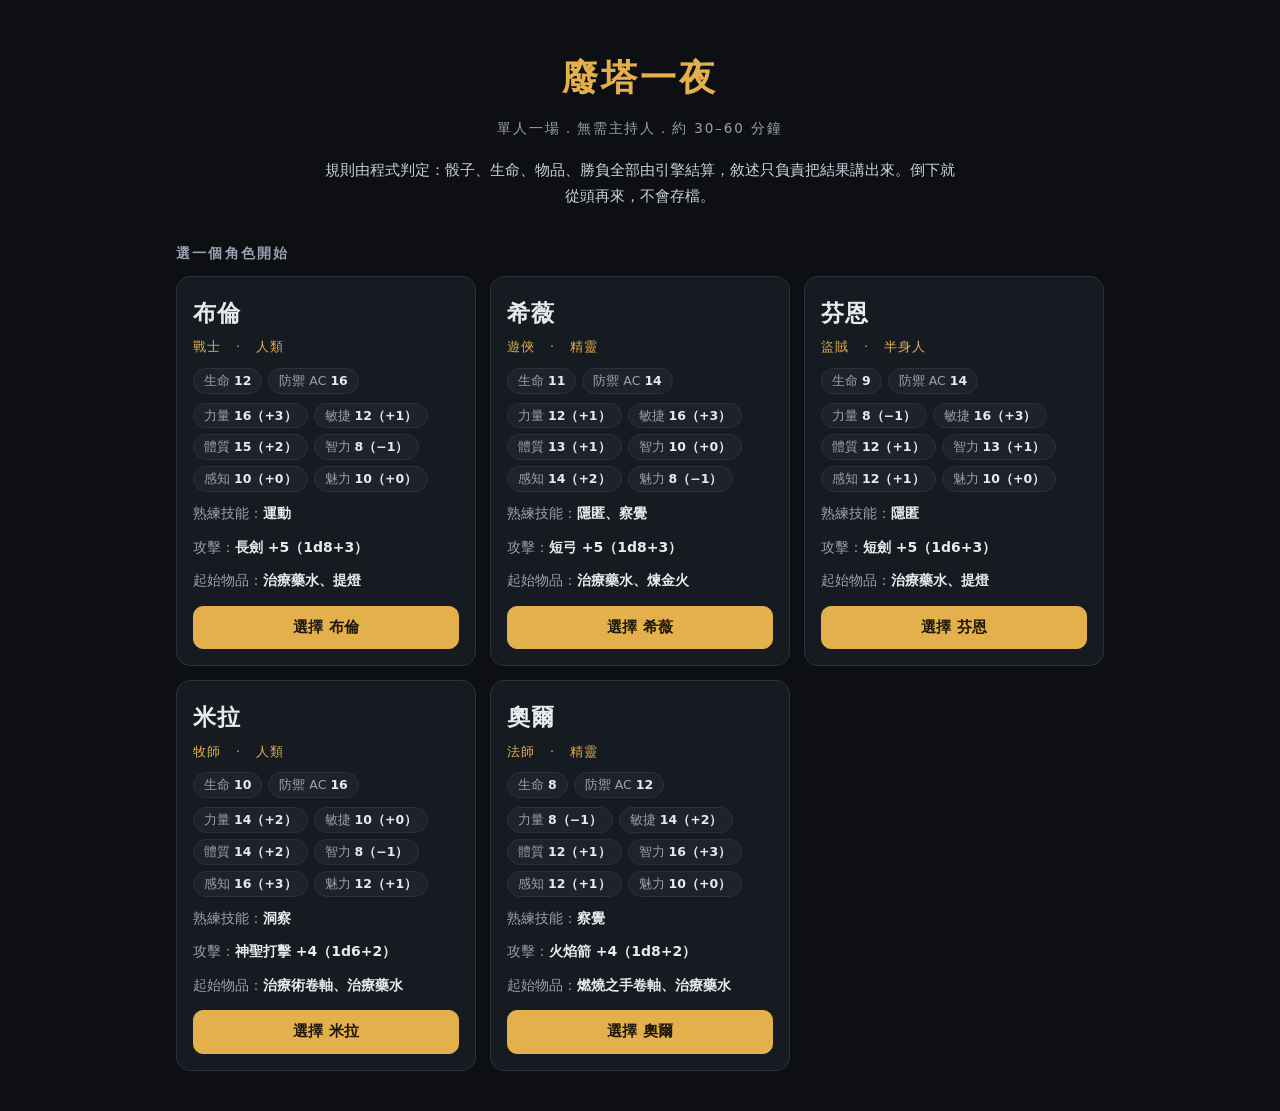
==== index.html @ f38478e3 "Publish 《廢塔一夜》 offline solo one-shot TRPG Single-file browser game for GitHub Pages. No API keys or " ====
<!DOCTYPE html>
<html lang="zh-Hant-HK">
<head>
<meta charset="utf-8">
<meta name="viewport" content="width=device-width, initial-scale=1, viewport-fit=cover">
<meta name="color-scheme" content="dark">
<link rel="icon" href="data:,">
<title>廢塔一夜 — 單人一夜 TRPG</title>
<!--
  Solo one-shot TRPG, single self-contained file.
  No build step, no framework, no CDN, no network calls, no external assets.
  Works over http(s) and by double-clicking the file (file://).
  Player-facing text: Traditional Chinese (Hong Kong). Code/comments: English.
-->
<style>
:root{
  --bg:#0d0f13; --panel:#161a21; --panel2:#1d222b; --line:#2a3140;
  --ink:#e8eaee; --muted:#98a1af; --accent:#e3b04b; --roll:#9ec5ff;
  --good:#7fc98a; --bad:#e8756b;
}
*{box-sizing:border-box}
html,body{margin:0;padding:0;height:100%}
body{
  background:var(--bg); color:var(--ink);
  font-family:"Noto Sans CJK HK","Noto Sans HK","PingFang HK","PingFang TC",
              "Hiragino Sans CNS","Microsoft JhengHei",system-ui,-apple-system,"Segoe UI",sans-serif;
  font-size:16px; line-height:1.75; -webkit-text-size-adjust:100%;
}
#app{min-height:100%}
.wrap{width:100%;max-width:960px;margin:0 auto;padding:16px 16px 40px}

/* ---------- opening screen ---------- */
.hero{padding:30px 8px 4px;text-align:center}
.hero h1{margin:0 0 8px;font-size:36px;letter-spacing:.08em;color:var(--accent)}
.hero .sub{margin:0;color:var(--muted);font-size:13.5px;letter-spacing:.14em}
.hero .lead{margin:16px auto 0;max-width:640px;color:#c9d1dd;font-size:15px}
.sectitle{margin:28px 0 10px;font-size:14px;letter-spacing:.16em;color:var(--muted)}
.cards{display:grid;grid-template-columns:repeat(auto-fill,minmax(290px,1fr));gap:14px}
.card{background:var(--panel);border:1px solid var(--line);border-radius:14px;padding:16px;display:flex;flex-direction:column;gap:9px}
.card h2{margin:0;font-size:23px;letter-spacing:.04em}
.card .tag{color:var(--accent);font-size:13px;letter-spacing:.1em;margin-top:-6px}
.stats{display:flex;gap:6px;flex-wrap:wrap}
.pill{background:var(--panel2);border:1px solid var(--line);border-radius:999px;padding:1px 10px;font-size:12.5px;color:var(--muted);white-space:nowrap}
.pill b{color:var(--ink);font-weight:600}
.kv{font-size:14px;color:var(--muted);margin:0}
.kv b{color:var(--ink);font-weight:600}
.card .btn{margin-top:4px}

/* ---------- buttons ---------- */
.btn{appearance:none;-webkit-appearance:none;border:1px solid var(--line);background:var(--panel2);
  color:var(--ink);font:inherit;font-size:15px;line-height:1.45;padding:10px 14px;border-radius:10px;
  cursor:pointer;text-align:left;transition:background .12s,border-color .12s}
.btn:hover:not(:disabled){background:#28303c;border-color:#3d4a5c}
.btn:focus-visible{outline:2px solid var(--accent);outline-offset:2px}
.btn:disabled{opacity:.4;cursor:not-allowed}
.btn.primary{background:var(--accent);color:#20180a;border-color:var(--accent);font-weight:700;text-align:center}
.btn.primary:hover:not(:disabled){background:#f2c467}
.btn.ghost{background:transparent}
.btn small{display:block;color:var(--muted);font-size:12.5px;font-weight:400}
.btn.primary small{color:#4a3a12}

/* ---------- play screen ---------- */
.play{display:flex;flex-direction:column;height:100vh;height:100dvh;max-width:960px;margin:0 auto;width:100%}
.status{flex:0 0 auto;background:#12161c;border-bottom:1px solid var(--line);
  padding:9px 14px;display:flex;flex-wrap:wrap;gap:6px 18px;align-items:center}
.status .who{font-weight:700;font-size:15px}
.status .who span{color:var(--muted);font-weight:400;font-size:13px;margin-left:6px}
.hpwrap{display:flex;align-items:center;gap:8px;font-size:14px;font-variant-numeric:tabular-nums}
.hpwrap .lab{color:var(--muted);font-size:12.5px;letter-spacing:.1em}
.hpbar{width:104px;height:9px;border-radius:6px;background:#232a34;border:1px solid var(--line);overflow:hidden}
.hpfill{height:100%;background:var(--good);transition:width .2s}
.hpfill.warn{background:var(--accent)}
.hpfill.low{background:var(--bad)}
.inv{display:flex;gap:6px;flex-wrap:wrap;align-items:center}
.inv .lab{color:var(--muted);font-size:12.5px;letter-spacing:.1em}
.chip{background:var(--panel2);border:1px solid var(--line);border-radius:8px;padding:1px 8px;font-size:12.5px;color:#c3ccd9}
.chip.none{border-style:dashed;color:var(--muted)}

#log{flex:1 1 auto;overflow-y:auto;padding:18px 16px 26px;-webkit-overflow-scrolling:touch}
.line{margin:0 0 8px;max-width:72ch}
.line.fact{color:var(--ink)}
.line.narr{color:#c6cedb}
.line.roll{color:var(--roll);font-size:14px;font-variant-numeric:tabular-nums;letter-spacing:.01em}
.line.act{color:var(--accent);font-size:14.5px}
.line.sys{color:var(--muted);font-size:13.5px}
.line.good{color:var(--good)}
.line.bad{color:var(--bad)}
.divider{border:0;border-top:1px dashed var(--line);margin:18px 0 14px}
.banner{border:1px solid var(--line);border-radius:12px;padding:14px 16px;margin:14px 0;background:var(--panel)}
.banner.win{border-color:#3f6a46;background:#16211a}
.banner.lose{border-color:#6a3b36;background:#211615}
.banner h2{margin:0 0 4px;font-size:20px;letter-spacing:.1em}
.banner.win h2{color:var(--good)}
.banner.lose h2{color:var(--bad)}
.banner p{margin:0;color:var(--muted);font-size:14px}

#actions{flex:0 0 auto;border-top:1px solid var(--line);background:#12161c;
  padding:12px 14px;padding-bottom:calc(12px + env(safe-area-inset-bottom));
  display:flex;flex-direction:column;gap:8px;max-height:56vh;overflow-y:auto}
.row{display:flex;flex-wrap:wrap;gap:8px}
.row > .btn{flex:1 1 240px}
.tray{background:var(--panel);border:1px solid var(--line);border-radius:12px;padding:10px;display:flex;flex-direction:column;gap:6px}
.tray h3{margin:0 0 2px;font-size:12.5px;letter-spacing:.14em;color:var(--muted);font-weight:600}
.hint{color:var(--muted);font-size:13px;margin:0}

/* ---------- fatal validator screen ---------- */
.fatal{max-width:760px;margin:60px auto;padding:22px;background:var(--panel);border:1px solid #6a3b36;border-radius:14px}
.fatal h1{margin:0 0 10px;font-size:22px;color:var(--bad)}
.fatal p{color:var(--muted);font-size:14px}
.fatal ul{margin:12px 0 0;padding-left:20px}
.fatal li{margin:4px 0;color:#f0c9c4;font-size:14px;word-break:break-word}

@media (max-width:640px){
  .hero h1{font-size:28px}
  .wrap{padding:12px 12px 32px}
  .cards{grid-template-columns:1fr}
  .row > .btn{flex:1 1 100%}
  .line{max-width:none}
  .status{gap:4px 12px;padding:8px 12px}
  .hpbar{width:80px}
  #log{padding:14px 12px 20px}
}
</style>
</head>
<body>
<div id="app"></div>

<!-- ==========================================================================
     ADVENTURE DATA BLOCK
     Every adventure lives here, keyed by id. Embedded (not fetched) so the
     file works from file:// with zero network calls.
     To add an adventure: append `<id>: { ...adventure json... },` below and
     point DEFAULT_ADVENTURE_ID at it. The startup validator checks it.
     ========================================================================== -->
<script id="adventure-data">
var ADVENTURES = {

  // ---- wasted_tower : verbatim copy of adventures/wasted_tower.json ----
  wasted_tower:
{
  "title": "廢塔一夜",
  "start": "gate",
  "items": [
    {"id": "lantern", "name": "提燈", "kind": "gear"},
    {"id": "iron_key", "name": "鏽鐵鑰匙", "kind": "key"},
    {"id": "potion_heal", "name": "治療藥水", "kind": "consumable", "heal": 8},
    {"id": "cure_wounds", "name": "治療術卷軸", "kind": "consumable", "heal": 10},
    {"id": "burning_hands", "name": "燃燒之手卷軸", "kind": "consumable", "damage": 8},
    {"id": "alchemist_fire", "name": "煉金火", "kind": "consumable", "damage": 6}
  ],
  "pregens": [
    {"name": "布倫", "class": "戰士", "race": "人類", "str": 16, "dex": 12, "con": 15, "int": 8, "wis": 10, "cha": 10, "ac": 16, "hp_max": 12, "skills": ["athletics"], "attack": {"name": "長劍", "bonus": 5, "damage": "1d8+3"}, "inventory": ["potion_heal", "lantern"]},
    {"name": "希薇", "class": "遊俠", "race": "精靈", "str": 12, "dex": 16, "con": 13, "int": 10, "wis": 14, "cha": 8, "ac": 14, "hp_max": 11, "skills": ["stealth", "perception"], "attack": {"name": "短弓", "bonus": 5, "damage": "1d8+3"}, "inventory": ["potion_heal", "alchemist_fire"]},
    {"name": "芬恩", "class": "盜賊", "race": "半身人", "str": 8, "dex": 16, "con": 12, "int": 13, "wis": 12, "cha": 10, "ac": 14, "hp_max": 9, "skills": ["stealth"], "attack": {"name": "短劍", "bonus": 5, "damage": "1d6+3"}, "inventory": ["potion_heal", "lantern"]},
    {"name": "米拉", "class": "牧師", "race": "人類", "str": 14, "dex": 10, "con": 14, "int": 8, "wis": 16, "cha": 12, "ac": 16, "hp_max": 10, "skills": ["insight"], "attack": {"name": "神聖打擊", "bonus": 4, "damage": "1d6+2"}, "inventory": ["cure_wounds", "potion_heal"]},
    {"name": "奧爾", "class": "法師", "race": "精靈", "str": 8, "dex": 14, "con": 12, "int": 16, "wis": 12, "cha": 10, "ac": 12, "hp_max": 8, "skills": ["perception"], "attack": {"name": "火焰箭", "bonus": 4, "damage": "1d8+2"}, "inventory": ["burning_hands", "potion_heal"]}
  ],
  "scenes": [
    {"id": "gate", "type": "beat", "facts": ["林緣有一座廢塔。", "木門半掩。", "天色將晚。"], "choices": [{"id": "search", "label": "搜查門廊", "to": "rubble", "give": ["iron_key"]}, {"id": "rush", "label": "直接進塔", "to": "rubble"}]},
    {"id": "rubble", "type": "beat", "facts": ["門廳地板塌了一角。", "塵土裡露出朽木梁。", "對面有向下的石階。"], "choices": [{"id": "climb", "label": "攀爬過塌陷處", "to": "rubble_athletics"}, {"id": "creep", "label": "貼牆潛行繞過", "to": "rubble_stealth"}, {"id": "scan", "label": "細看地板找穩固落腳點", "to": "rubble_perception"}]},
    {"id": "rubble_athletics", "type": "check", "facts": ["你打算硬闖過去。"], "skill": "athletics", "dc": 12, "success_to": "bones", "fail_to": "bones", "fail_hp_delta": -2},
    {"id": "rubble_stealth", "type": "check", "facts": ["你貼著牆邊找縫隙繞過去。"], "skill": "stealth", "dc": 12, "success_to": "bones", "fail_to": "bones", "fail_hp_delta": -2},
    {"id": "rubble_perception", "type": "check", "facts": ["你仔細觀察哪塊地板還撐得住。"], "skill": "perception", "dc": 12, "success_to": "bones", "fail_to": "bones", "fail_hp_delta": -2},
    {"id": "bones", "type": "combat", "facts": ["石階底有一具朽骨站起來。", "通道很窄，只有這一具敵人。", "再往裡是一扇鐵門。"], "enemies": [{"id": "bone_guard", "name": "朽骨守衛", "ac": 12, "hp": 9, "atk": 3, "damage": "1d4+1"}], "win_to": "vault", "flee_to": "rubble"},
    {"id": "vault", "type": "beat", "facts": ["鐵門擋住內室。", "門上有鏽鎖。", "門後傳出冷風。"], "choices": [{"id": "unlock", "label": "用鏽鐵鑰匙開門", "to": "wight", "require_item": ["iron_key"], "take": ["iron_key"]}, {"id": "smash", "label": "撞開鐵門", "to": "wight", "hp_delta": -3}]},
    {"id": "wight", "type": "combat", "facts": ["內室中央立著一個塔影怨靈。", "沒有其他出口。"], "enemies": [{"id": "tower_wight", "name": "塔影怨靈", "ac": 13, "hp": 16, "atk": 4, "damage": "1d6+1"}], "win_to": "win"},
    {"id": "win", "type": "end", "end": "win", "facts": ["怨靈散成灰。", "你取下牆上的銅徽。", "廢塔恢復寂靜。", "這一夜結束了。"]}
  ]
}

};

var DEFAULT_ADVENTURE_ID = 'wasted_tower';

if (typeof module !== 'undefined' && module.exports) {
  module.exports = { ADVENTURES: ADVENTURES, DEFAULT_ADVENTURE_ID: DEFAULT_ADVENTURE_ID };
}
</script>

<!-- ==========================================================================
     ENGINE
     The deterministic rules engine. It owns ALL state: HP, inventory, dice,
     combat, scene transitions, win/lose. It touches no DOM, so a node test
     harness can load this exact block and drive it headlessly.
     ========================================================================== -->
<script id="engine">
(function (global) {
  'use strict';

  // ---------------------------------------------------------------- constants
  var PROFICIENCY_BONUS = 2;

  // The only skills that exist, mapped to the ability they use.
  var SKILL_ABILITY = {
    athletics: 'str',
    stealth: 'dex',
    perception: 'wis',
    insight: 'wis',
    persuasion: 'cha'
  };

  var SKILL_LABEL = {
    athletics: '運動', stealth: '隱匿', perception: '察覺',
    insight: '洞察', persuasion: '說服'
  };

  var ABILITY_LABEL = {
    str: '力量', dex: '敏捷', con: '體質', int: '智力', wis: '感知', cha: '魅力'
  };

  var SCENE_TYPES = ['beat', 'check', 'combat', 'end'];
  var ITEM_KINDS = ['gear', 'key', 'consumable'];

  // ---------------------------------------------------------------------- rng
  // Every die in the game goes through an rng object exposing die(sides).
  // makeRng is a seeded mulberry32 so a seed replays an identical run.
  function makeRng(seed) {
    var s = (seed >>> 0) || 0x9e3779b9;
    var count = 0;
    function next() {
      s = (s + 0x6d2b79f5) | 0;
      var t = Math.imul(s ^ (s >>> 15), 1 | s);
      t = (t + Math.imul(t ^ (t >>> 7), 61 | t)) ^ t;
      return ((t ^ (t >>> 14)) >>> 0) / 4294967296;
    }
    return {
      kind: 'seeded',
      seed: seed,
      next: next,
      rolled: function () { return count; },
      die: function (sides) { count++; return Math.floor(next() * sides) + 1; }
    };
  }

  // Fixed-sequence rng: same interface, used by tests that need exact faces.
  function makeFixedRng(values) {
    var i = 0;
    return {
      kind: 'fixed',
      next: function () { return 0; },
      rolled: function () { return i; },
      die: function (sides) {
        if (i >= values.length) throw new Error('fixed rng exhausted');
        var v = values[i++];
        return Math.max(1, Math.min(sides, v));
      }
    };
  }

  // --------------------------------------------------------------------- dice
  var DICE_RE = /^\s*(\d+)\s*[dD]\s*(\d+)\s*(?:([+-])\s*(\d+))?\s*$/;

  function parseDice(spec) {
    if (typeof spec !== 'string') return null;
    var m = DICE_RE.exec(spec);
    if (!m) return null;
    var count = parseInt(m[1], 10);
    var sides = parseInt(m[2], 10);
    var mod = m[4] ? parseInt(m[4], 10) * (m[3] === '-' ? -1 : 1) : 0;
    if (!(count >= 1) || !(sides >= 2)) return null;
    return { count: count, sides: sides, mod: mod };
  }

  function rollDice(spec, rng) {
    var p = parseDice(spec);
    if (!p) throw new Error('bad dice spec: ' + spec);
    var rolls = [], total = 0;
    for (var i = 0; i < p.count; i++) {
      var r = rng.die(p.sides);
      rolls.push(r);
      total += r;
    }
    total += p.mod;
    return { spec: spec, rolls: rolls, mod: p.mod, total: total };
  }

  function abilityMod(score) { return Math.floor((score - 10) / 2); }

  // ---------------------------------------------------------------- validator
  // Runs over the embedded data at startup. If it returns ok:false the UI
  // refuses to start and prints the messages.
  function validateAdventure(adv) {
    var errors = [];
    function err(msg) { errors.push(msg); }

    if (!adv || typeof adv !== 'object') {
      return { ok: false, errors: ['冒險資料不存在或格式錯誤。'] };
    }
    if (typeof adv.title !== 'string' || !adv.title) err('冒險缺少 title。');
    if (typeof adv.start !== 'string' || !adv.start) err('冒險缺少 start（起始場景）。');

    // --- items
    var items = {};
    if (!Array.isArray(adv.items)) {
      err('冒險缺少 items 陣列。');
    } else {
      adv.items.forEach(function (it, i) {
        var where = '物品 #' + i;
        if (!it || typeof it.id !== 'string' || !it.id) { err(where + ' 缺少 id。'); return; }
        where = '物品「' + it.id + '」';
        if (items[it.id]) err(where + ' 的 id 重複。');
        items[it.id] = it;
        if (typeof it.name !== 'string' || !it.name) err(where + ' 缺少 name。');
        if (ITEM_KINDS.indexOf(it.kind) < 0) err(where + ' 的 kind「' + it.kind + '」不合法（只能是 gear / key / consumable）。');
        var hasHeal = it.heal !== undefined && it.heal !== null;
        var hasDmg = it.damage !== undefined && it.damage !== null;
        if (it.kind === 'consumable') {
          if (hasHeal && hasDmg) err(where + ' 同時有 heal 和 damage，消耗品只能二擇其一。');
          if (!hasHeal && !hasDmg) err(where + ' 既沒有 heal 也沒有 damage，消耗品必須二擇其一。');
          if (hasHeal && !Number.isInteger(it.heal)) err(where + ' 的 heal 必須是整數。');
          if (hasDmg && !Number.isInteger(it.damage)) err(where + ' 的 damage 必須是整數。');
        } else if (hasHeal || hasDmg) {
          err(where + ' 不是消耗品，卻有 heal / damage。');
        }
      });
    }
    function checkItem(id, where) {
      if (!items[id]) err(where + ' 指向不存在的物品「' + id + '」。');
    }

    // --- scenes
    var scenes = {};
    if (!Array.isArray(adv.scenes) || adv.scenes.length === 0) {
      err('冒險缺少 scenes 陣列。');
    } else {
      adv.scenes.forEach(function (sc, i) {
        if (!sc || typeof sc.id !== 'string' || !sc.id) { err('場景 #' + i + ' 缺少 id。'); return; }
        if (scenes[sc.id]) err('場景「' + sc.id + '」的 id 重複。');
        scenes[sc.id] = sc;
      });
    }
    function checkScene(id, where) {
      if (typeof id !== 'string' || !scenes[id]) err(where + ' 指向不存在的場景「' + id + '」。');
    }

    if (typeof adv.start === 'string' && adv.start && !scenes[adv.start]) {
      err('起始場景「' + adv.start + '」不存在。');
    }

    (Array.isArray(adv.scenes) ? adv.scenes : []).forEach(function (sc) {
      if (!sc || typeof sc.id !== 'string') return;
      var where = '場景「' + sc.id + '」';
      if (SCENE_TYPES.indexOf(sc.type) < 0) { err(where + ' 的 type「' + sc.type + '」不合法。'); return; }
      if (sc.facts !== undefined && !Array.isArray(sc.facts)) err(where + ' 的 facts 必須是字串陣列。');

      if (sc.type === 'beat') {
        if (!Array.isArray(sc.choices) || sc.choices.length === 0) { err(where + ' 沒有 choices。'); return; }
        sc.choices.forEach(function (c, ci) {
          var cw = where + ' 的選項 #' + ci;
          if (!c || typeof c.id !== 'string' || !c.id) err(cw + ' 缺少 id。');
          else cw = where + ' 的選項「' + c.id + '」';
          if (!c || typeof c.label !== 'string' || !c.label) err(cw + ' 缺少 label。');
          if (!c) return;
          checkScene(c.to, cw + ' 的 to');
          ['give', 'take', 'require_item'].forEach(function (f) {
            if (c[f] === undefined) return;
            if (!Array.isArray(c[f])) { err(cw + ' 的 ' + f + ' 必須是陣列。'); return; }
            c[f].forEach(function (id) { checkItem(id, cw + ' 的 ' + f); });
          });
          ['require_flag', 'set_flag'].forEach(function (f) {
            if (c[f] !== undefined && !Array.isArray(c[f])) err(cw + ' 的 ' + f + ' 必須是陣列。');
          });
          if (c.hp_delta !== undefined && !Number.isInteger(c.hp_delta)) err(cw + ' 的 hp_delta 必須是整數。');
        });
      } else if (sc.type === 'check') {
        if (!SKILL_ABILITY[sc.skill]) {
          err(where + ' 的 skill「' + sc.skill + '」不在允許的五項技能內（athletics / stealth / perception / insight / persuasion）。');
        }
        if (!Number.isInteger(sc.dc)) err(where + ' 的 dc 必須是整數。');
        checkScene(sc.success_to, where + ' 的 success_to');
        checkScene(sc.fail_to, where + ' 的 fail_to');
        if (sc.fail_hp_delta !== undefined && !Number.isInteger(sc.fail_hp_delta)) err(where + ' 的 fail_hp_delta 必須是整數。');
      } else if (sc.type === 'combat') {
        if (!Array.isArray(sc.enemies) || sc.enemies.length === 0) err(where + ' 沒有 enemies。');
        else sc.enemies.forEach(function (e, ei) {
          var ew = where + ' 的敵人 #' + ei;
          if (!e || typeof e.name !== 'string' || !e.name) err(ew + ' 缺少 name。');
          if (!e) return;
          ['ac', 'hp', 'atk'].forEach(function (f) {
            if (!Number.isInteger(e[f])) err(ew + ' 的 ' + f + ' 必須是整數。');
          });
          if (!parseDice(e.damage)) err(ew + ' 的 damage「' + e.damage + '」不是合法骰子字串。');
        });
        checkScene(sc.win_to, where + ' 的 win_to');
        if (sc.flee_to !== undefined && sc.flee_to !== null) checkScene(sc.flee_to, where + ' 的 flee_to');
      } else if (sc.type === 'end') {
        if (sc.end !== 'win' && sc.end !== 'lose') err(where + ' 的 end 必須是 win 或 lose。');
      }
    });

    // --- pregens
    if (!Array.isArray(adv.pregens) || adv.pregens.length === 0) {
      err('冒險缺少 pregens 陣列。');
    } else {
      adv.pregens.forEach(function (p, i) {
        var pw = '角色 #' + i;
        if (!p || typeof p.name !== 'string' || !p.name) { err(pw + ' 缺少 name。'); return; }
        pw = '角色「' + p.name + '」';
        ['class', 'race'].forEach(function (f) {
          if (typeof p[f] !== 'string' || !p[f]) err(pw + ' 缺少 ' + f + '。');
        });
        ['str', 'dex', 'con', 'int', 'wis', 'cha', 'ac', 'hp_max'].forEach(function (f) {
          if (!Number.isInteger(p[f])) err(pw + ' 的 ' + f + ' 必須是整數。');
        });
        if (!Array.isArray(p.skills)) err(pw + ' 的 skills 必須是陣列。');
        else p.skills.forEach(function (s) {
          if (!SKILL_ABILITY[s]) err(pw + ' 的技能「' + s + '」不在允許的五項技能內。');
        });
        if (!p.attack || typeof p.attack !== 'object') err(pw + ' 缺少 attack。');
        else {
          if (typeof p.attack.name !== 'string' || !p.attack.name) err(pw + ' 的 attack 缺少 name。');
          if (!Number.isInteger(p.attack.bonus)) err(pw + ' 的 attack.bonus 必須是整數。');
          if (!parseDice(p.attack.damage)) err(pw + ' 的 attack.damage「' + p.attack.damage + '」不是合法骰子字串。');
        }
        if (!Array.isArray(p.inventory)) err(pw + ' 的 inventory 必須是陣列。');
        else p.inventory.forEach(function (id) { checkItem(id, pw + ' 的 inventory'); });
      });
    }

    return { ok: errors.length === 0, errors: errors };
  }

  // ------------------------------------------------------------------- engine
  // status: 'idle' (no run yet) | 'playing' | 'won' | 'lost'
  function Engine(adventure, options) {
    options = options || {};
    var report = validateAdventure(adventure);
    if (!report.ok) throw new Error('invalid adventure: ' + report.errors.join(' / '));
    this.adventure = adventure;
    this.rng = options.rng || makeRng(options.seed == null ? 20260904 : options.seed);
    this.items = {};
    adventure.items.forEach(function (it) { this.items[it.id] = it; }, this);
    this.scenes = {};
    adventure.scenes.forEach(function (sc) { this.scenes[sc.id] = sc; }, this);
    this.status = 'idle';
    this.pregenIndex = null;
    this.character = null;
    this.scene = null;
    this.sceneId = null;
    this.flags = {};
    this.encounter = null;
    this.round = 0;
    this.events = [];
  }

  // --- internal plumbing -----------------------------------------------------
  // Every event carries the frozen narration allowlist exactly as it stood the
  // moment the engine settled that event, so prose can never read later state.
  Engine.prototype.emit = function (ev) {
    ev.view = this.narrationView(null);
    this.events.push(ev);
    return ev;
  };
  Engine.prototype.ok = function () { return { ok: true, error: null, events: this.events.slice() }; };
  // reject() never mutates game state; the caller's attempt simply did not happen.
  Engine.prototype.reject = function (msg) { return { ok: false, error: msg, events: this.events.slice() }; };

  Engine.prototype.itemName = function (id) {
    return this.items[id] ? this.items[id].name : id;
  };

  Engine.prototype.inventoryNames = function () {
    return this.character ? this.character.inventory.map(this.itemName, this) : [];
  };

  Engine.prototype.livingEnemies = function () {
    if (!this.encounter) return [];
    var out = [];
    this.encounter.enemies.forEach(function (e, i) {
      if (e.hp > 0) out.push({ index: i, ref: e, name: e.name, hp: e.hp, hp_max: e.hp_max });
    });
    return out;
  };

  Engine.prototype.enemySnapshot = function () {
    if (!this.encounter) return [];
    return this.encounter.enemies.map(function (e, i) {
      return { index: i, name: e.name, hp: e.hp, hp_max: e.hp_max, alive: e.hp > 0 };
    });
  };

  // --- run lifecycle ---------------------------------------------------------
  Engine.prototype.characterFromPregen = function (p) {
    return {
      name: p.name, cls: p['class'], race: p.race,
      str: p.str, dex: p.dex, con: p.con, int: p['int'], wis: p.wis, cha: p.cha,
      ac: p.ac, hp: p.hp_max, hp_max: p.hp_max,
      skills: p.skills.slice(),
      attack: { name: p.attack.name, bonus: p.attack.bonus, damage: p.attack.damage },
      inventory: p.inventory.slice()
    };
  };

  // Fresh character state, flags cleared, back to the start scene.
  Engine.prototype.beginRun = function (pregenIndex) {
    var p = this.adventure.pregens[pregenIndex];
    if (!p) return this.reject('沒有這個角色。');
    this.pregenIndex = pregenIndex;
    this.character = this.characterFromPregen(p);
    this.flags = {};
    this.encounter = null;
    this.round = 0;
    this.status = 'playing';
    this.emit({
      t: 'run_start',
      name: this.character.name, cls: this.character.cls, race: this.character.race,
      hp: this.character.hp, hp_max: this.character.hp_max,
      inventory: this.inventoryNames()
    });
    this.enterScene(this.adventure.start);
    return this.ok();
  };

  Engine.prototype.start = function (pregenIndex) {
    this.events = [];
    return this.beginRun(pregenIndex);
  };

  // Full restart from the start scene with fresh character state.
  Engine.prototype.restart = function () {
    this.events = [];
    if (this.pregenIndex == null) return this.reject('還沒有選角色。');
    return this.beginRun(this.pregenIndex);
  };

  Engine.prototype.lose = function (cause) {
    this.status = 'lost';
    this.emit({ t: 'end', outcome: 'lost', cause: cause || 'hp' });
  };

  Engine.prototype.enterScene = function (id) {
    var sc = this.scenes[id];
    if (!sc) throw new Error('unknown scene: ' + id); // validator makes this unreachable
    this.sceneId = id;
    this.scene = sc;
    this.encounter = null;
    if (sc.type === 'combat') {
      this.round = 1;
      this.encounter = {
        enemies: sc.enemies.map(function (e) {
          return { id: e.id, name: e.name, ac: e.ac, hp: e.hp, hp_max: e.hp, atk: e.atk, damage: e.damage };
        })
      };
    }
    this.emit({
      t: 'scene',
      sceneType: sc.type,
      facts: (sc.facts || []).slice(),
      enemies: this.enemySnapshot()
    });
    if (sc.type === 'end') {
      this.status = sc.end === 'win' ? 'won' : 'lost';
      this.emit({ t: 'end', outcome: this.status, cause: 'scene' });
    }
  };

  // --- hp helper -------------------------------------------------------------
  // Single place where player HP moves outside of combat damage.
  Engine.prototype.applyHpDelta = function (delta, reason) {
    var c = this.character;
    c.hp = Math.min(c.hp_max, c.hp + delta);
    if (c.hp < 0) c.hp = 0;
    this.emit({ t: 'hp', delta: delta, hp: c.hp, hp_max: c.hp_max, reason: reason || null });
    if (c.hp <= 0) { this.lose('hp'); return false; }
    return true;
  };

  // --- legal actions ---------------------------------------------------------
  Engine.prototype.choiceVisible = function (c) {
    var i;
    if (Array.isArray(c.require_flag)) {
      for (i = 0; i < c.require_flag.length; i++) if (!this.flags[c.require_flag[i]]) return false;
    }
    if (Array.isArray(c.require_item)) {
      for (i = 0; i < c.require_item.length; i++) {
        if (this.character.inventory.indexOf(c.require_item[i]) < 0) return false;
      }
    }
    return true;
  };

  // Every inventory slot, with whether use_item on it is legal right now.
  // use_item is always offered in beat / check / combat scenes; it is never
  // authored as a choice in the data.
  Engine.prototype.itemActions = function () {
    var self = this;
    var inCombat = this.scene && this.scene.type === 'combat';
    var living = this.livingEnemies();
    return this.character.inventory.map(function (id, slot) {
      var it = self.items[id];
      var act = {
        type: 'use_item', slot: slot, itemId: id, itemName: it.name, kind: it.kind,
        effect: null, amount: 0, enabled: false, needsTarget: false, reason: null
      };
      if (it.kind !== 'consumable') {
        act.reason = '這件物品不能使用。';
        return act;
      }
      if (it.heal !== undefined && it.heal !== null) {
        act.effect = 'heal';
        act.amount = it.heal;
        act.enabled = true;
      } else {
        act.effect = 'damage';
        act.amount = it.damage;
        if (!inCombat) act.reason = '只能在戰鬥中使用。';
        else if (living.length === 0) act.reason = '沒有目標。';
        else { act.enabled = true; act.needsTarget = living.length > 1; }
      }
      return act;
    });
  };

  Engine.prototype.legalActions = function () {
    if (this.status !== 'playing' || !this.scene) return [];
    var sc = this.scene, acts = [], self = this;
    if (sc.type === 'beat') {
      (sc.choices || []).forEach(function (c) {
        if (!self.choiceVisible(c)) return; // hidden when requirements unmet
        acts.push({ type: 'choice', id: c.id, label: c.label });
      });
    } else if (sc.type === 'check') {
      // No roll happens on entry: the player presses this.
      acts.push({ type: 'roll', skill: sc.skill, dc: sc.dc });
    } else if (sc.type === 'combat') {
      this.livingEnemies().forEach(function (e) {
        acts.push({ type: 'attack', target: e.index, targetName: e.name, targetHp: e.hp, targetHpMax: e.hp_max });
      });
      acts.push({ type: 'flee', to: sc.flee_to || null });
    }
    if (sc.type === 'beat' || sc.type === 'check' || sc.type === 'combat') {
      acts = acts.concat(this.itemActions());
    }
    return acts;
  };

  // --- actions ---------------------------------------------------------------
  Engine.prototype.perform = function (action) {
    this.events = [];
    if (!action || typeof action.type !== 'string') return this.reject('未知的行動。');
    if (action.type === 'restart') return this.restart();
    if (this.status !== 'playing') return this.reject('這一場已經結束了。');
    switch (action.type) {
      case 'choice':   return this.doChoice(action.id);
      case 'roll':     return this.doRoll();
      case 'attack':   return this.doAttack(action.target);
      case 'use_item': return this.doUseItem(action.slot, action.target);
      case 'flee':     return this.doFlee();
      default:         return this.reject('未知的行動。');
    }
  };

  Engine.prototype.doChoice = function (id) {
    var sc = this.scene, self = this;
    if (sc.type !== 'beat') return this.reject('現在不能做這個選擇。');
    var choice = null;
    (sc.choices || []).forEach(function (c) { if (c.id === id) choice = c; });
    if (!choice) return this.reject('沒有這個選項。');
    if (!this.choiceVisible(choice)) return this.reject('現在還做不到這件事。');

    this.emit({ t: 'choice', label: choice.label });
    (choice.set_flag || []).forEach(function (f) { self.flags[f] = true; });
    (choice.give || []).forEach(function (itemId) {
      self.character.inventory.push(itemId);
      self.emit({ t: 'give', itemName: self.itemName(itemId) });
    });
    (choice.take || []).forEach(function (itemId) {
      var i = self.character.inventory.indexOf(itemId);
      if (i >= 0) {
        self.character.inventory.splice(i, 1);
        self.emit({ t: 'take', itemName: self.itemName(itemId) });
      }
    });
    if (choice.hp_delta) {
      if (!this.applyHpDelta(choice.hp_delta, 'choice')) return this.ok();
    }
    this.enterScene(choice.to);
    return this.ok();
  };

  Engine.prototype.doRoll = function () {
    var sc = this.scene, c = this.character;
    if (sc.type !== 'check') return this.reject('現在不需要擲骰。');
    var ability = SKILL_ABILITY[sc.skill];
    var mod = abilityMod(c[ability]);
    var prof = c.skills.indexOf(sc.skill) >= 0 ? PROFICIENCY_BONUS : 0;
    var d20 = this.rng.die(20);
    var total = d20 + mod + prof;
    var success = total >= sc.dc; // landing exactly on the DC succeeds
    this.emit({
      t: 'check', skill: sc.skill, ability: ability,
      d20: d20, mod: mod, prof: prof, total: total, dc: sc.dc, success: success
    });
    if (!success && sc.fail_hp_delta) {
      if (!this.applyHpDelta(sc.fail_hp_delta, 'check_fail')) return this.ok();
    }
    this.enterScene(success ? sc.success_to : sc.fail_to);
    return this.ok();
  };

  Engine.prototype.doAttack = function (targetIndex) {
    var sc = this.scene, c = this.character;
    if (sc.type !== 'combat') return this.reject('這裡沒有可以攻擊的對象。');
    var living = this.livingEnemies();
    if (living.length === 0) return this.reject('沒有目標。');
    var target = null;
    if (targetIndex === undefined || targetIndex === null) {
      if (living.length > 1) return this.reject('要先選一個目標。');
      target = living[0].ref;
      targetIndex = living[0].index;
    } else {
      var e = this.encounter.enemies[targetIndex];
      if (!e || e.hp <= 0) return this.reject('這個目標不能攻擊。');
      target = e;
    }
    var d20 = this.rng.die(20);
    var total = d20 + c.attack.bonus;
    var hit = total >= target.ac; // natural 20 is just a normal hit
    var dmg = null;
    var before = target.hp;
    if (hit) {
      dmg = rollDice(c.attack.damage, this.rng);
      target.hp = Math.max(0, target.hp - dmg.total);
    }
    this.emit({
      t: 'attack', attackName: c.attack.name, attackerName: c.name,
      d20: d20, bonus: c.attack.bonus, total: total, ac: target.ac, hit: hit,
      damage: dmg, targetName: target.name, targetHpBefore: before,
      targetHp: target.hp, targetHpMax: target.hp_max, targetDown: target.hp <= 0
    });
    return this.endPlayerTurn();
  };

  Engine.prototype.doUseItem = function (slot, targetIndex) {
    var c = this.character, sc = this.scene;
    if (sc.type !== 'beat' && sc.type !== 'check' && sc.type !== 'combat') {
      return this.reject('現在不能使用物品。');
    }
    if (!Number.isInteger(slot) || slot < 0 || slot >= c.inventory.length) {
      return this.reject('沒有這件物品。');
    }
    var item = this.items[c.inventory[slot]];
    if (!item) return this.reject('沒有這件物品。');
    if (item.kind !== 'consumable') return this.reject(item.name + '不能使用。');

    var isDamage = item.damage !== undefined && item.damage !== null;
    if (isDamage) {
      // Damage items are combat-only. Outside combat the attempt is rejected
      // and the item is NOT consumed.
      if (sc.type !== 'combat') return this.reject(item.name + '只能在戰鬥中使用。');
      var living = this.livingEnemies();
      if (living.length === 0) return this.reject('沒有目標。');
      var target = null;
      if (targetIndex === undefined || targetIndex === null) {
        if (living.length > 1) return this.reject('要先選一個目標。');
        target = living[0].ref;
      } else {
        var e = this.encounter.enemies[targetIndex];
        if (!e || e.hp <= 0) return this.reject('這個目標不能攻擊。');
        target = e;
      }
      var before = target.hp;
      target.hp = Math.max(0, target.hp - item.damage); // automatic hit, cannot miss
      c.inventory.splice(slot, 1);                      // single use
      this.emit({
        t: 'item_damage', itemName: item.name, amount: item.damage,
        targetName: target.name, targetHpBefore: before, targetHp: target.hp,
        targetHpMax: target.hp_max, targetDown: target.hp <= 0,
        inventory: this.inventoryNames()
      });
      return this.endPlayerTurn();
    }

    var hpBefore = c.hp;
    c.hp = Math.min(c.hp_max, c.hp + item.heal); // capped at hp_max
    c.inventory.splice(slot, 1);                 // single use
    this.emit({
      t: 'item_heal', itemName: item.name, amount: item.heal,
      healed: c.hp - hpBefore, hp: c.hp, hp_max: c.hp_max,
      inventory: this.inventoryNames()
    });
    if (sc.type === 'combat') return this.endPlayerTurn();
    return this.ok();
  };

  Engine.prototype.doFlee = function () {
    var sc = this.scene;
    if (sc.type !== 'combat') return this.reject('這裡沒有要逃走的東西。');
    if (sc.flee_to) {
      this.emit({ t: 'flee', escaped: true });
      this.enterScene(sc.flee_to);
      return this.ok();
    }
    // No flee_to: the whole run restarts.
    this.emit({ t: 'flee', escaped: false });
    this.emit({ t: 'run_restart', reason: 'flee' });
    return this.beginRun(this.pregenIndex);
  };

  // After the player's single action, every living enemy attacks.
  Engine.prototype.endPlayerTurn = function () {
    var c = this.character, self = this;
    var living = this.livingEnemies();
    if (living.length === 0) {
      this.emit({ t: 'combat_win' });
      this.enterScene(this.scene.win_to);
      return this.ok();
    }
    this.emit({ t: 'enemy_phase', round: this.round });
    for (var i = 0; i < living.length; i++) {
      if (this.status !== 'playing') break;
      var e = living[i].ref;
      var d20 = this.rng.die(20);
      var total = d20 + e.atk;
      var hit = total >= c.ac;
      var dmg = null;
      if (hit) {
        dmg = rollDice(e.damage, this.rng);
        c.hp = c.hp - dmg.total;
        if (c.hp < 0) c.hp = 0;
      }
      this.emit({
        t: 'enemy_attack', enemyName: e.name, d20: d20, bonus: e.atk, total: total,
        ac: c.ac, hit: hit, damage: dmg, hp: c.hp, hp_max: c.hp_max
      });
      if (c.hp <= 0) this.lose('hp');
    }
    if (this.status === 'playing') this.round++;
    return this.ok();
  };

  // --- views -----------------------------------------------------------------
  // Everything the UI needs to draw the screen.
  Engine.prototype.uiState = function () {
    var c = this.character;
    return {
      status: this.status,
      sceneId: this.sceneId,
      sceneType: this.scene ? this.scene.type : null,
      round: this.round,
      character: c ? {
        name: c.name, cls: c.cls, race: c.race, ac: c.ac, hp: c.hp, hp_max: c.hp_max,
        abilities: { str: c.str, dex: c.dex, con: c.con, int: c.int, wis: c.wis, cha: c.cha },
        skills: c.skills.slice(),
        inventory: c.inventory.slice(), inventoryNames: this.inventoryNames(),
        attack: { name: c.attack.name, bonus: c.attack.bonus, damage: c.attack.damage }
      } : null,
      enemies: this.enemySnapshot()
    };
  };

  // STRICT narration allowlist. The narrator sees nothing else: scene facts,
  // name/class/race, hp/hp_max, inventory item names, encounter enemy
  // names/HP, and this action's dice result. Frozen so it cannot be a channel
  // back into engine state.
  Engine.prototype.narrationView = function (dice) {
    var c = this.character;
    var enemies = (this.encounter ? this.encounter.enemies : []).map(function (e) {
      return Object.freeze({ name: e.name, hp: e.hp });
    });
    return Object.freeze({
      facts: Object.freeze((this.scene && this.scene.facts ? this.scene.facts : []).slice()),
      name: c ? c.name : '', cls: c ? c.cls : '', race: c ? c.race : '',
      hp: c ? c.hp : 0, hp_max: c ? c.hp_max : 0,
      inventory: Object.freeze(this.inventoryNames()),
      enemies: Object.freeze(enemies),
      dice: dice ? Object.freeze(dice) : null
    });
  };

  // ------------------------------------------------------------------- exports
  var api = {
    PROFICIENCY_BONUS: PROFICIENCY_BONUS,
    SKILL_ABILITY: SKILL_ABILITY,
    SKILL_LABEL: SKILL_LABEL,
    ABILITY_LABEL: ABILITY_LABEL,
    makeRng: makeRng,
    makeFixedRng: makeFixedRng,
    parseDice: parseDice,
    rollDice: rollDice,
    abilityMod: abilityMod,
    validateAdventure: validateAdventure,
    Engine: Engine
  };
  global.TOWER = global.TOWER || {};
  for (var k in api) if (Object.prototype.hasOwnProperty.call(api, k)) global.TOWER[k] = api[k];
  if (typeof module !== 'undefined' && module.exports) module.exports = api;
})(typeof globalThis !== 'undefined' ? globalThis : this);
</script>

<!-- ==========================================================================
     NARRATION LAYER
     Two very different things live here, on purpose:

     1) Mechanics  — the engine's own report of what it already settled
                     (dice faces, modifiers, totals vs DC/AC, HP moves).
                     Verbatim numbers, no prose, no choices.

     2) Narrator   — prose. It CANNOT change numbers or state: it is a pure
                     function of (cue, view) where `view` is the frozen
                     allowlist from Engine#narrationView — scene facts,
                     name/class/race, HP/HP max, inventory item names,
                     encounter enemy names/HP, and this action's dice result.
                     Nothing else is reachable from here.

     Narrator interface: { id, name, narrate(cue, view) -> [{tone, text}] }
     An LLM-backed narrator would implement the same shape; only the offline
     deterministic one ships.
     ========================================================================== -->
<script id="narrator">
(function (global) {
  'use strict';

  var T = global.TOWER;

  function sign(n) { return (n >= 0 ? '+' : '−') + Math.abs(n); }
  function diceText(d) {
    // "[5,3] +2" style breakdown of a rolled dice string
    var s = '[' + d.rolls.join('、') + ']';
    if (d.mod) s += ' ' + sign(d.mod);
    return s;
  }

  // ------------------------------------------------------------- Mechanics
  // Turns a settled engine event into the mechanical log lines.
  var Mechanics = {
    format: function (ev) {
      var out = [];
      switch (ev.t) {
        case 'run_start':
          out.push({ tone: 'sys', text: '〔開始〕' + ev.name + '（' + ev.cls + '／' + ev.race + '）　生命 ' + ev.hp + '/' + ev.hp_max });
          break;
        case 'choice':
          out.push({ tone: 'act', text: '〔行動〕' + ev.label });
          break;
        case 'give':
          out.push({ tone: 'sys', text: '〔物品〕獲得　' + ev.itemName });
          break;
        case 'take':
          out.push({ tone: 'sys', text: '〔物品〕失去　' + ev.itemName });
          break;
        case 'hp':
          out.push({ tone: ev.delta < 0 ? 'bad' : 'good', text: '〔狀態〕生命 ' + sign(ev.delta) + ' → ' + ev.hp + '/' + ev.hp_max });
          break;
        case 'check':
          out.push({
            tone: 'roll',
            text: '〔擲骰〕' + (T.SKILL_LABEL[ev.skill] || ev.skill) + '檢定：d20(' + ev.d20 + ') ' +
                  sign(ev.mod) + '（' + (T.ABILITY_LABEL[ev.ability] || ev.ability) + '）' +
                  (ev.prof ? ' ' + sign(ev.prof) + '（熟練）' : '') +
                  ' ＝ ' + ev.total + '　／　DC ' + ev.dc + ' → ' + (ev.success ? '成功' : '失敗')
          });
          break;
        case 'attack':
          out.push({
            tone: 'roll',
            text: '〔擲骰〕' + ev.attackName + '：d20(' + ev.d20 + ') ' + sign(ev.bonus) +
                  ' ＝ ' + ev.total + '　／　' + ev.targetName + ' AC ' + ev.ac +
                  ' → ' + (ev.hit ? '命中' : '落空')
          });
          if (ev.hit) {
            out.push({
              tone: 'roll',
              text: '〔傷害〕' + ev.damage.spec + '：' + diceText(ev.damage) + ' ＝ ' + ev.damage.total +
                    '　→　' + ev.targetName + ' ' + ev.targetHpBefore + ' → ' + ev.targetHp + '/' + ev.targetHpMax
            });
          }
          break;
        case 'item_damage':
          out.push({
            tone: 'roll',
            text: '〔物品〕' + ev.itemName + '：自動命中，傷害 ' + ev.amount +
                  '　→　' + ev.targetName + ' ' + ev.targetHpBefore + ' → ' + ev.targetHp + '/' + ev.targetHpMax
          });
          break;
        case 'item_heal':
          out.push({
            tone: 'good',
            text: '〔物品〕' + ev.itemName + '：回復 ' + ev.amount +
                  (ev.healed !== ev.amount ? '（上限只回 ' + ev.healed + '）' : '') +
                  '　→　生命 ' + ev.hp + '/' + ev.hp_max
          });
          break;
        case 'enemy_phase':
          out.push({ tone: 'sys', text: '〔第 ' + ev.round + ' 回合〕敵方行動' });
          break;
        case 'enemy_attack':
          out.push({
            tone: 'roll',
            text: '〔擲骰〕' + ev.enemyName + '攻擊：d20(' + ev.d20 + ') ' + sign(ev.bonus) +
                  ' ＝ ' + ev.total + '　／　你的 AC ' + ev.ac + ' → ' + (ev.hit ? '命中' : '落空')
          });
          if (ev.hit) {
            out.push({
              tone: 'bad',
              text: '〔傷害〕' + ev.damage.spec + '：' + diceText(ev.damage) + ' ＝ ' + ev.damage.total +
                    '　→　生命 ' + ev.hp + '/' + ev.hp_max
            });
          }
          break;
        case 'combat_win':
          out.push({ tone: 'good', text: '〔戰鬥〕敵人全部倒下。' });
          break;
        case 'flee':
          out.push({ tone: 'act', text: ev.escaped ? '〔行動〕逃走' : '〔行動〕逃走　—　這裡沒有退路' });
          break;
        case 'run_restart':
          out.push({ tone: 'sys', text: '〔重來〕整場冒險從頭開始。' });
          break;
        default:
          break;
      }
      return out;
    }
  };

  // ------------------------------------------------- offline narrator (ships)
  // Deterministic templating over the allowlist. Same inputs -> same prose.
  function pick(list, n) { return list[((n % list.length) + list.length) % list.length]; }

  function tick(view, event) {
    // Deterministic variation index built only from allowlisted numbers.
    var d = view.dice;
    var n = view.hp + view.hp_max + (view.facts.length * 3) + (view.inventory.length * 5);
    if (d) n += (d.d20 || 0) + (d.total || 0) + (d.amount || 0);
    n += (event.t || '').length;
    return n;
  }

  var OfflineNarrator = {
    id: 'offline',
    name: '離線敘事器',

    // `cue` selects a template but carries no authored text or game values.
    // Every word/value inserted into prose comes only from the frozen view.
    narrate: function (cue, view) {
      var out = [];
      var n = tick(view, { t: cue });
      var names = view.enemies.map(function (e) { return e.name; }).join('、');
      var d = view.dice;

      switch (cue) {
        case 'scene_beat':
          view.facts.forEach(function (f) { out.push({ tone: 'fact', text: f }); });
          out.push({ tone: 'narr', text: pick([
            view.name + '停下來，把眼前的東西看清楚。',
            view.name + '按住呼吸，先看清楚再決定。',
            view.name + '站著沒動，先把地方看一遍。'
          ], n) });
          break;
        case 'scene_check':
          view.facts.forEach(function (f) { out.push({ tone: 'fact', text: f }); });
          out.push({ tone: 'narr', text: pick([
            view.name + '深吸一口氣，準備動手。',
            '成不成，就看這一下了。',
            view.name + '把重心放低，準備出手。'
          ], n) });
          break;
        case 'scene_combat':
          view.facts.forEach(function (f) { out.push({ tone: 'fact', text: f }); });
          out.push({ tone: 'narr', text: names + '擋在' + view.name + '面前，退不得了。' });
          break;
        case 'scene_end':
          view.facts.forEach(function (f) { out.push({ tone: 'fact', text: f }); });
          break;

        case 'give':
          if (view.inventory.length) {
            out.push({ tone: 'narr', text: view.inventory[view.inventory.length - 1] + '進了' + view.name + '的行囊。' });
          }
          break;
        case 'take':
          out.push({ tone: 'narr', text: view.name + '手上的東西用完了。' });
          break;
        case 'hp_loss':
          out.push({ tone: 'narr', text: pick([
            view.name + '悶哼一聲，撐住了。',
            '一陣鈍痛，' + view.name + '咬牙站穩。'
          ], n) + '（' + view.hp + '/' + view.hp_max + '）' });
          break;
        case 'hp_gain':
          out.push({ tone: 'narr', text: view.name + '緩過一口氣。（' + view.hp + '/' + view.hp_max + '）' });
          break;

        case 'check':
          if (d && d.outcome === 'success') {
            out.push({ tone: 'narr', text: pick([
              '骰面 ' + d.d20 + '，' + view.name + '辦到了。',
              '骰面 ' + d.d20 + '，動作剛好夠穩，過去了。',
              '骰面 ' + d.d20 + '，' + view.name + '一次過關。'
            ], n) });
          } else if (d) {
            out.push({ tone: 'narr', text: pick([
              '骰面 ' + d.d20 + '，差了一點。',
              '骰面 ' + d.d20 + '，' + view.name + '沒有抓穩。',
              '骰面 ' + d.d20 + '，這一下沒能成事。'
            ], n) });
          }
          break;

        case 'attack':
          if (d && d.outcome === 'hit') {
            out.push({ tone: 'narr', text: pick([
              view.name + '的一擊實打實地落在敵人身上。',
              view.name + '看準空隙出手，打中了。'
            ], n) });
            if (view.enemies.some(function (e) { return e.hp <= 0; })) out.push({ tone: 'good', text: '一個敵人垮了下去，不再動。' });
          } else {
            out.push({ tone: 'narr', text: pick([
              view.name + '揮空了，敵人閃開半步。',
              '這一下擦邊而過，敵人沒有受影響。'
            ], n) });
          }
          break;
        case 'item_damage':
          out.push({ tone: 'narr', text: '攻擊用的消耗品在敵人身上炸開。' });
          if (view.enemies.some(function (e) { return e.hp <= 0; })) out.push({ tone: 'good', text: '一個敵人垮了下去，不再動。' });
          break;
        case 'item_heal':
          out.push({ tone: 'narr', text: view.name + '用掉一件消耗品，傷口收住了。（' + view.hp + '/' + view.hp_max + '）' });
          break;
        case 'enemy_attack':
          if (d && d.outcome === 'hit') {
            out.push({ tone: 'narr', text: '敵人打中了' + view.name + '。（' + view.hp + '/' + view.hp_max + '）' });
          } else {
            out.push({ tone: 'narr', text: pick([
              '敵人撲了個空。',
              view.name + '側身避開了敵人。'
            ], n) });
          }
          break;
        case 'flee':
          out.push({ tone: 'narr', text: view.name + '退回原路，心跳還沒平。' });
          break;
        case 'flee_restart':
          out.push({ tone: 'narr', text: view.name + '轉身想走，四面卻沒有出口。' });
          break;
        case 'run_restart':
          out.push({ tone: 'sys', text: '——這一夜重新開始——' });
          break;
        case 'end_won':
          out.push({ tone: 'good', text: view.name + '活著走出廢塔。' });
          break;
        case 'end_lost':
          out.push({ tone: 'bad', text: view.name + '倒在原地，這一夜到此為止。' });
          break;
        default:
          break;
      }
      return out;
    }
  };

  // Convert a settled event to a value-free template cue. This adapter lives
  // outside the narrator; the narrator itself receives no engine event object.
  function cueOf(event) {
    if (event.t === 'scene') return 'scene_' + event.sceneType;
    if (event.t === 'hp') return event.delta < 0 ? 'hp_loss' : 'hp_gain';
    if (event.t === 'flee') return event.escaped ? 'flee' : 'flee_restart';
    if (event.t === 'end') return event.outcome === 'won' ? 'end_won' : 'end_lost';
    return event.t;
  }

  // The dice result of THIS action, in the shape the narrator is allowed to see.
  function diceOf(event) {
    switch (event.t) {
      case 'check':
        return { kind: 'check', d20: event.d20, total: event.total, outcome: event.success ? 'success' : 'fail' };
      case 'attack':
        return { kind: 'attack', d20: event.d20, total: event.total, outcome: event.hit ? 'hit' : 'miss',
                 amount: event.hit ? event.damage.total : 0 };
      case 'enemy_attack':
        return { kind: 'enemy_attack', d20: event.d20, total: event.total, outcome: event.hit ? 'hit' : 'miss',
                 amount: event.hit ? event.damage.total : 0 };
      case 'item_damage':
        return { kind: 'item_damage', d20: 0, total: event.amount, outcome: 'hit', amount: event.amount };
      case 'item_heal':
        return { kind: 'item_heal', d20: 0, total: event.healed, outcome: 'heal', amount: event.healed };
      default:
        return null;
    }
  }

  global.TOWER = global.TOWER || {};
  global.TOWER.Mechanics = Mechanics;
  global.TOWER.OfflineNarrator = OfflineNarrator;
  global.TOWER.narrator = OfflineNarrator; // the shipped narrator
  global.TOWER.diceOf = diceOf;
  global.TOWER.cueOf = cueOf;
  if (typeof module !== 'undefined' && module.exports) {
    module.exports = { Mechanics: Mechanics, OfflineNarrator: OfflineNarrator, diceOf: diceOf, cueOf: cueOf };
  }
})(typeof globalThis !== 'undefined' ? globalThis : this);
</script>

<!-- ==========================================================================
     UI
     Pure rendering + click routing. It never computes a rule: it asks the
     engine what is legal, draws those buttons, sends the chosen action back,
     and prints the events the engine returns.
     ========================================================================== -->
<script id="ui">
(function () {
  'use strict';

  var T = window.TOWER;
  var app = document.getElementById('app');

  // ------------------------------------------------------------ dom helpers
  function el(tag, cls, text) {
    var e = document.createElement(tag);
    if (cls) e.className = cls;
    if (text !== undefined && text !== null) e.textContent = text;
    return e;
  }
  function clear(node) { while (node.firstChild) node.removeChild(node.firstChild); }
  function sign(n) { return (n >= 0 ? '+' : '−') + Math.abs(n); }

  // -------------------------------------------------- startup loader/validator
  // Refuses to start when the embedded data is wrong, with a clear message.
  var problems = [];
  if (typeof ADVENTURES !== 'object' || !ADVENTURES) {
    problems.push('找不到冒險資料區塊（ADVENTURES）。');
  } else {
    Object.keys(ADVENTURES).forEach(function (id) {
      var r = T.validateAdventure(ADVENTURES[id]);
      if (!r.ok) r.errors.forEach(function (m) { problems.push('【' + id + '】' + m); });
    });
    if (!ADVENTURES[DEFAULT_ADVENTURE_ID]) {
      problems.push('找不到預設冒險「' + DEFAULT_ADVENTURE_ID + '」。');
    }
  }

  function renderFatal(list) {
    clear(app);
    var box = el('div', 'fatal');
    box.appendChild(el('h1', null, '冒險資料有問題，無法開始'));
    box.appendChild(el('p', null, '啟動檢查在內嵌資料中找到以下問題，請修正 index.html 的資料區塊後重新載入：'));
    var ul = el('ul');
    list.forEach(function (m) { ul.appendChild(el('li', null, m)); });
    box.appendChild(ul);
    app.appendChild(box);
  }

  if (problems.length) { renderFatal(problems); return; }

  var adventure = ADVENTURES[DEFAULT_ADVENTURE_ID];

  // ---------------------------------------------------------------- state
  var engine = null;
  var logEl = null, statusEl = null, actionsEl = null;
  var trayMode = null; // null | 'items' | {slot:n} target picker

  // ---------------------------------------------------------- select screen
  function renderSelect() {
    clear(app);
    trayMode = null;
    var wrap = el('div', 'wrap');

    var hero = el('div', 'hero');
    hero.appendChild(el('h1', null, adventure.title));
    hero.appendChild(el('p', 'sub', '單人一場．無需主持人．約 30–60 分鐘'));
    hero.appendChild(el('p', 'lead', '規則由程式判定：骰子、生命、物品、勝負全部由引擎結算，敘述只負責把結果講出來。倒下就從頭再來，不會存檔。'));
    wrap.appendChild(hero);

    wrap.appendChild(el('h2', 'sectitle', '選一個角色開始'));

    var cards = el('div', 'cards');
    adventure.pregens.forEach(function (p, i) {
      var card = el('div', 'card');
      card.appendChild(el('h2', null, p.name));
      card.appendChild(el('div', 'tag', p['class'] + '　·　' + p.race));

      var stats = el('div', 'stats');
      [['生命', p.hp_max], ['防禦 AC', p.ac]].forEach(function (kv) {
        var pill = el('span', 'pill');
        pill.appendChild(document.createTextNode(kv[0] + ' '));
        pill.appendChild(el('b', null, String(kv[1])));
        stats.appendChild(pill);
      });
      card.appendChild(stats);

      var ab = el('div', 'stats');
      ['str', 'dex', 'con', 'int', 'wis', 'cha'].forEach(function (k) {
        var pill = el('span', 'pill');
        pill.appendChild(document.createTextNode(T.ABILITY_LABEL[k] + ' '));
        pill.appendChild(el('b', null, p[k] + '（' + sign(T.abilityMod(p[k])) + '）'));
        ab.appendChild(pill);
      });
      card.appendChild(ab);

      var skills = p.skills.map(function (s) { return T.SKILL_LABEL[s] || s; }).join('、');
      var kSkill = el('p', 'kv');
      kSkill.appendChild(document.createTextNode('熟練技能：'));
      kSkill.appendChild(el('b', null, skills || '無'));
      card.appendChild(kSkill);

      var kAtk = el('p', 'kv');
      kAtk.appendChild(document.createTextNode('攻擊：'));
      kAtk.appendChild(el('b', null, p.attack.name + ' ' + sign(p.attack.bonus) + '（' + p.attack.damage + '）'));
      card.appendChild(kAtk);

      var itemNames = p.inventory.map(function (id) {
        var it = null;
        adventure.items.forEach(function (x) { if (x.id === id) it = x; });
        return it ? it.name : id;
      }).join('、');
      var kInv = el('p', 'kv');
      kInv.appendChild(document.createTextNode('起始物品：'));
      kInv.appendChild(el('b', null, itemNames || '無'));
      card.appendChild(kInv);

      var btn = el('button', 'btn primary', '選擇 ' + p.name);
      btn.type = 'button';
      btn.addEventListener('click', function () { startRun(i); });
      card.appendChild(btn);

      cards.appendChild(card);
    });
    wrap.appendChild(cards);
    app.appendChild(wrap);
  }

  // ------------------------------------------------------------ play screen
  function renderPlayShell() {
    clear(app);
    var play = el('div', 'play');
    statusEl = el('div', 'status');
    logEl = el('div', null);
    logEl.id = 'log';
    actionsEl = el('div', null);
    actionsEl.id = 'actions';
    play.appendChild(statusEl);
    play.appendChild(logEl);
    play.appendChild(actionsEl);
    app.appendChild(play);
  }

  function startRun(pregenIndex) {
    // Seeded rng; the seed is just "whatever this session is".
    var seed = ((Date.now() ^ Math.floor(Math.random() * 0xffffffff)) >>> 0);
    engine = new T.Engine(adventure, { seed: seed });
    renderPlayShell();
    trayMode = null;
    handle(engine.start(pregenIndex));
  }

  // -------------------------------------------------------------- log output
  function appendLines(lines) {
    lines.forEach(function (l) {
      var p = el('p', 'line ' + (l.tone || 'narr'), l.text);
      logEl.appendChild(p);
    });
  }
  function addDivider() {
    if (!logEl.firstChild) return;
    logEl.appendChild(el('hr', 'divider'));
  }
  function addBanner(outcome) {
    var b = el('div', 'banner ' + (outcome === 'won' ? 'win' : 'lose'));
    b.appendChild(el('h2', null, outcome === 'won' ? '通關' : '失敗'));
    b.appendChild(el('p', null, outcome === 'won'
      ? '這一夜結束了。可以再玩一次，或換個角色重來。'
      : '這一場到此為止。從頭再來一次吧。'));
    logEl.appendChild(b);
  }

  // Compose the frozen narration allowlist for this event: the snapshot the
  // engine took when it settled the event, plus this action's dice result.
  function viewFor(ev) {
    var dice = T.diceOf(ev);
    if (!dice) return ev.view;
    var v = {}, k;
    for (k in ev.view) if (Object.prototype.hasOwnProperty.call(ev.view, k)) v[k] = ev.view[k];
    v.dice = Object.freeze(dice);
    return Object.freeze(v);
  }

  function renderEvents(events) {
    events.forEach(function (ev) {
      if (ev.t === 'scene') addDivider();
      appendLines(T.Mechanics.format(ev));
      appendLines(T.narrator.narrate(T.cueOf(ev), viewFor(ev)));
      if (ev.t === 'end') addBanner(ev.outcome);
    });
  }

  function handle(res) {
    if (!res.ok) appendLines([{ tone: 'sys', text: '（' + res.error + '）' }]);
    renderEvents(res.events);
    refresh();
  }

  function act(action) {
    trayMode = null;
    handle(engine.perform(action));
  }

  // ------------------------------------------------------------- status bar
  function renderStatus(st) {
    clear(statusEl);
    var c = st.character;
    if (!c) return;

    var who = el('div', 'who', c.name);
    who.appendChild(el('span', null, c.cls + '　·　' + c.race));
    statusEl.appendChild(who);

    var hp = el('div', 'hpwrap');
    hp.appendChild(el('span', 'lab', '生命'));
    var bar = el('div', 'hpbar');
    var ratio = c.hp_max ? Math.max(0, Math.min(1, c.hp / c.hp_max)) : 0;
    var fill = el('div', 'hpfill' + (ratio <= 0.25 ? ' low' : (ratio <= 0.6 ? ' warn' : '')));
    fill.style.width = (ratio * 100) + '%';
    bar.appendChild(fill);
    hp.appendChild(bar);
    hp.appendChild(el('span', null, c.hp + '/' + c.hp_max));
    hp.appendChild(el('span', 'lab', '　AC ' + c.ac));
    statusEl.appendChild(hp);

    var inv = el('div', 'inv');
    inv.appendChild(el('span', 'lab', '行囊'));
    if (!c.inventoryNames.length) {
      inv.appendChild(el('span', 'chip none', '空'));
    } else {
      var counts = [], order = [];
      c.inventoryNames.forEach(function (n) {
        if (counts[n] === undefined) { counts[n] = 0; order.push(n); }
        counts[n]++;
      });
      order.forEach(function (n) {
        inv.appendChild(el('span', 'chip', n + (counts[n] > 1 ? ' ×' + counts[n] : '')));
      });
    }
    statusEl.appendChild(inv);
  }

  // ---------------------------------------------------------------- actions
  function button(label, hint, cls, onClick, disabled) {
    var b = el('button', 'btn' + (cls ? ' ' + cls : ''), null);
    b.type = 'button';
    b.appendChild(document.createTextNode(label));
    if (hint) b.appendChild(el('small', null, hint));
    if (disabled) b.disabled = true;
    else b.addEventListener('click', onClick);
    return b;
  }

  function renderActions(st) {
    clear(actionsEl);

    if (st.status === 'won' || st.status === 'lost') {
      var row = el('div', 'row');
      row.appendChild(button('從頭再玩一次', '同一個角色，全新狀態，回到起點', 'primary', function () {
        act({ type: 'restart' });
      }));
      row.appendChild(button('換一個角色', '回到選角畫面', 'ghost', function () {
        renderSelect();
      }));
      actionsEl.appendChild(row);
      return;
    }

    var acts = engine.legalActions();
    var main = el('div', 'row');
    var itemActs = [];

    acts.forEach(function (a) {
      if (a.type === 'use_item') { itemActs.push(a); return; }
      if (a.type === 'choice') {
        main.appendChild(button(a.label, null, null, function () { act({ type: 'choice', id: a.id }); }));
      } else if (a.type === 'roll') {
        var ability = T.SKILL_ABILITY[a.skill];
        var mod = T.abilityMod(st.character.abilities[ability]);
        var prof = st.character.skills.indexOf(a.skill) >= 0 ? T.PROFICIENCY_BONUS : 0;
        main.appendChild(button(
          '擲骰：' + (T.SKILL_LABEL[a.skill] || a.skill) + '檢定（DC ' + a.dc + '）',
          'd20 ' + sign(mod) + '（' + T.ABILITY_LABEL[ability] + '）' + (prof ? ' ' + sign(prof) + '（熟練）' : ''),
          'primary',
          function () { act({ type: 'roll' }); }
        ));
      } else if (a.type === 'attack') {
        main.appendChild(button(
          '攻擊：' + a.targetName,
          st.character.attack.name + ' ' + sign(st.character.attack.bonus) + '（' + st.character.attack.damage + '）　目標生命 ' + a.targetHp + '/' + a.targetHpMax,
          'primary',
          function () { act({ type: 'attack', target: a.target }); }
        ));
      } else if (a.type === 'flee') {
        main.appendChild(button(
          '逃走',
          a.to ? '退回上一個地方' : '這裡沒有退路：整場冒險重來',
          'danger',
          function () { act({ type: 'flee' }); }
        ));
      }
    });

    // use_item is always offered in beat / check / combat scenes
    if (st.sceneType === 'beat' || st.sceneType === 'check' || st.sceneType === 'combat') {
      var usable = itemActs.filter(function (a) { return a.enabled; }).length;
      main.appendChild(button(
        trayMode ? '收起物品' : '使用物品',
        itemActs.length ? '可用 ' + usable + ' / ' + itemActs.length + ' 件' : '行囊是空的',
        null,
        function () { trayMode = trayMode ? null : 'items'; refresh(); },
        itemActs.length === 0
      ));
    }
    actionsEl.appendChild(main);

    if (!trayMode) return;

    var tray = el('div', 'tray');
    if (trayMode === 'items') {
      tray.appendChild(el('h3', null, '使用哪一件？'));
      itemActs.forEach(function (a) {
        var hint = a.effect === 'heal' ? ('回復 ' + a.amount + ' 點生命')
                 : a.effect === 'damage' ? ('戰鬥中自動命中，傷害 ' + a.amount)
                 : '不能使用';
        if (!a.enabled && a.reason) hint = a.reason;
        tray.appendChild(button(a.itemName, hint, null, function () {
          if (a.needsTarget) { trayMode = { slot: a.slot }; refresh(); return; }
          act({ type: 'use_item', slot: a.slot });
        }, !a.enabled));
      });
      tray.appendChild(button('取消', null, 'ghost', function () { trayMode = null; refresh(); }));
    } else {
      tray.appendChild(el('h3', null, '用在誰身上？'));
      st.enemies.forEach(function (e) {
        if (!e.alive) return;
        tray.appendChild(button(e.name, '生命 ' + e.hp + '/' + e.hp_max, null, function () {
          act({ type: 'use_item', slot: trayMode.slot, target: e.index });
        }));
      });
      tray.appendChild(button('取消', null, 'ghost', function () { trayMode = 'items'; refresh(); }));
    }
    actionsEl.appendChild(tray);
  }

  function refresh() {
    var st = engine.uiState();
    renderStatus(st);
    renderActions(st);
    logEl.scrollTop = logEl.scrollHeight;
  }

  renderSelect();
})();
</script>
</body>
</html>
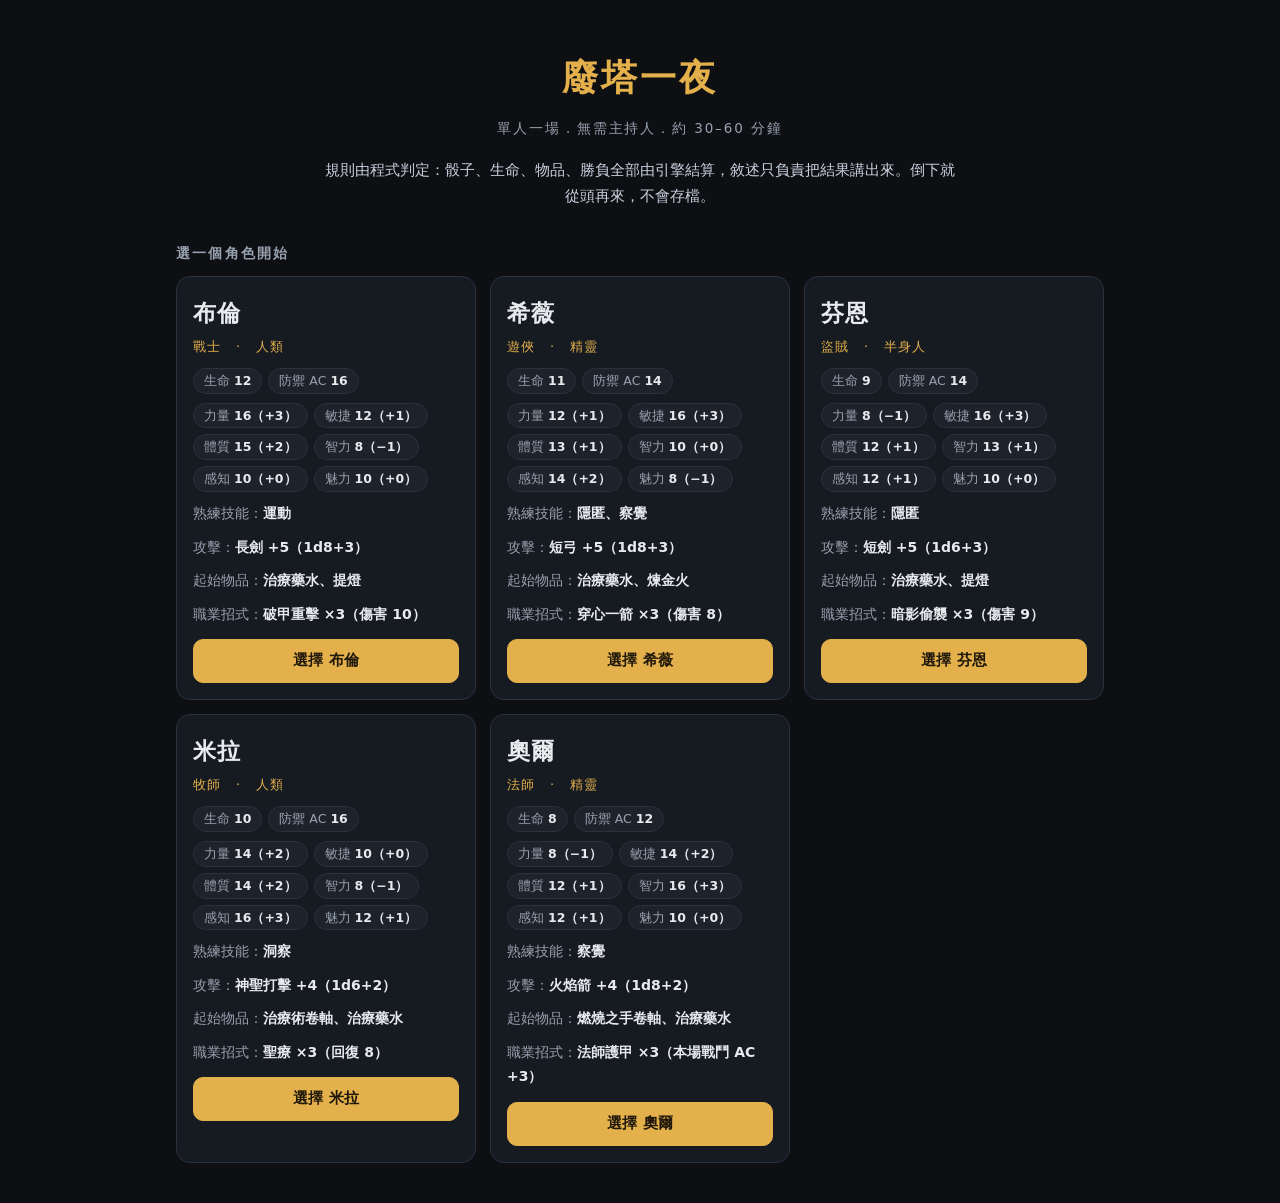
==== commit 1b7ade4e: "Add class features (uses=3) for all five pregens Combat/move support for damage, heal, and non-stack" ====
--- a/index.html
+++ b/index.html
@@ -149,11 +149,11 @@
     {"id": "alchemist_fire", "name": "煉金火", "kind": "consumable", "damage": 6}
   ],
   "pregens": [
-    {"name": "布倫", "class": "戰士", "race": "人類", "str": 16, "dex": 12, "con": 15, "int": 8, "wis": 10, "cha": 10, "ac": 16, "hp_max": 12, "skills": ["athletics"], "attack": {"name": "長劍", "bonus": 5, "damage": "1d8+3"}, "inventory": ["potion_heal", "lantern"]},
-    {"name": "希薇", "class": "遊俠", "race": "精靈", "str": 12, "dex": 16, "con": 13, "int": 10, "wis": 14, "cha": 8, "ac": 14, "hp_max": 11, "skills": ["stealth", "perception"], "attack": {"name": "短弓", "bonus": 5, "damage": "1d8+3"}, "inventory": ["potion_heal", "alchemist_fire"]},
-    {"name": "芬恩", "class": "盜賊", "race": "半身人", "str": 8, "dex": 16, "con": 12, "int": 13, "wis": 12, "cha": 10, "ac": 14, "hp_max": 9, "skills": ["stealth"], "attack": {"name": "短劍", "bonus": 5, "damage": "1d6+3"}, "inventory": ["potion_heal", "lantern"]},
-    {"name": "米拉", "class": "牧師", "race": "人類", "str": 14, "dex": 10, "con": 14, "int": 8, "wis": 16, "cha": 12, "ac": 16, "hp_max": 10, "skills": ["insight"], "attack": {"name": "神聖打擊", "bonus": 4, "damage": "1d6+2"}, "inventory": ["cure_wounds", "potion_heal"]},
-    {"name": "奧爾", "class": "法師", "race": "精靈", "str": 8, "dex": 14, "con": 12, "int": 16, "wis": 12, "cha": 10, "ac": 12, "hp_max": 8, "skills": ["perception"], "attack": {"name": "火焰箭", "bonus": 4, "damage": "1d8+2"}, "inventory": ["burning_hands", "potion_heal"]}
+    {"name": "布倫", "class": "戰士", "race": "人類", "str": 16, "dex": 12, "con": 15, "int": 8, "wis": 10, "cha": 10, "ac": 16, "hp_max": 12, "skills": ["athletics"], "attack": {"name": "長劍", "bonus": 5, "damage": "1d8+3"}, "inventory": ["potion_heal", "lantern"], "features": [{"id": "power_strike", "name": "破甲重擊", "uses": 3, "effect": {"type": "damage", "amount": 10}}]},
+    {"name": "希薇", "class": "遊俠", "race": "精靈", "str": 12, "dex": 16, "con": 13, "int": 10, "wis": 14, "cha": 8, "ac": 14, "hp_max": 11, "skills": ["stealth", "perception"], "attack": {"name": "短弓", "bonus": 5, "damage": "1d8+3"}, "inventory": ["potion_heal", "alchemist_fire"], "features": [{"id": "aimed_shot", "name": "穿心一箭", "uses": 3, "effect": {"type": "damage", "amount": 8}}]},
+    {"name": "芬恩", "class": "盜賊", "race": "半身人", "str": 8, "dex": 16, "con": 12, "int": 13, "wis": 12, "cha": 10, "ac": 14, "hp_max": 9, "skills": ["stealth"], "attack": {"name": "短劍", "bonus": 5, "damage": "1d6+3"}, "inventory": ["potion_heal", "lantern"], "features": [{"id": "sneak_stab", "name": "暗影偷襲", "uses": 3, "effect": {"type": "damage", "amount": 9}}]},
+    {"name": "米拉", "class": "牧師", "race": "人類", "str": 14, "dex": 10, "con": 14, "int": 8, "wis": 16, "cha": 12, "ac": 16, "hp_max": 10, "skills": ["insight"], "attack": {"name": "神聖打擊", "bonus": 4, "damage": "1d6+2"}, "inventory": ["cure_wounds", "potion_heal"], "features": [{"id": "lay_on_hands", "name": "聖療", "uses": 3, "effect": {"type": "heal", "amount": 8}}]},
+    {"name": "奧爾", "class": "法師", "race": "精靈", "str": 8, "dex": 14, "con": 12, "int": 16, "wis": 12, "cha": 10, "ac": 12, "hp_max": 8, "skills": ["perception"], "attack": {"name": "火焰箭", "bonus": 4, "damage": "1d8+2"}, "inventory": ["burning_hands", "potion_heal"], "features": [{"id": "mage_armor", "name": "法師護甲", "uses": 3, "effect": {"type": "ac_bonus", "amount": 3, "duration": "combat"}}]}
   ],
   "scenes": [
     {"id": "gate", "type": "beat", "facts": ["林緣有一座廢塔。", "木門半掩。", "天色將晚。"], "choices": [{"id": "search", "label": "搜查門廊", "to": "rubble", "give": ["iron_key"]}, {"id": "rush", "label": "直接進塔", "to": "rubble"}]},
@@ -414,6 +414,32 @@
         }
         if (!Array.isArray(p.inventory)) err(pw + ' 的 inventory 必須是陣列。');
         else p.inventory.forEach(function (id) { checkItem(id, pw + ' 的 inventory'); });
+        if (!Array.isArray(p.features) || p.features.length !== 1) {
+          err(pw + ' 必須剛好有 1 個 features。');
+        } else {
+          var f = p.features[0];
+          if (!f || typeof f.id !== 'string' || !f.id) err(pw + ' 的 feature 缺少 id。');
+          if (!f || typeof f.name !== 'string' || !f.name) err(pw + ' 的 feature 缺少 name。');
+          if (!f || f.uses !== 3) err(pw + ' 的 feature.uses 必須是 3。');
+          if (!f || !f.effect || typeof f.effect !== 'object') err(pw + ' 的 feature 缺少 effect。');
+          else {
+            var et = f.effect.type;
+            if (et === 'damage' || et === 'heal') {
+              if (!Number.isInteger(f.effect.amount) || f.effect.amount < 1) {
+                err(pw + ' 的 feature.effect.amount 必須是正整數。');
+              }
+            } else if (et === 'ac_bonus') {
+              if (!Number.isInteger(f.effect.amount) || f.effect.amount < 1) {
+                err(pw + ' 的 feature.effect.amount 必須是正整數。');
+              }
+              if (f.effect.duration !== 'combat') {
+                err(pw + ' 的 feature.effect.duration 必須是 "combat"。');
+              }
+            } else {
+              err(pw + ' 的 feature.effect.type 必須是 damage / heal / ac_bonus。');
+            }
+          }
+        }
       });
     }
 
@@ -484,11 +510,25 @@
     return {
       name: p.name, cls: p['class'], race: p.race,
       str: p.str, dex: p.dex, con: p.con, int: p['int'], wis: p.wis, cha: p.cha,
-      ac: p.ac, hp: p.hp_max, hp_max: p.hp_max,
+      ac: p.ac, acBonus: 0, hp: p.hp_max, hp_max: p.hp_max,
       skills: p.skills.slice(),
       attack: { name: p.attack.name, bonus: p.attack.bonus, damage: p.attack.damage },
-      inventory: p.inventory.slice()
+      inventory: p.inventory.slice(),
+      features: (p.features || []).map(function (f) {
+        return {
+          id: f.id, name: f.name, uses: f.uses, usesMax: f.uses,
+          effect: JSON.parse(JSON.stringify(f.effect))
+        };
+      })
     };
+  };
+
+  Engine.prototype.effectiveAc = function () {
+    return this.character ? this.character.ac + (this.character.acBonus || 0) : 0;
+  };
+
+  Engine.prototype.clearCombatBonuses = function () {
+    if (this.character && this.character.acBonus) this.character.acBonus = 0;
   };
 
   // Fresh character state, flags cleared, back to the start scene.
@@ -531,6 +571,8 @@
   Engine.prototype.enterScene = function (id) {
     var sc = this.scenes[id];
     if (!sc) throw new Error('unknown scene: ' + id); // validator makes this unreachable
+    // Combat-only AC bonus ends when leaving combat (flee or all enemies dead).
+    this.clearCombatBonuses();
     this.sceneId = id;
     this.scene = sc;
     this.encounter = null;
@@ -611,6 +653,37 @@
     });
   };
 
+  // Class features with remaining uses, and whether use_feature is legal now.
+  // use_feature is always offered in beat / check / combat when uses remain;
+  // effect legality (combat-only damage/ac_bonus) gates enabled.
+  Engine.prototype.featureActions = function () {
+    var self = this;
+    var inCombat = this.scene && this.scene.type === 'combat';
+    var living = this.livingEnemies();
+    var features = (this.character && this.character.features) || [];
+    return features.filter(function (f) { return f.uses > 0; }).map(function (f) {
+      var act = {
+        type: 'use_feature', featureId: f.id, featureName: f.name, uses: f.uses,
+        usesMax: f.usesMax, effect: f.effect.type, amount: f.effect.amount,
+        enabled: false, needsTarget: false, reason: null
+      };
+      if (f.effect.type === 'heal') {
+        act.enabled = true;
+      } else if (f.effect.type === 'damage') {
+        if (!inCombat) act.reason = '只能在戰鬥中使用。';
+        else if (living.length === 0) act.reason = '沒有目標。';
+        else { act.enabled = true; act.needsTarget = living.length > 1; }
+      } else if (f.effect.type === 'ac_bonus') {
+        if (!inCombat) act.reason = '只能在戰鬥中使用。';
+        else if ((self.character.acBonus || 0) > 0) act.reason = '這一場已經有護甲加成。';
+        else act.enabled = true;
+      } else {
+        act.reason = '未知的特性效果。';
+      }
+      return act;
+    });
+  };
+
   Engine.prototype.legalActions = function () {
     if (this.status !== 'playing' || !this.scene) return [];
     var sc = this.scene, acts = [], self = this;
@@ -630,6 +703,7 @@
     }
     if (sc.type === 'beat' || sc.type === 'check' || sc.type === 'combat') {
       acts = acts.concat(this.itemActions());
+      acts = acts.concat(this.featureActions());
     }
     return acts;
   };
@@ -641,12 +715,13 @@
     if (action.type === 'restart') return this.restart();
     if (this.status !== 'playing') return this.reject('這一場已經結束了。');
     switch (action.type) {
-      case 'choice':   return this.doChoice(action.id);
-      case 'roll':     return this.doRoll();
-      case 'attack':   return this.doAttack(action.target);
-      case 'use_item': return this.doUseItem(action.slot, action.target);
-      case 'flee':     return this.doFlee();
-      default:         return this.reject('未知的行動。');
+      case 'choice':      return this.doChoice(action.id);
+      case 'roll':        return this.doRoll();
+      case 'attack':      return this.doAttack(action.target);
+      case 'use_item':    return this.doUseItem(action.slot, action.target);
+      case 'use_feature': return this.doUseFeature(action.featureId, action.target);
+      case 'flee':        return this.doFlee();
+      default:            return this.reject('未知的行動。');
     }
   };
 
@@ -783,6 +858,87 @@
     return this.ok();
   };
 
+  Engine.prototype.doUseFeature = function (featureId, targetIndex) {
+    var c = this.character, sc = this.scene;
+    if (sc.type !== 'beat' && sc.type !== 'check' && sc.type !== 'combat') {
+      return this.reject('現在不能使用特性。');
+    }
+    var features = c.features || [];
+    var usable = features.filter(function (f) { return f.uses > 0; });
+    if (usable.length === 0) return this.reject('沒有可用的特性。');
+    var feature = null;
+    if (featureId === undefined || featureId === null || featureId === '') {
+      if (usable.length > 1) return this.reject('要先選一個特性。');
+      feature = usable[0];
+    } else {
+      features.forEach(function (f) { if (f.id === featureId) feature = f; });
+      if (!feature) return this.reject('沒有這個特性。');
+      if (feature.uses <= 0) return this.reject(feature.name + '已經沒有次數了。');
+    }
+    var effect = feature.effect;
+
+    if (effect.type === 'damage') {
+      if (sc.type !== 'combat') return this.reject(feature.name + '只能在戰鬥中使用。');
+      var living = this.livingEnemies();
+      if (living.length === 0) return this.reject('沒有目標。');
+      var target = null;
+      if (targetIndex === undefined || targetIndex === null) {
+        if (living.length > 1) return this.reject('要先選一個目標。');
+        target = living[0].ref;
+      } else {
+        var e = this.encounter.enemies[targetIndex];
+        if (!e || e.hp <= 0) return this.reject('這個目標不能攻擊。');
+        target = e;
+      }
+      var before = target.hp;
+      target.hp = Math.max(0, target.hp - effect.amount); // automatic hit
+      feature.uses -= 1;
+      this.emit({
+        t: 'feature_damage', featureId: feature.id, featureName: feature.name,
+        amount: effect.amount, uses: feature.uses, usesMax: feature.usesMax,
+        targetName: target.name, targetHpBefore: before, targetHp: target.hp,
+        targetHpMax: target.hp_max, targetDown: target.hp <= 0
+      });
+      return this.endPlayerTurn();
+    }
+
+    if (effect.type === 'heal') {
+      if (c.hp >= c.hp_max) {
+        // Full HP: reject and do NOT deduct uses.
+        return this.reject(feature.name + '：生命已滿，沒有使用。');
+      }
+      var hpBefore = c.hp;
+      c.hp = Math.min(c.hp_max, c.hp + effect.amount);
+      feature.uses -= 1;
+      this.emit({
+        t: 'feature_heal', featureId: feature.id, featureName: feature.name,
+        amount: effect.amount, healed: c.hp - hpBefore,
+        uses: feature.uses, usesMax: feature.usesMax,
+        hp: c.hp, hp_max: c.hp_max
+      });
+      if (sc.type === 'combat') return this.endPlayerTurn();
+      return this.ok();
+    }
+
+    if (effect.type === 'ac_bonus') {
+      if (sc.type !== 'combat') return this.reject(feature.name + '只能在戰鬥中使用。');
+      // Already buffed this combat: reject, do not deduct uses, no stacking.
+      if ((c.acBonus || 0) > 0) {
+        return this.reject(feature.name + '：這一場已經有護甲加成。');
+      }
+      c.acBonus = effect.amount;
+      feature.uses -= 1;
+      this.emit({
+        t: 'feature_ac', featureId: feature.id, featureName: feature.name,
+        amount: effect.amount, uses: feature.uses, usesMax: feature.usesMax,
+        ac: this.effectiveAc(), acBase: c.ac, acBonus: c.acBonus
+      });
+      return this.endPlayerTurn();
+    }
+
+    return this.reject('未知的特性效果。');
+  };
+
   Engine.prototype.doFlee = function () {
     var sc = this.scene;
     if (sc.type !== 'combat') return this.reject('這裡沒有要逃走的東西。');
@@ -812,7 +968,8 @@
       var e = living[i].ref;
       var d20 = this.rng.die(20);
       var total = d20 + e.atk;
-      var hit = total >= c.ac;
+      var playerAc = self.effectiveAc();
+      var hit = total >= playerAc;
       var dmg = null;
       if (hit) {
         dmg = rollDice(e.damage, this.rng);
@@ -821,7 +978,7 @@
       }
       this.emit({
         t: 'enemy_attack', enemyName: e.name, d20: d20, bonus: e.atk, total: total,
-        ac: c.ac, hit: hit, damage: dmg, hp: c.hp, hp_max: c.hp_max
+        ac: playerAc, hit: hit, damage: dmg, hp: c.hp, hp_max: c.hp_max
       });
       if (c.hp <= 0) this.lose('hp');
     }
@@ -839,11 +996,16 @@
       sceneType: this.scene ? this.scene.type : null,
       round: this.round,
       character: c ? {
-        name: c.name, cls: c.cls, race: c.race, ac: c.ac, hp: c.hp, hp_max: c.hp_max,
+        name: c.name, cls: c.cls, race: c.race,
+        ac: this.effectiveAc(), acBase: c.ac, acBonus: c.acBonus || 0,
+        hp: c.hp, hp_max: c.hp_max,
         abilities: { str: c.str, dex: c.dex, con: c.con, int: c.int, wis: c.wis, cha: c.cha },
         skills: c.skills.slice(),
         inventory: c.inventory.slice(), inventoryNames: this.inventoryNames(),
-        attack: { name: c.attack.name, bonus: c.attack.bonus, damage: c.attack.damage }
+        attack: { name: c.attack.name, bonus: c.attack.bonus, damage: c.attack.damage },
+        features: (c.features || []).map(function (f) {
+          return { id: f.id, name: f.name, uses: f.uses, usesMax: f.usesMax, effect: f.effect.type, amount: f.effect.amount };
+        })
       } : null,
       enemies: this.enemySnapshot()
     };
@@ -981,6 +1143,31 @@
                   '　→　生命 ' + ev.hp + '/' + ev.hp_max
           });
           break;
+        case 'feature_damage':
+          out.push({
+            tone: 'roll',
+            text: '〔特性〕' + ev.featureName + '：自動命中，傷害 ' + ev.amount +
+                  '　→　' + ev.targetName + ' ' + ev.targetHpBefore + ' → ' + ev.targetHp + '/' + ev.targetHpMax +
+                  '　（剩餘 ' + ev.uses + '/' + ev.usesMax + '）'
+          });
+          break;
+        case 'feature_heal':
+          out.push({
+            tone: 'good',
+            text: '〔特性〕' + ev.featureName + '：回復 ' + ev.amount +
+                  (ev.healed !== ev.amount ? '（上限只回 ' + ev.healed + '）' : '') +
+                  '　→　生命 ' + ev.hp + '/' + ev.hp_max +
+                  '　（剩餘 ' + ev.uses + '/' + ev.usesMax + '）'
+          });
+          break;
+        case 'feature_ac':
+          out.push({
+            tone: 'good',
+            text: '〔特性〕' + ev.featureName + '：本場戰鬥 AC +' + ev.amount +
+                  '　→　AC ' + ev.ac +
+                  '　（剩餘 ' + ev.uses + '/' + ev.usesMax + '）'
+          });
+          break;
         case 'enemy_phase':
           out.push({ tone: 'sys', text: '〔第 ' + ev.round + ' 回合〕敵方行動' });
           break;
@@ -1118,6 +1305,16 @@
           break;
         case 'item_heal':
           out.push({ tone: 'narr', text: view.name + '用掉一件消耗品，傷口收住了。（' + view.hp + '/' + view.hp_max + '）' });
+          break;
+        case 'feature_damage':
+          out.push({ tone: 'narr', text: view.name + '使出職業招式，攻擊結結實實地打中了。' });
+          if (view.enemies.some(function (e) { return e.hp <= 0; })) out.push({ tone: 'good', text: '一個敵人垮了下去，不再動。' });
+          break;
+        case 'feature_heal':
+          out.push({ tone: 'narr', text: view.name + '運起職業能力，傷口收斂了。（' + view.hp + '/' + view.hp_max + '）' });
+          break;
+        case 'feature_ac':
+          out.push({ tone: 'narr', text: view.name + '運起職業能力，防禦暫時堅固起來。' });
           break;
         case 'enemy_attack':
           if (d && d.outcome === 'hit') {
@@ -1176,6 +1373,12 @@
         return { kind: 'item_damage', d20: 0, total: event.amount, outcome: 'hit', amount: event.amount };
       case 'item_heal':
         return { kind: 'item_heal', d20: 0, total: event.healed, outcome: 'heal', amount: event.healed };
+      case 'feature_damage':
+        return { kind: 'feature_damage', d20: 0, total: event.amount, outcome: 'hit', amount: event.amount };
+      case 'feature_heal':
+        return { kind: 'feature_heal', d20: 0, total: event.healed, outcome: 'heal', amount: event.healed };
+      case 'feature_ac':
+        return { kind: 'feature_ac', d20: 0, total: event.amount, outcome: 'buff', amount: event.amount };
       default:
         return null;
     }
@@ -1249,7 +1452,7 @@
   // ---------------------------------------------------------------- state
   var engine = null;
   var logEl = null, statusEl = null, actionsEl = null;
-  var trayMode = null; // null | 'items' | {slot:n} target picker
+  var trayMode = null; // null | 'items' | {slot:n} | {featureId:id} target picker
 
   // ---------------------------------------------------------- select screen
   function renderSelect() {
@@ -1309,6 +1512,17 @@
       kInv.appendChild(document.createTextNode('起始物品：'));
       kInv.appendChild(el('b', null, itemNames || '無'));
       card.appendChild(kInv);
+
+      if (p.features && p.features.length) {
+        var f = p.features[0];
+        var effectHint = f.effect.type === 'damage' ? ('傷害 ' + f.effect.amount)
+                        : f.effect.type === 'heal' ? ('回復 ' + f.effect.amount)
+                        : ('本場戰鬥 AC +' + f.effect.amount);
+        var kFeat = el('p', 'kv');
+        kFeat.appendChild(document.createTextNode('職業招式：'));
+        kFeat.appendChild(el('b', null, f.name + ' ×' + f.uses + '（' + effectHint + '）'));
+        card.appendChild(kFeat);
+      }
 
       var btn = el('button', 'btn primary', '選擇 ' + p.name);
       btn.type = 'button';
@@ -1415,8 +1629,19 @@
     bar.appendChild(fill);
     hp.appendChild(bar);
     hp.appendChild(el('span', null, c.hp + '/' + c.hp_max));
-    hp.appendChild(el('span', 'lab', '　AC ' + c.ac));
+    var acLab = '　AC ' + c.ac;
+    if (c.acBonus) acLab += '（+' + c.acBonus + '）';
+    hp.appendChild(el('span', 'lab', acLab));
     statusEl.appendChild(hp);
+
+    if (c.features && c.features.length) {
+      var feat = el('div', 'inv');
+      feat.appendChild(el('span', 'lab', '招式'));
+      c.features.forEach(function (f) {
+        feat.appendChild(el('span', 'chip' + (f.uses <= 0 ? ' none' : ''), f.name + ' ' + f.uses + '/' + f.usesMax));
+      });
+      statusEl.appendChild(feat);
+    }
 
     var inv = el('div', 'inv');
     inv.appendChild(el('span', 'lab', '行囊'));
@@ -1464,9 +1689,11 @@
     var acts = engine.legalActions();
     var main = el('div', 'row');
     var itemActs = [];
+    var featureActs = [];
 
     acts.forEach(function (a) {
       if (a.type === 'use_item') { itemActs.push(a); return; }
+      if (a.type === 'use_feature') { featureActs.push(a); return; }
       if (a.type === 'choice') {
         main.appendChild(button(a.label, null, null, function () { act({ type: 'choice', id: a.id }); }));
       } else if (a.type === 'roll') {
@@ -1496,14 +1723,38 @@
       }
     });
 
+    // use_feature is always offered in beat / check / combat when uses remain
+    if (st.sceneType === 'beat' || st.sceneType === 'check' || st.sceneType === 'combat') {
+      if (featureActs.length === 1) {
+        var fa = featureActs[0];
+        var fHint = fa.effect === 'heal' ? ('回復 ' + fa.amount + '　剩餘 ' + fa.uses + '/' + fa.usesMax)
+                  : fa.effect === 'damage' ? ('自動命中傷害 ' + fa.amount + '　剩餘 ' + fa.uses + '/' + fa.usesMax)
+                  : ('本場戰鬥 AC +' + fa.amount + '　剩餘 ' + fa.uses + '/' + fa.usesMax);
+        if (!fa.enabled && fa.reason) fHint = fa.reason + '　剩餘 ' + fa.uses + '/' + fa.usesMax;
+        main.appendChild(button(fa.featureName, fHint, null, function () {
+          if (!fa.enabled) { handle(engine.perform({ type: 'use_feature', featureId: fa.featureId })); return; }
+          if (fa.needsTarget) { trayMode = { featureId: fa.featureId }; refresh(); return; }
+          act({ type: 'use_feature', featureId: fa.featureId });
+        }, false));
+      } else if (featureActs.length > 1) {
+        featureActs.forEach(function (fa) {
+          main.appendChild(button(fa.featureName, '剩餘 ' + fa.uses + '/' + fa.usesMax, null, function () {
+            if (fa.needsTarget) { trayMode = { featureId: fa.featureId }; refresh(); return; }
+            act({ type: 'use_feature', featureId: fa.featureId });
+          }, !fa.enabled));
+        });
+      }
+    }
+
     // use_item is always offered in beat / check / combat scenes
     if (st.sceneType === 'beat' || st.sceneType === 'check' || st.sceneType === 'combat') {
       var usable = itemActs.filter(function (a) { return a.enabled; }).length;
+      var itemTrayOpen = trayMode === 'items' || (trayMode && trayMode.slot !== undefined);
       main.appendChild(button(
-        trayMode ? '收起物品' : '使用物品',
+        itemTrayOpen ? '收起物品' : '使用物品',
         itemActs.length ? '可用 ' + usable + ' / ' + itemActs.length + ' 件' : '行囊是空的',
         null,
-        function () { trayMode = trayMode ? null : 'items'; refresh(); },
+        function () { trayMode = itemTrayOpen ? null : 'items'; refresh(); },
         itemActs.length === 0
       ));
     }
@@ -1525,6 +1776,15 @@
         }, !a.enabled));
       });
       tray.appendChild(button('取消', null, 'ghost', function () { trayMode = null; refresh(); }));
+    } else if (trayMode && trayMode.featureId) {
+      tray.appendChild(el('h3', null, '用在誰身上？'));
+      st.enemies.forEach(function (e) {
+        if (!e.alive) return;
+        tray.appendChild(button(e.name, '生命 ' + e.hp + '/' + e.hp_max, null, function () {
+          act({ type: 'use_feature', featureId: trayMode.featureId, target: e.index });
+        }));
+      });
+      tray.appendChild(button('取消', null, 'ghost', function () { trayMode = null; refresh(); }));
     } else {
       tray.appendChild(el('h3', null, '用在誰身上？'));
       st.enemies.forEach(function (e) {
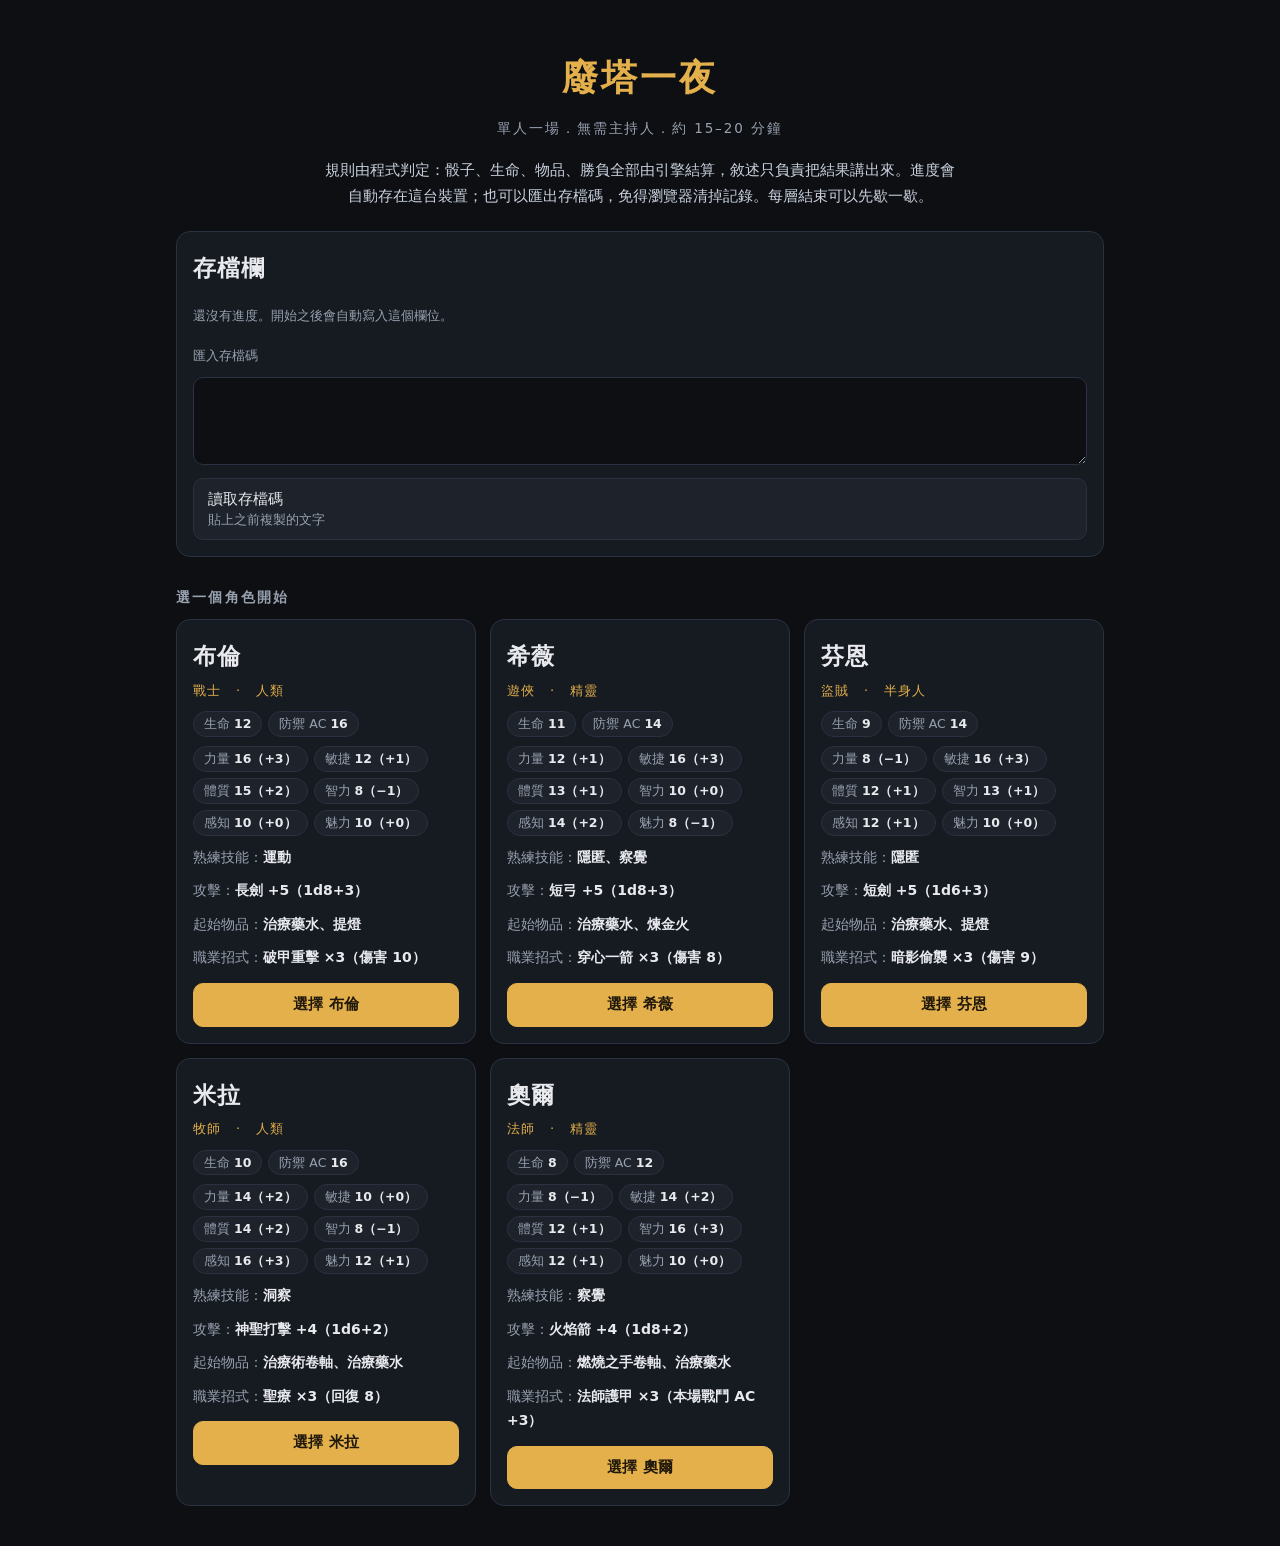
==== commit d9bc47ab: "Move the tower script into data and add saves, checkpoints, and ending cards. Story, choices, enemie" ====
--- a/index.html
+++ b/index.html
@@ -7,10 +7,11 @@
 <link rel="icon" href="data:,">
 <title>廢塔一夜 — 單人一夜 TRPG</title>
 <!--
-  Solo one-shot TRPG, single self-contained file.
+  Solo one-shot TRPG. Static files only: this page plus data/ and js/.
   No build step, no framework, no CDN, no network calls, no external assets.
   Works over http(s) and by double-clicking the file (file://).
   Player-facing text: Traditional Chinese (Hong Kong). Code/comments: English.
+  Story script lives in data/wasted_tower.js — writers edit that, not the engine.
 -->
 <style>
 :root{
@@ -88,9 +89,11 @@
 .divider{border:0;border-top:1px dashed var(--line);margin:18px 0 14px}
 .banner{border:1px solid var(--line);border-radius:12px;padding:14px 16px;margin:14px 0;background:var(--panel)}
 .banner.win{border-color:#3f6a46;background:#16211a}
+.banner.secret{border-color:#6a5a36;background:#211c15}
 .banner.lose{border-color:#6a3b36;background:#211615}
 .banner h2{margin:0 0 4px;font-size:20px;letter-spacing:.1em}
 .banner.win h2{color:var(--good)}
+.banner.secret h2{color:#e0c56a}
 .banner.lose h2{color:var(--bad)}
 .banner p{margin:0;color:var(--muted);font-size:14px}
 
@@ -120,1693 +123,29 @@
   .hpbar{width:80px}
   #log{padding:14px 12px 20px}
 }
+
+.banner.rest{border-color:#3d4e62;background:#151b24}
+.banner.rest h2{color:var(--accent)}
+.save-card{margin-top:18px}
+.save-card .row{margin-top:4px}
+textarea.code{
+  width:100%;min-height:88px;resize:vertical;display:block;
+  background:#0d0f13;color:var(--ink);
+  border:1px solid var(--line);border-radius:10px;
+  padding:8px 10px;font:inherit;font-size:16px;line-height:1.45;
+}
+.save-note{color:var(--muted);font-size:13px;margin:8px 0 0}
+.save-error{color:var(--bad);font-size:13.5px;margin:8px 0 0}
+.ending-card{margin:14px 0;padding:0;display:flex;flex-direction:column;align-items:flex-start;gap:8px}
+.ending-img{width:100%;max-width:420px;height:auto;border-radius:12px;border:1px solid var(--line);background:#141820}
+.ending-cap{color:var(--muted);font-size:13px}
 </style>
 </head>
 <body>
 <div id="app"></div>
-
-<!-- ==========================================================================
-     ADVENTURE DATA BLOCK
-     Every adventure lives here, keyed by id. Embedded (not fetched) so the
-     file works from file:// with zero network calls.
-     To add an adventure: append `<id>: { ...adventure json... },` below and
-     point DEFAULT_ADVENTURE_ID at it. The startup validator checks it.
-     ========================================================================== -->
-<script id="adventure-data">
-var ADVENTURES = {
-
-  // ---- wasted_tower : verbatim copy of adventures/wasted_tower.json ----
-  wasted_tower:
-{
-  "title": "廢塔一夜",
-  "start": "gate",
-  "items": [
-    {"id": "lantern", "name": "提燈", "kind": "gear"},
-    {"id": "iron_key", "name": "鏽鐵鑰匙", "kind": "key"},
-    {"id": "potion_heal", "name": "治療藥水", "kind": "consumable", "heal": 8},
-    {"id": "cure_wounds", "name": "治療術卷軸", "kind": "consumable", "heal": 10},
-    {"id": "burning_hands", "name": "燃燒之手卷軸", "kind": "consumable", "damage": 8},
-    {"id": "alchemist_fire", "name": "煉金火", "kind": "consumable", "damage": 6}
-  ],
-  "pregens": [
-    {"name": "布倫", "class": "戰士", "race": "人類", "str": 16, "dex": 12, "con": 15, "int": 8, "wis": 10, "cha": 10, "ac": 16, "hp_max": 12, "skills": ["athletics"], "attack": {"name": "長劍", "bonus": 5, "damage": "1d8+3"}, "inventory": ["potion_heal", "lantern"], "features": [{"id": "power_strike", "name": "破甲重擊", "uses": 3, "effect": {"type": "damage", "amount": 10}}]},
-    {"name": "希薇", "class": "遊俠", "race": "精靈", "str": 12, "dex": 16, "con": 13, "int": 10, "wis": 14, "cha": 8, "ac": 14, "hp_max": 11, "skills": ["stealth", "perception"], "attack": {"name": "短弓", "bonus": 5, "damage": "1d8+3"}, "inventory": ["potion_heal", "alchemist_fire"], "features": [{"id": "aimed_shot", "name": "穿心一箭", "uses": 3, "effect": {"type": "damage", "amount": 8}}]},
-    {"name": "芬恩", "class": "盜賊", "race": "半身人", "str": 8, "dex": 16, "con": 12, "int": 13, "wis": 12, "cha": 10, "ac": 14, "hp_max": 9, "skills": ["stealth"], "attack": {"name": "短劍", "bonus": 5, "damage": "1d6+3"}, "inventory": ["potion_heal", "lantern"], "features": [{"id": "sneak_stab", "name": "暗影偷襲", "uses": 3, "effect": {"type": "damage", "amount": 9}}]},
-    {"name": "米拉", "class": "牧師", "race": "人類", "str": 14, "dex": 10, "con": 14, "int": 8, "wis": 16, "cha": 12, "ac": 16, "hp_max": 10, "skills": ["insight"], "attack": {"name": "神聖打擊", "bonus": 4, "damage": "1d6+2"}, "inventory": ["cure_wounds", "potion_heal"], "features": [{"id": "lay_on_hands", "name": "聖療", "uses": 3, "effect": {"type": "heal", "amount": 8}}]},
-    {"name": "奧爾", "class": "法師", "race": "精靈", "str": 8, "dex": 14, "con": 12, "int": 16, "wis": 12, "cha": 10, "ac": 12, "hp_max": 8, "skills": ["perception"], "attack": {"name": "火焰箭", "bonus": 4, "damage": "1d8+2"}, "inventory": ["burning_hands", "potion_heal"], "features": [{"id": "mage_armor", "name": "法師護甲", "uses": 3, "effect": {"type": "ac_bonus", "amount": 3, "duration": "combat"}}]}
-  ],
-  "scenes": [
-    {"id": "gate", "type": "beat", "facts": ["林緣有一座廢塔。", "木門半掩。", "天色將晚。"], "choices": [{"id": "search", "label": "搜查門廊", "to": "rubble", "give": ["iron_key"]}, {"id": "rush", "label": "直接進塔", "to": "rubble"}]},
-    {"id": "rubble", "type": "beat", "facts": ["門廳地板塌了一角。", "塵土裡露出朽木梁。", "對面有向下的石階。"], "choices": [{"id": "climb", "label": "攀爬過塌陷處", "to": "rubble_athletics"}, {"id": "creep", "label": "貼牆潛行繞過", "to": "rubble_stealth"}, {"id": "scan", "label": "細看地板找穩固落腳點", "to": "rubble_perception"}]},
-    {"id": "rubble_athletics", "type": "check", "facts": ["你打算硬闖過去。"], "skill": "athletics", "dc": 12, "success_to": "bones", "fail_to": "bones", "fail_hp_delta": -2},
-    {"id": "rubble_stealth", "type": "check", "facts": ["你貼著牆邊找縫隙繞過去。"], "skill": "stealth", "dc": 12, "success_to": "bones", "fail_to": "bones", "fail_hp_delta": -2},
-    {"id": "rubble_perception", "type": "check", "facts": ["你仔細觀察哪塊地板還撐得住。"], "skill": "perception", "dc": 12, "success_to": "bones", "fail_to": "bones", "fail_hp_delta": -2},
-    {"id": "bones", "type": "combat", "facts": ["石階底有一具朽骨站起來。", "通道很窄，只有這一具敵人。", "再往裡是一扇鐵門。"], "enemies": [{"id": "bone_guard", "name": "朽骨守衛", "ac": 12, "hp": 9, "atk": 3, "damage": "1d4+1"}], "win_to": "vault", "flee_to": "rubble"},
-    {"id": "vault", "type": "beat", "facts": ["鐵門擋住內室。", "門上有鏽鎖。", "門後傳出冷風。"], "choices": [{"id": "unlock", "label": "用鏽鐵鑰匙開門", "to": "wight", "require_item": ["iron_key"], "take": ["iron_key"]}, {"id": "smash", "label": "撞開鐵門", "to": "wight", "hp_delta": -3}]},
-    {"id": "wight", "type": "combat", "facts": ["內室中央立著一個塔影怨靈。", "沒有其他出口。"], "enemies": [{"id": "tower_wight", "name": "塔影怨靈", "ac": 13, "hp": 16, "atk": 4, "damage": "1d6+1"}], "win_to": "win"},
-    {"id": "win", "type": "end", "end": "win", "facts": ["怨靈散成灰。", "你取下牆上的銅徽。", "廢塔恢復寂靜。", "這一夜結束了。"]}
-  ]
-}
-
-};
-
-var DEFAULT_ADVENTURE_ID = 'wasted_tower';
-
-if (typeof module !== 'undefined' && module.exports) {
-  module.exports = { ADVENTURES: ADVENTURES, DEFAULT_ADVENTURE_ID: DEFAULT_ADVENTURE_ID };
-}
-</script>
-
-<!-- ==========================================================================
-     ENGINE
-     The deterministic rules engine. It owns ALL state: HP, inventory, dice,
-     combat, scene transitions, win/lose. It touches no DOM, so a node test
-     harness can load this exact block and drive it headlessly.
-     ========================================================================== -->
-<script id="engine">
-(function (global) {
-  'use strict';
-
-  // ---------------------------------------------------------------- constants
-  var PROFICIENCY_BONUS = 2;
-
-  // The only skills that exist, mapped to the ability they use.
-  var SKILL_ABILITY = {
-    athletics: 'str',
-    stealth: 'dex',
-    perception: 'wis',
-    insight: 'wis',
-    persuasion: 'cha'
-  };
-
-  var SKILL_LABEL = {
-    athletics: '運動', stealth: '隱匿', perception: '察覺',
-    insight: '洞察', persuasion: '說服'
-  };
-
-  var ABILITY_LABEL = {
-    str: '力量', dex: '敏捷', con: '體質', int: '智力', wis: '感知', cha: '魅力'
-  };
-
-  var SCENE_TYPES = ['beat', 'check', 'combat', 'end'];
-  var ITEM_KINDS = ['gear', 'key', 'consumable'];
-
-  // ---------------------------------------------------------------------- rng
-  // Every die in the game goes through an rng object exposing die(sides).
-  // makeRng is a seeded mulberry32 so a seed replays an identical run.
-  function makeRng(seed) {
-    var s = (seed >>> 0) || 0x9e3779b9;
-    var count = 0;
-    function next() {
-      s = (s + 0x6d2b79f5) | 0;
-      var t = Math.imul(s ^ (s >>> 15), 1 | s);
-      t = (t + Math.imul(t ^ (t >>> 7), 61 | t)) ^ t;
-      return ((t ^ (t >>> 14)) >>> 0) / 4294967296;
-    }
-    return {
-      kind: 'seeded',
-      seed: seed,
-      next: next,
-      rolled: function () { return count; },
-      die: function (sides) { count++; return Math.floor(next() * sides) + 1; }
-    };
-  }
-
-  // Fixed-sequence rng: same interface, used by tests that need exact faces.
-  function makeFixedRng(values) {
-    var i = 0;
-    return {
-      kind: 'fixed',
-      next: function () { return 0; },
-      rolled: function () { return i; },
-      die: function (sides) {
-        if (i >= values.length) throw new Error('fixed rng exhausted');
-        var v = values[i++];
-        return Math.max(1, Math.min(sides, v));
-      }
-    };
-  }
-
-  // --------------------------------------------------------------------- dice
-  var DICE_RE = /^\s*(\d+)\s*[dD]\s*(\d+)\s*(?:([+-])\s*(\d+))?\s*$/;
-
-  function parseDice(spec) {
-    if (typeof spec !== 'string') return null;
-    var m = DICE_RE.exec(spec);
-    if (!m) return null;
-    var count = parseInt(m[1], 10);
-    var sides = parseInt(m[2], 10);
-    var mod = m[4] ? parseInt(m[4], 10) * (m[3] === '-' ? -1 : 1) : 0;
-    if (!(count >= 1) || !(sides >= 2)) return null;
-    return { count: count, sides: sides, mod: mod };
-  }
-
-  function rollDice(spec, rng) {
-    var p = parseDice(spec);
-    if (!p) throw new Error('bad dice spec: ' + spec);
-    var rolls = [], total = 0;
-    for (var i = 0; i < p.count; i++) {
-      var r = rng.die(p.sides);
-      rolls.push(r);
-      total += r;
-    }
-    total += p.mod;
-    return { spec: spec, rolls: rolls, mod: p.mod, total: total };
-  }
-
-  function abilityMod(score) { return Math.floor((score - 10) / 2); }
-
-  // ---------------------------------------------------------------- validator
-  // Runs over the embedded data at startup. If it returns ok:false the UI
-  // refuses to start and prints the messages.
-  function validateAdventure(adv) {
-    var errors = [];
-    function err(msg) { errors.push(msg); }
-
-    if (!adv || typeof adv !== 'object') {
-      return { ok: false, errors: ['冒險資料不存在或格式錯誤。'] };
-    }
-    if (typeof adv.title !== 'string' || !adv.title) err('冒險缺少 title。');
-    if (typeof adv.start !== 'string' || !adv.start) err('冒險缺少 start（起始場景）。');
-
-    // --- items
-    var items = {};
-    if (!Array.isArray(adv.items)) {
-      err('冒險缺少 items 陣列。');
-    } else {
-      adv.items.forEach(function (it, i) {
-        var where = '物品 #' + i;
-        if (!it || typeof it.id !== 'string' || !it.id) { err(where + ' 缺少 id。'); return; }
-        where = '物品「' + it.id + '」';
-        if (items[it.id]) err(where + ' 的 id 重複。');
-        items[it.id] = it;
-        if (typeof it.name !== 'string' || !it.name) err(where + ' 缺少 name。');
-        if (ITEM_KINDS.indexOf(it.kind) < 0) err(where + ' 的 kind「' + it.kind + '」不合法（只能是 gear / key / consumable）。');
-        var hasHeal = it.heal !== undefined && it.heal !== null;
-        var hasDmg = it.damage !== undefined && it.damage !== null;
-        if (it.kind === 'consumable') {
-          if (hasHeal && hasDmg) err(where + ' 同時有 heal 和 damage，消耗品只能二擇其一。');
-          if (!hasHeal && !hasDmg) err(where + ' 既沒有 heal 也沒有 damage，消耗品必須二擇其一。');
-          if (hasHeal && !Number.isInteger(it.heal)) err(where + ' 的 heal 必須是整數。');
-          if (hasDmg && !Number.isInteger(it.damage)) err(where + ' 的 damage 必須是整數。');
-        } else if (hasHeal || hasDmg) {
-          err(where + ' 不是消耗品，卻有 heal / damage。');
-        }
-      });
-    }
-    function checkItem(id, where) {
-      if (!items[id]) err(where + ' 指向不存在的物品「' + id + '」。');
-    }
-
-    // --- scenes
-    var scenes = {};
-    if (!Array.isArray(adv.scenes) || adv.scenes.length === 0) {
-      err('冒險缺少 scenes 陣列。');
-    } else {
-      adv.scenes.forEach(function (sc, i) {
-        if (!sc || typeof sc.id !== 'string' || !sc.id) { err('場景 #' + i + ' 缺少 id。'); return; }
-        if (scenes[sc.id]) err('場景「' + sc.id + '」的 id 重複。');
-        scenes[sc.id] = sc;
-      });
-    }
-    function checkScene(id, where) {
-      if (typeof id !== 'string' || !scenes[id]) err(where + ' 指向不存在的場景「' + id + '」。');
-    }
-
-    if (typeof adv.start === 'string' && adv.start && !scenes[adv.start]) {
-      err('起始場景「' + adv.start + '」不存在。');
-    }
-
-    (Array.isArray(adv.scenes) ? adv.scenes : []).forEach(function (sc) {
-      if (!sc || typeof sc.id !== 'string') return;
-      var where = '場景「' + sc.id + '」';
-      if (SCENE_TYPES.indexOf(sc.type) < 0) { err(where + ' 的 type「' + sc.type + '」不合法。'); return; }
-      if (sc.facts !== undefined && !Array.isArray(sc.facts)) err(where + ' 的 facts 必須是字串陣列。');
-
-      if (sc.type === 'beat') {
-        if (!Array.isArray(sc.choices) || sc.choices.length === 0) { err(where + ' 沒有 choices。'); return; }
-        sc.choices.forEach(function (c, ci) {
-          var cw = where + ' 的選項 #' + ci;
-          if (!c || typeof c.id !== 'string' || !c.id) err(cw + ' 缺少 id。');
-          else cw = where + ' 的選項「' + c.id + '」';
-          if (!c || typeof c.label !== 'string' || !c.label) err(cw + ' 缺少 label。');
-          if (!c) return;
-          checkScene(c.to, cw + ' 的 to');
-          ['give', 'take', 'require_item'].forEach(function (f) {
-            if (c[f] === undefined) return;
-            if (!Array.isArray(c[f])) { err(cw + ' 的 ' + f + ' 必須是陣列。'); return; }
-            c[f].forEach(function (id) { checkItem(id, cw + ' 的 ' + f); });
-          });
-          ['require_flag', 'set_flag'].forEach(function (f) {
-            if (c[f] !== undefined && !Array.isArray(c[f])) err(cw + ' 的 ' + f + ' 必須是陣列。');
-          });
-          if (c.hp_delta !== undefined && !Number.isInteger(c.hp_delta)) err(cw + ' 的 hp_delta 必須是整數。');
-        });
-      } else if (sc.type === 'check') {
-        if (!SKILL_ABILITY[sc.skill]) {
-          err(where + ' 的 skill「' + sc.skill + '」不在允許的五項技能內（athletics / stealth / perception / insight / persuasion）。');
-        }
-        if (!Number.isInteger(sc.dc)) err(where + ' 的 dc 必須是整數。');
-        checkScene(sc.success_to, where + ' 的 success_to');
-        checkScene(sc.fail_to, where + ' 的 fail_to');
-        if (sc.fail_hp_delta !== undefined && !Number.isInteger(sc.fail_hp_delta)) err(where + ' 的 fail_hp_delta 必須是整數。');
-      } else if (sc.type === 'combat') {
-        if (!Array.isArray(sc.enemies) || sc.enemies.length === 0) err(where + ' 沒有 enemies。');
-        else sc.enemies.forEach(function (e, ei) {
-          var ew = where + ' 的敵人 #' + ei;
-          if (!e || typeof e.name !== 'string' || !e.name) err(ew + ' 缺少 name。');
-          if (!e) return;
-          ['ac', 'hp', 'atk'].forEach(function (f) {
-            if (!Number.isInteger(e[f])) err(ew + ' 的 ' + f + ' 必須是整數。');
-          });
-          if (!parseDice(e.damage)) err(ew + ' 的 damage「' + e.damage + '」不是合法骰子字串。');
-        });
-        checkScene(sc.win_to, where + ' 的 win_to');
-        if (sc.flee_to !== undefined && sc.flee_to !== null) checkScene(sc.flee_to, where + ' 的 flee_to');
-      } else if (sc.type === 'end') {
-        if (sc.end !== 'win' && sc.end !== 'lose') err(where + ' 的 end 必須是 win 或 lose。');
-      }
-    });
-
-    // --- pregens
-    if (!Array.isArray(adv.pregens) || adv.pregens.length === 0) {
-      err('冒險缺少 pregens 陣列。');
-    } else {
-      adv.pregens.forEach(function (p, i) {
-        var pw = '角色 #' + i;
-        if (!p || typeof p.name !== 'string' || !p.name) { err(pw + ' 缺少 name。'); return; }
-        pw = '角色「' + p.name + '」';
-        ['class', 'race'].forEach(function (f) {
-          if (typeof p[f] !== 'string' || !p[f]) err(pw + ' 缺少 ' + f + '。');
-        });
-        ['str', 'dex', 'con', 'int', 'wis', 'cha', 'ac', 'hp_max'].forEach(function (f) {
-          if (!Number.isInteger(p[f])) err(pw + ' 的 ' + f + ' 必須是整數。');
-        });
-        if (!Array.isArray(p.skills)) err(pw + ' 的 skills 必須是陣列。');
-        else p.skills.forEach(function (s) {
-          if (!SKILL_ABILITY[s]) err(pw + ' 的技能「' + s + '」不在允許的五項技能內。');
-        });
-        if (!p.attack || typeof p.attack !== 'object') err(pw + ' 缺少 attack。');
-        else {
-          if (typeof p.attack.name !== 'string' || !p.attack.name) err(pw + ' 的 attack 缺少 name。');
-          if (!Number.isInteger(p.attack.bonus)) err(pw + ' 的 attack.bonus 必須是整數。');
-          if (!parseDice(p.attack.damage)) err(pw + ' 的 attack.damage「' + p.attack.damage + '」不是合法骰子字串。');
-        }
-        if (!Array.isArray(p.inventory)) err(pw + ' 的 inventory 必須是陣列。');
-        else p.inventory.forEach(function (id) { checkItem(id, pw + ' 的 inventory'); });
-        if (!Array.isArray(p.features) || p.features.length !== 1) {
-          err(pw + ' 必須剛好有 1 個 features。');
-        } else {
-          var f = p.features[0];
-          if (!f || typeof f.id !== 'string' || !f.id) err(pw + ' 的 feature 缺少 id。');
-          if (!f || typeof f.name !== 'string' || !f.name) err(pw + ' 的 feature 缺少 name。');
-          if (!f || f.uses !== 3) err(pw + ' 的 feature.uses 必須是 3。');
-          if (!f || !f.effect || typeof f.effect !== 'object') err(pw + ' 的 feature 缺少 effect。');
-          else {
-            var et = f.effect.type;
-            if (et === 'damage' || et === 'heal') {
-              if (!Number.isInteger(f.effect.amount) || f.effect.amount < 1) {
-                err(pw + ' 的 feature.effect.amount 必須是正整數。');
-              }
-            } else if (et === 'ac_bonus') {
-              if (!Number.isInteger(f.effect.amount) || f.effect.amount < 1) {
-                err(pw + ' 的 feature.effect.amount 必須是正整數。');
-              }
-              if (f.effect.duration !== 'combat') {
-                err(pw + ' 的 feature.effect.duration 必須是 "combat"。');
-              }
-            } else {
-              err(pw + ' 的 feature.effect.type 必須是 damage / heal / ac_bonus。');
-            }
-          }
-        }
-      });
-    }
-
-    return { ok: errors.length === 0, errors: errors };
-  }
-
-  // ------------------------------------------------------------------- engine
-  // status: 'idle' (no run yet) | 'playing' | 'won' | 'lost'
-  function Engine(adventure, options) {
-    options = options || {};
-    var report = validateAdventure(adventure);
-    if (!report.ok) throw new Error('invalid adventure: ' + report.errors.join(' / '));
-    this.adventure = adventure;
-    this.rng = options.rng || makeRng(options.seed == null ? 20260904 : options.seed);
-    this.items = {};
-    adventure.items.forEach(function (it) { this.items[it.id] = it; }, this);
-    this.scenes = {};
-    adventure.scenes.forEach(function (sc) { this.scenes[sc.id] = sc; }, this);
-    this.status = 'idle';
-    this.pregenIndex = null;
-    this.character = null;
-    this.scene = null;
-    this.sceneId = null;
-    this.flags = {};
-    this.encounter = null;
-    this.round = 0;
-    this.events = [];
-  }
-
-  // --- internal plumbing -----------------------------------------------------
-  // Every event carries the frozen narration allowlist exactly as it stood the
-  // moment the engine settled that event, so prose can never read later state.
-  Engine.prototype.emit = function (ev) {
-    ev.view = this.narrationView(null);
-    this.events.push(ev);
-    return ev;
-  };
-  Engine.prototype.ok = function () { return { ok: true, error: null, events: this.events.slice() }; };
-  // reject() never mutates game state; the caller's attempt simply did not happen.
-  Engine.prototype.reject = function (msg) { return { ok: false, error: msg, events: this.events.slice() }; };
-
-  Engine.prototype.itemName = function (id) {
-    return this.items[id] ? this.items[id].name : id;
-  };
-
-  Engine.prototype.inventoryNames = function () {
-    return this.character ? this.character.inventory.map(this.itemName, this) : [];
-  };
-
-  Engine.prototype.livingEnemies = function () {
-    if (!this.encounter) return [];
-    var out = [];
-    this.encounter.enemies.forEach(function (e, i) {
-      if (e.hp > 0) out.push({ index: i, ref: e, name: e.name, hp: e.hp, hp_max: e.hp_max });
-    });
-    return out;
-  };
-
-  Engine.prototype.enemySnapshot = function () {
-    if (!this.encounter) return [];
-    return this.encounter.enemies.map(function (e, i) {
-      return { index: i, name: e.name, hp: e.hp, hp_max: e.hp_max, alive: e.hp > 0 };
-    });
-  };
-
-  // --- run lifecycle ---------------------------------------------------------
-  Engine.prototype.characterFromPregen = function (p) {
-    return {
-      name: p.name, cls: p['class'], race: p.race,
-      str: p.str, dex: p.dex, con: p.con, int: p['int'], wis: p.wis, cha: p.cha,
-      ac: p.ac, acBonus: 0, hp: p.hp_max, hp_max: p.hp_max,
-      skills: p.skills.slice(),
-      attack: { name: p.attack.name, bonus: p.attack.bonus, damage: p.attack.damage },
-      inventory: p.inventory.slice(),
-      features: (p.features || []).map(function (f) {
-        return {
-          id: f.id, name: f.name, uses: f.uses, usesMax: f.uses,
-          effect: JSON.parse(JSON.stringify(f.effect))
-        };
-      })
-    };
-  };
-
-  Engine.prototype.effectiveAc = function () {
-    return this.character ? this.character.ac + (this.character.acBonus || 0) : 0;
-  };
-
-  Engine.prototype.clearCombatBonuses = function () {
-    if (this.character && this.character.acBonus) this.character.acBonus = 0;
-  };
-
-  // Fresh character state, flags cleared, back to the start scene.
-  Engine.prototype.beginRun = function (pregenIndex) {
-    var p = this.adventure.pregens[pregenIndex];
-    if (!p) return this.reject('沒有這個角色。');
-    this.pregenIndex = pregenIndex;
-    this.character = this.characterFromPregen(p);
-    this.flags = {};
-    this.encounter = null;
-    this.round = 0;
-    this.status = 'playing';
-    this.emit({
-      t: 'run_start',
-      name: this.character.name, cls: this.character.cls, race: this.character.race,
-      hp: this.character.hp, hp_max: this.character.hp_max,
-      inventory: this.inventoryNames()
-    });
-    this.enterScene(this.adventure.start);
-    return this.ok();
-  };
-
-  Engine.prototype.start = function (pregenIndex) {
-    this.events = [];
-    return this.beginRun(pregenIndex);
-  };
-
-  // Full restart from the start scene with fresh character state.
-  Engine.prototype.restart = function () {
-    this.events = [];
-    if (this.pregenIndex == null) return this.reject('還沒有選角色。');
-    return this.beginRun(this.pregenIndex);
-  };
-
-  Engine.prototype.lose = function (cause) {
-    this.status = 'lost';
-    this.emit({ t: 'end', outcome: 'lost', cause: cause || 'hp' });
-  };
-
-  Engine.prototype.enterScene = function (id) {
-    var sc = this.scenes[id];
-    if (!sc) throw new Error('unknown scene: ' + id); // validator makes this unreachable
-    // Combat-only AC bonus ends when leaving combat (flee or all enemies dead).
-    this.clearCombatBonuses();
-    this.sceneId = id;
-    this.scene = sc;
-    this.encounter = null;
-    if (sc.type === 'combat') {
-      this.round = 1;
-      this.encounter = {
-        enemies: sc.enemies.map(function (e) {
-          return { id: e.id, name: e.name, ac: e.ac, hp: e.hp, hp_max: e.hp, atk: e.atk, damage: e.damage };
-        })
-      };
-    }
-    this.emit({
-      t: 'scene',
-      sceneType: sc.type,
-      facts: (sc.facts || []).slice(),
-      enemies: this.enemySnapshot()
-    });
-    if (sc.type === 'end') {
-      this.status = sc.end === 'win' ? 'won' : 'lost';
-      this.emit({ t: 'end', outcome: this.status, cause: 'scene' });
-    }
-  };
-
-  // --- hp helper -------------------------------------------------------------
-  // Single place where player HP moves outside of combat damage.
-  Engine.prototype.applyHpDelta = function (delta, reason) {
-    var c = this.character;
-    c.hp = Math.min(c.hp_max, c.hp + delta);
-    if (c.hp < 0) c.hp = 0;
-    this.emit({ t: 'hp', delta: delta, hp: c.hp, hp_max: c.hp_max, reason: reason || null });
-    if (c.hp <= 0) { this.lose('hp'); return false; }
-    return true;
-  };
-
-  // --- legal actions ---------------------------------------------------------
-  Engine.prototype.choiceVisible = function (c) {
-    var i;
-    if (Array.isArray(c.require_flag)) {
-      for (i = 0; i < c.require_flag.length; i++) if (!this.flags[c.require_flag[i]]) return false;
-    }
-    if (Array.isArray(c.require_item)) {
-      for (i = 0; i < c.require_item.length; i++) {
-        if (this.character.inventory.indexOf(c.require_item[i]) < 0) return false;
-      }
-    }
-    return true;
-  };
-
-  // Every inventory slot, with whether use_item on it is legal right now.
-  // use_item is always offered in beat / check / combat scenes; it is never
-  // authored as a choice in the data.
-  Engine.prototype.itemActions = function () {
-    var self = this;
-    var inCombat = this.scene && this.scene.type === 'combat';
-    var living = this.livingEnemies();
-    return this.character.inventory.map(function (id, slot) {
-      var it = self.items[id];
-      var act = {
-        type: 'use_item', slot: slot, itemId: id, itemName: it.name, kind: it.kind,
-        effect: null, amount: 0, enabled: false, needsTarget: false, reason: null
-      };
-      if (it.kind !== 'consumable') {
-        act.reason = '這件物品不能使用。';
-        return act;
-      }
-      if (it.heal !== undefined && it.heal !== null) {
-        act.effect = 'heal';
-        act.amount = it.heal;
-        act.enabled = true;
-      } else {
-        act.effect = 'damage';
-        act.amount = it.damage;
-        if (!inCombat) act.reason = '只能在戰鬥中使用。';
-        else if (living.length === 0) act.reason = '沒有目標。';
-        else { act.enabled = true; act.needsTarget = living.length > 1; }
-      }
-      return act;
-    });
-  };
-
-  // Class features with remaining uses, and whether use_feature is legal now.
-  // use_feature is always offered in beat / check / combat when uses remain;
-  // effect legality (combat-only damage/ac_bonus) gates enabled.
-  Engine.prototype.featureActions = function () {
-    var self = this;
-    var inCombat = this.scene && this.scene.type === 'combat';
-    var living = this.livingEnemies();
-    var features = (this.character && this.character.features) || [];
-    return features.filter(function (f) { return f.uses > 0; }).map(function (f) {
-      var act = {
-        type: 'use_feature', featureId: f.id, featureName: f.name, uses: f.uses,
-        usesMax: f.usesMax, effect: f.effect.type, amount: f.effect.amount,
-        enabled: false, needsTarget: false, reason: null
-      };
-      if (f.effect.type === 'heal') {
-        act.enabled = true;
-      } else if (f.effect.type === 'damage') {
-        if (!inCombat) act.reason = '只能在戰鬥中使用。';
-        else if (living.length === 0) act.reason = '沒有目標。';
-        else { act.enabled = true; act.needsTarget = living.length > 1; }
-      } else if (f.effect.type === 'ac_bonus') {
-        if (!inCombat) act.reason = '只能在戰鬥中使用。';
-        else if ((self.character.acBonus || 0) > 0) act.reason = '這一場已經有護甲加成。';
-        else act.enabled = true;
-      } else {
-        act.reason = '未知的特性效果。';
-      }
-      return act;
-    });
-  };
-
-  Engine.prototype.legalActions = function () {
-    if (this.status !== 'playing' || !this.scene) return [];
-    var sc = this.scene, acts = [], self = this;
-    if (sc.type === 'beat') {
-      (sc.choices || []).forEach(function (c) {
-        if (!self.choiceVisible(c)) return; // hidden when requirements unmet
-        acts.push({ type: 'choice', id: c.id, label: c.label });
-      });
-    } else if (sc.type === 'check') {
-      // No roll happens on entry: the player presses this.
-      acts.push({ type: 'roll', skill: sc.skill, dc: sc.dc });
-    } else if (sc.type === 'combat') {
-      this.livingEnemies().forEach(function (e) {
-        acts.push({ type: 'attack', target: e.index, targetName: e.name, targetHp: e.hp, targetHpMax: e.hp_max });
-      });
-      acts.push({ type: 'flee', to: sc.flee_to || null });
-    }
-    if (sc.type === 'beat' || sc.type === 'check' || sc.type === 'combat') {
-      acts = acts.concat(this.itemActions());
-      acts = acts.concat(this.featureActions());
-    }
-    return acts;
-  };
-
-  // --- actions ---------------------------------------------------------------
-  Engine.prototype.perform = function (action) {
-    this.events = [];
-    if (!action || typeof action.type !== 'string') return this.reject('未知的行動。');
-    if (action.type === 'restart') return this.restart();
-    if (this.status !== 'playing') return this.reject('這一場已經結束了。');
-    switch (action.type) {
-      case 'choice':      return this.doChoice(action.id);
-      case 'roll':        return this.doRoll();
-      case 'attack':      return this.doAttack(action.target);
-      case 'use_item':    return this.doUseItem(action.slot, action.target);
-      case 'use_feature': return this.doUseFeature(action.featureId, action.target);
-      case 'flee':        return this.doFlee();
-      default:            return this.reject('未知的行動。');
-    }
-  };
-
-  Engine.prototype.doChoice = function (id) {
-    var sc = this.scene, self = this;
-    if (sc.type !== 'beat') return this.reject('現在不能做這個選擇。');
-    var choice = null;
-    (sc.choices || []).forEach(function (c) { if (c.id === id) choice = c; });
-    if (!choice) return this.reject('沒有這個選項。');
-    if (!this.choiceVisible(choice)) return this.reject('現在還做不到這件事。');
-
-    this.emit({ t: 'choice', label: choice.label });
-    (choice.set_flag || []).forEach(function (f) { self.flags[f] = true; });
-    (choice.give || []).forEach(function (itemId) {
-      self.character.inventory.push(itemId);
-      self.emit({ t: 'give', itemName: self.itemName(itemId) });
-    });
-    (choice.take || []).forEach(function (itemId) {
-      var i = self.character.inventory.indexOf(itemId);
-      if (i >= 0) {
-        self.character.inventory.splice(i, 1);
-        self.emit({ t: 'take', itemName: self.itemName(itemId) });
-      }
-    });
-    if (choice.hp_delta) {
-      if (!this.applyHpDelta(choice.hp_delta, 'choice')) return this.ok();
-    }
-    this.enterScene(choice.to);
-    return this.ok();
-  };
-
-  Engine.prototype.doRoll = function () {
-    var sc = this.scene, c = this.character;
-    if (sc.type !== 'check') return this.reject('現在不需要擲骰。');
-    var ability = SKILL_ABILITY[sc.skill];
-    var mod = abilityMod(c[ability]);
-    var prof = c.skills.indexOf(sc.skill) >= 0 ? PROFICIENCY_BONUS : 0;
-    var d20 = this.rng.die(20);
-    var total = d20 + mod + prof;
-    var success = total >= sc.dc; // landing exactly on the DC succeeds
-    this.emit({
-      t: 'check', skill: sc.skill, ability: ability,
-      d20: d20, mod: mod, prof: prof, total: total, dc: sc.dc, success: success
-    });
-    if (!success && sc.fail_hp_delta) {
-      if (!this.applyHpDelta(sc.fail_hp_delta, 'check_fail')) return this.ok();
-    }
-    this.enterScene(success ? sc.success_to : sc.fail_to);
-    return this.ok();
-  };
-
-  Engine.prototype.doAttack = function (targetIndex) {
-    var sc = this.scene, c = this.character;
-    if (sc.type !== 'combat') return this.reject('這裡沒有可以攻擊的對象。');
-    var living = this.livingEnemies();
-    if (living.length === 0) return this.reject('沒有目標。');
-    var target = null;
-    if (targetIndex === undefined || targetIndex === null) {
-      if (living.length > 1) return this.reject('要先選一個目標。');
-      target = living[0].ref;
-      targetIndex = living[0].index;
-    } else {
-      var e = this.encounter.enemies[targetIndex];
-      if (!e || e.hp <= 0) return this.reject('這個目標不能攻擊。');
-      target = e;
-    }
-    var d20 = this.rng.die(20);
-    var total = d20 + c.attack.bonus;
-    var hit = total >= target.ac; // natural 20 is just a normal hit
-    var dmg = null;
-    var before = target.hp;
-    if (hit) {
-      dmg = rollDice(c.attack.damage, this.rng);
-      target.hp = Math.max(0, target.hp - dmg.total);
-    }
-    this.emit({
-      t: 'attack', attackName: c.attack.name, attackerName: c.name,
-      d20: d20, bonus: c.attack.bonus, total: total, ac: target.ac, hit: hit,
-      damage: dmg, targetName: target.name, targetHpBefore: before,
-      targetHp: target.hp, targetHpMax: target.hp_max, targetDown: target.hp <= 0
-    });
-    return this.endPlayerTurn();
-  };
-
-  Engine.prototype.doUseItem = function (slot, targetIndex) {
-    var c = this.character, sc = this.scene;
-    if (sc.type !== 'beat' && sc.type !== 'check' && sc.type !== 'combat') {
-      return this.reject('現在不能使用物品。');
-    }
-    if (!Number.isInteger(slot) || slot < 0 || slot >= c.inventory.length) {
-      return this.reject('沒有這件物品。');
-    }
-    var item = this.items[c.inventory[slot]];
-    if (!item) return this.reject('沒有這件物品。');
-    if (item.kind !== 'consumable') return this.reject(item.name + '不能使用。');
-
-    var isDamage = item.damage !== undefined && item.damage !== null;
-    if (isDamage) {
-      // Damage items are combat-only. Outside combat the attempt is rejected
-      // and the item is NOT consumed.
-      if (sc.type !== 'combat') return this.reject(item.name + '只能在戰鬥中使用。');
-      var living = this.livingEnemies();
-      if (living.length === 0) return this.reject('沒有目標。');
-      var target = null;
-      if (targetIndex === undefined || targetIndex === null) {
-        if (living.length > 1) return this.reject('要先選一個目標。');
-        target = living[0].ref;
-      } else {
-        var e = this.encounter.enemies[targetIndex];
-        if (!e || e.hp <= 0) return this.reject('這個目標不能攻擊。');
-        target = e;
-      }
-      var before = target.hp;
-      target.hp = Math.max(0, target.hp - item.damage); // automatic hit, cannot miss
-      c.inventory.splice(slot, 1);                      // single use
-      this.emit({
-        t: 'item_damage', itemName: item.name, amount: item.damage,
-        targetName: target.name, targetHpBefore: before, targetHp: target.hp,
-        targetHpMax: target.hp_max, targetDown: target.hp <= 0,
-        inventory: this.inventoryNames()
-      });
-      return this.endPlayerTurn();
-    }
-
-    var hpBefore = c.hp;
-    c.hp = Math.min(c.hp_max, c.hp + item.heal); // capped at hp_max
-    c.inventory.splice(slot, 1);                 // single use
-    this.emit({
-      t: 'item_heal', itemName: item.name, amount: item.heal,
-      healed: c.hp - hpBefore, hp: c.hp, hp_max: c.hp_max,
-      inventory: this.inventoryNames()
-    });
-    if (sc.type === 'combat') return this.endPlayerTurn();
-    return this.ok();
-  };
-
-  Engine.prototype.doUseFeature = function (featureId, targetIndex) {
-    var c = this.character, sc = this.scene;
-    if (sc.type !== 'beat' && sc.type !== 'check' && sc.type !== 'combat') {
-      return this.reject('現在不能使用特性。');
-    }
-    var features = c.features || [];
-    var usable = features.filter(function (f) { return f.uses > 0; });
-    if (usable.length === 0) return this.reject('沒有可用的特性。');
-    var feature = null;
-    if (featureId === undefined || featureId === null || featureId === '') {
-      if (usable.length > 1) return this.reject('要先選一個特性。');
-      feature = usable[0];
-    } else {
-      features.forEach(function (f) { if (f.id === featureId) feature = f; });
-      if (!feature) return this.reject('沒有這個特性。');
-      if (feature.uses <= 0) return this.reject(feature.name + '已經沒有次數了。');
-    }
-    var effect = feature.effect;
-
-    if (effect.type === 'damage') {
-      if (sc.type !== 'combat') return this.reject(feature.name + '只能在戰鬥中使用。');
-      var living = this.livingEnemies();
-      if (living.length === 0) return this.reject('沒有目標。');
-      var target = null;
-      if (targetIndex === undefined || targetIndex === null) {
-        if (living.length > 1) return this.reject('要先選一個目標。');
-        target = living[0].ref;
-      } else {
-        var e = this.encounter.enemies[targetIndex];
-        if (!e || e.hp <= 0) return this.reject('這個目標不能攻擊。');
-        target = e;
-      }
-      var before = target.hp;
-      target.hp = Math.max(0, target.hp - effect.amount); // automatic hit
-      feature.uses -= 1;
-      this.emit({
-        t: 'feature_damage', featureId: feature.id, featureName: feature.name,
-        amount: effect.amount, uses: feature.uses, usesMax: feature.usesMax,
-        targetName: target.name, targetHpBefore: before, targetHp: target.hp,
-        targetHpMax: target.hp_max, targetDown: target.hp <= 0
-      });
-      return this.endPlayerTurn();
-    }
-
-    if (effect.type === 'heal') {
-      if (c.hp >= c.hp_max) {
-        // Full HP: reject and do NOT deduct uses.
-        return this.reject(feature.name + '：生命已滿，沒有使用。');
-      }
-      var hpBefore = c.hp;
-      c.hp = Math.min(c.hp_max, c.hp + effect.amount);
-      feature.uses -= 1;
-      this.emit({
-        t: 'feature_heal', featureId: feature.id, featureName: feature.name,
-        amount: effect.amount, healed: c.hp - hpBefore,
-        uses: feature.uses, usesMax: feature.usesMax,
-        hp: c.hp, hp_max: c.hp_max
-      });
-      if (sc.type === 'combat') return this.endPlayerTurn();
-      return this.ok();
-    }
-
-    if (effect.type === 'ac_bonus') {
-      if (sc.type !== 'combat') return this.reject(feature.name + '只能在戰鬥中使用。');
-      // Already buffed this combat: reject, do not deduct uses, no stacking.
-      if ((c.acBonus || 0) > 0) {
-        return this.reject(feature.name + '：這一場已經有護甲加成。');
-      }
-      c.acBonus = effect.amount;
-      feature.uses -= 1;
-      this.emit({
-        t: 'feature_ac', featureId: feature.id, featureName: feature.name,
-        amount: effect.amount, uses: feature.uses, usesMax: feature.usesMax,
-        ac: this.effectiveAc(), acBase: c.ac, acBonus: c.acBonus
-      });
-      return this.endPlayerTurn();
-    }
-
-    return this.reject('未知的特性效果。');
-  };
-
-  Engine.prototype.doFlee = function () {
-    var sc = this.scene;
-    if (sc.type !== 'combat') return this.reject('這裡沒有要逃走的東西。');
-    if (sc.flee_to) {
-      this.emit({ t: 'flee', escaped: true });
-      this.enterScene(sc.flee_to);
-      return this.ok();
-    }
-    // No flee_to: the whole run restarts.
-    this.emit({ t: 'flee', escaped: false });
-    this.emit({ t: 'run_restart', reason: 'flee' });
-    return this.beginRun(this.pregenIndex);
-  };
-
-  // After the player's single action, every living enemy attacks.
-  Engine.prototype.endPlayerTurn = function () {
-    var c = this.character, self = this;
-    var living = this.livingEnemies();
-    if (living.length === 0) {
-      this.emit({ t: 'combat_win' });
-      this.enterScene(this.scene.win_to);
-      return this.ok();
-    }
-    this.emit({ t: 'enemy_phase', round: this.round });
-    for (var i = 0; i < living.length; i++) {
-      if (this.status !== 'playing') break;
-      var e = living[i].ref;
-      var d20 = this.rng.die(20);
-      var total = d20 + e.atk;
-      var playerAc = self.effectiveAc();
-      var hit = total >= playerAc;
-      var dmg = null;
-      if (hit) {
-        dmg = rollDice(e.damage, this.rng);
-        c.hp = c.hp - dmg.total;
-        if (c.hp < 0) c.hp = 0;
-      }
-      this.emit({
-        t: 'enemy_attack', enemyName: e.name, d20: d20, bonus: e.atk, total: total,
-        ac: playerAc, hit: hit, damage: dmg, hp: c.hp, hp_max: c.hp_max
-      });
-      if (c.hp <= 0) this.lose('hp');
-    }
-    if (this.status === 'playing') this.round++;
-    return this.ok();
-  };
-
-  // --- views -----------------------------------------------------------------
-  // Everything the UI needs to draw the screen.
-  Engine.prototype.uiState = function () {
-    var c = this.character;
-    return {
-      status: this.status,
-      sceneId: this.sceneId,
-      sceneType: this.scene ? this.scene.type : null,
-      round: this.round,
-      character: c ? {
-        name: c.name, cls: c.cls, race: c.race,
-        ac: this.effectiveAc(), acBase: c.ac, acBonus: c.acBonus || 0,
-        hp: c.hp, hp_max: c.hp_max,
-        abilities: { str: c.str, dex: c.dex, con: c.con, int: c.int, wis: c.wis, cha: c.cha },
-        skills: c.skills.slice(),
-        inventory: c.inventory.slice(), inventoryNames: this.inventoryNames(),
-        attack: { name: c.attack.name, bonus: c.attack.bonus, damage: c.attack.damage },
-        features: (c.features || []).map(function (f) {
-          return { id: f.id, name: f.name, uses: f.uses, usesMax: f.usesMax, effect: f.effect.type, amount: f.effect.amount };
-        })
-      } : null,
-      enemies: this.enemySnapshot()
-    };
-  };
-
-  // STRICT narration allowlist. The narrator sees nothing else: scene facts,
-  // name/class/race, hp/hp_max, inventory item names, encounter enemy
-  // names/HP, and this action's dice result. Frozen so it cannot be a channel
-  // back into engine state.
-  Engine.prototype.narrationView = function (dice) {
-    var c = this.character;
-    var enemies = (this.encounter ? this.encounter.enemies : []).map(function (e) {
-      return Object.freeze({ name: e.name, hp: e.hp });
-    });
-    return Object.freeze({
-      facts: Object.freeze((this.scene && this.scene.facts ? this.scene.facts : []).slice()),
-      name: c ? c.name : '', cls: c ? c.cls : '', race: c ? c.race : '',
-      hp: c ? c.hp : 0, hp_max: c ? c.hp_max : 0,
-      inventory: Object.freeze(this.inventoryNames()),
-      enemies: Object.freeze(enemies),
-      dice: dice ? Object.freeze(dice) : null
-    });
-  };
-
-  // ------------------------------------------------------------------- exports
-  var api = {
-    PROFICIENCY_BONUS: PROFICIENCY_BONUS,
-    SKILL_ABILITY: SKILL_ABILITY,
-    SKILL_LABEL: SKILL_LABEL,
-    ABILITY_LABEL: ABILITY_LABEL,
-    makeRng: makeRng,
-    makeFixedRng: makeFixedRng,
-    parseDice: parseDice,
-    rollDice: rollDice,
-    abilityMod: abilityMod,
-    validateAdventure: validateAdventure,
-    Engine: Engine
-  };
-  global.TOWER = global.TOWER || {};
-  for (var k in api) if (Object.prototype.hasOwnProperty.call(api, k)) global.TOWER[k] = api[k];
-  if (typeof module !== 'undefined' && module.exports) module.exports = api;
-})(typeof globalThis !== 'undefined' ? globalThis : this);
-</script>
-
-<!-- ==========================================================================
-     NARRATION LAYER
-     Two very different things live here, on purpose:
-
-     1) Mechanics  — the engine's own report of what it already settled
-                     (dice faces, modifiers, totals vs DC/AC, HP moves).
-                     Verbatim numbers, no prose, no choices.
-
-     2) Narrator   — prose. It CANNOT change numbers or state: it is a pure
-                     function of (cue, view) where `view` is the frozen
-                     allowlist from Engine#narrationView — scene facts,
-                     name/class/race, HP/HP max, inventory item names,
-                     encounter enemy names/HP, and this action's dice result.
-                     Nothing else is reachable from here.
-
-     Narrator interface: { id, name, narrate(cue, view) -> [{tone, text}] }
-     An LLM-backed narrator would implement the same shape; only the offline
-     deterministic one ships.
-     ========================================================================== -->
-<script id="narrator">
-(function (global) {
-  'use strict';
-
-  var T = global.TOWER;
-
-  function sign(n) { return (n >= 0 ? '+' : '−') + Math.abs(n); }
-  function diceText(d) {
-    // "[5,3] +2" style breakdown of a rolled dice string
-    var s = '[' + d.rolls.join('、') + ']';
-    if (d.mod) s += ' ' + sign(d.mod);
-    return s;
-  }
-
-  // ------------------------------------------------------------- Mechanics
-  // Turns a settled engine event into the mechanical log lines.
-  var Mechanics = {
-    format: function (ev) {
-      var out = [];
-      switch (ev.t) {
-        case 'run_start':
-          out.push({ tone: 'sys', text: '〔開始〕' + ev.name + '（' + ev.cls + '／' + ev.race + '）　生命 ' + ev.hp + '/' + ev.hp_max });
-          break;
-        case 'choice':
-          out.push({ tone: 'act', text: '〔行動〕' + ev.label });
-          break;
-        case 'give':
-          out.push({ tone: 'sys', text: '〔物品〕獲得　' + ev.itemName });
-          break;
-        case 'take':
-          out.push({ tone: 'sys', text: '〔物品〕失去　' + ev.itemName });
-          break;
-        case 'hp':
-          out.push({ tone: ev.delta < 0 ? 'bad' : 'good', text: '〔狀態〕生命 ' + sign(ev.delta) + ' → ' + ev.hp + '/' + ev.hp_max });
-          break;
-        case 'check':
-          out.push({
-            tone: 'roll',
-            text: '〔擲骰〕' + (T.SKILL_LABEL[ev.skill] || ev.skill) + '檢定：d20(' + ev.d20 + ') ' +
-                  sign(ev.mod) + '（' + (T.ABILITY_LABEL[ev.ability] || ev.ability) + '）' +
-                  (ev.prof ? ' ' + sign(ev.prof) + '（熟練）' : '') +
-                  ' ＝ ' + ev.total + '　／　DC ' + ev.dc + ' → ' + (ev.success ? '成功' : '失敗')
-          });
-          break;
-        case 'attack':
-          out.push({
-            tone: 'roll',
-            text: '〔擲骰〕' + ev.attackName + '：d20(' + ev.d20 + ') ' + sign(ev.bonus) +
-                  ' ＝ ' + ev.total + '　／　' + ev.targetName + ' AC ' + ev.ac +
-                  ' → ' + (ev.hit ? '命中' : '落空')
-          });
-          if (ev.hit) {
-            out.push({
-              tone: 'roll',
-              text: '〔傷害〕' + ev.damage.spec + '：' + diceText(ev.damage) + ' ＝ ' + ev.damage.total +
-                    '　→　' + ev.targetName + ' ' + ev.targetHpBefore + ' → ' + ev.targetHp + '/' + ev.targetHpMax
-            });
-          }
-          break;
-        case 'item_damage':
-          out.push({
-            tone: 'roll',
-            text: '〔物品〕' + ev.itemName + '：自動命中，傷害 ' + ev.amount +
-                  '　→　' + ev.targetName + ' ' + ev.targetHpBefore + ' → ' + ev.targetHp + '/' + ev.targetHpMax
-          });
-          break;
-        case 'item_heal':
-          out.push({
-            tone: 'good',
-            text: '〔物品〕' + ev.itemName + '：回復 ' + ev.amount +
-                  (ev.healed !== ev.amount ? '（上限只回 ' + ev.healed + '）' : '') +
-                  '　→　生命 ' + ev.hp + '/' + ev.hp_max
-          });
-          break;
-        case 'feature_damage':
-          out.push({
-            tone: 'roll',
-            text: '〔特性〕' + ev.featureName + '：自動命中，傷害 ' + ev.amount +
-                  '　→　' + ev.targetName + ' ' + ev.targetHpBefore + ' → ' + ev.targetHp + '/' + ev.targetHpMax +
-                  '　（剩餘 ' + ev.uses + '/' + ev.usesMax + '）'
-          });
-          break;
-        case 'feature_heal':
-          out.push({
-            tone: 'good',
-            text: '〔特性〕' + ev.featureName + '：回復 ' + ev.amount +
-                  (ev.healed !== ev.amount ? '（上限只回 ' + ev.healed + '）' : '') +
-                  '　→　生命 ' + ev.hp + '/' + ev.hp_max +
-                  '　（剩餘 ' + ev.uses + '/' + ev.usesMax + '）'
-          });
-          break;
-        case 'feature_ac':
-          out.push({
-            tone: 'good',
-            text: '〔特性〕' + ev.featureName + '：本場戰鬥 AC +' + ev.amount +
-                  '　→　AC ' + ev.ac +
-                  '　（剩餘 ' + ev.uses + '/' + ev.usesMax + '）'
-          });
-          break;
-        case 'enemy_phase':
-          out.push({ tone: 'sys', text: '〔第 ' + ev.round + ' 回合〕敵方行動' });
-          break;
-        case 'enemy_attack':
-          out.push({
-            tone: 'roll',
-            text: '〔擲骰〕' + ev.enemyName + '攻擊：d20(' + ev.d20 + ') ' + sign(ev.bonus) +
-                  ' ＝ ' + ev.total + '　／　你的 AC ' + ev.ac + ' → ' + (ev.hit ? '命中' : '落空')
-          });
-          if (ev.hit) {
-            out.push({
-              tone: 'bad',
-              text: '〔傷害〕' + ev.damage.spec + '：' + diceText(ev.damage) + ' ＝ ' + ev.damage.total +
-                    '　→　生命 ' + ev.hp + '/' + ev.hp_max
-            });
-          }
-          break;
-        case 'combat_win':
-          out.push({ tone: 'good', text: '〔戰鬥〕敵人全部倒下。' });
-          break;
-        case 'flee':
-          out.push({ tone: 'act', text: ev.escaped ? '〔行動〕逃走' : '〔行動〕逃走　—　這裡沒有退路' });
-          break;
-        case 'run_restart':
-          out.push({ tone: 'sys', text: '〔重來〕整場冒險從頭開始。' });
-          break;
-        default:
-          break;
-      }
-      return out;
-    }
-  };
-
-  // ------------------------------------------------- offline narrator (ships)
-  // Deterministic templating over the allowlist. Same inputs -> same prose.
-  function pick(list, n) { return list[((n % list.length) + list.length) % list.length]; }
-
-  function tick(view, event) {
-    // Deterministic variation index built only from allowlisted numbers.
-    var d = view.dice;
-    var n = view.hp + view.hp_max + (view.facts.length * 3) + (view.inventory.length * 5);
-    if (d) n += (d.d20 || 0) + (d.total || 0) + (d.amount || 0);
-    n += (event.t || '').length;
-    return n;
-  }
-
-  var OfflineNarrator = {
-    id: 'offline',
-    name: '離線敘事器',
-
-    // `cue` selects a template but carries no authored text or game values.
-    // Every word/value inserted into prose comes only from the frozen view.
-    narrate: function (cue, view) {
-      var out = [];
-      var n = tick(view, { t: cue });
-      var names = view.enemies.map(function (e) { return e.name; }).join('、');
-      var d = view.dice;
-
-      switch (cue) {
-        case 'scene_beat':
-          view.facts.forEach(function (f) { out.push({ tone: 'fact', text: f }); });
-          out.push({ tone: 'narr', text: pick([
-            view.name + '停下來，把眼前的東西看清楚。',
-            view.name + '按住呼吸，先看清楚再決定。',
-            view.name + '站著沒動，先把地方看一遍。'
-          ], n) });
-          break;
-        case 'scene_check':
-          view.facts.forEach(function (f) { out.push({ tone: 'fact', text: f }); });
-          out.push({ tone: 'narr', text: pick([
-            view.name + '深吸一口氣，準備動手。',
-            '成不成，就看這一下了。',
-            view.name + '把重心放低，準備出手。'
-          ], n) });
-          break;
-        case 'scene_combat':
-          view.facts.forEach(function (f) { out.push({ tone: 'fact', text: f }); });
-          out.push({ tone: 'narr', text: names + '擋在' + view.name + '面前，退不得了。' });
-          break;
-        case 'scene_end':
-          view.facts.forEach(function (f) { out.push({ tone: 'fact', text: f }); });
-          break;
-
-        case 'give':
-          if (view.inventory.length) {
-            out.push({ tone: 'narr', text: view.inventory[view.inventory.length - 1] + '進了' + view.name + '的行囊。' });
-          }
-          break;
-        case 'take':
-          out.push({ tone: 'narr', text: view.name + '手上的東西用完了。' });
-          break;
-        case 'hp_loss':
-          out.push({ tone: 'narr', text: pick([
-            view.name + '悶哼一聲，撐住了。',
-            '一陣鈍痛，' + view.name + '咬牙站穩。'
-          ], n) + '（' + view.hp + '/' + view.hp_max + '）' });
-          break;
-        case 'hp_gain':
-          out.push({ tone: 'narr', text: view.name + '緩過一口氣。（' + view.hp + '/' + view.hp_max + '）' });
-          break;
-
-        case 'check':
-          if (d && d.outcome === 'success') {
-            out.push({ tone: 'narr', text: pick([
-              '骰面 ' + d.d20 + '，' + view.name + '辦到了。',
-              '骰面 ' + d.d20 + '，動作剛好夠穩，過去了。',
-              '骰面 ' + d.d20 + '，' + view.name + '一次過關。'
-            ], n) });
-          } else if (d) {
-            out.push({ tone: 'narr', text: pick([
-              '骰面 ' + d.d20 + '，差了一點。',
-              '骰面 ' + d.d20 + '，' + view.name + '沒有抓穩。',
-              '骰面 ' + d.d20 + '，這一下沒能成事。'
-            ], n) });
-          }
-          break;
-
-        case 'attack':
-          if (d && d.outcome === 'hit') {
-            out.push({ tone: 'narr', text: pick([
-              view.name + '的一擊實打實地落在敵人身上。',
-              view.name + '看準空隙出手，打中了。'
-            ], n) });
-            if (view.enemies.some(function (e) { return e.hp <= 0; })) out.push({ tone: 'good', text: '一個敵人垮了下去，不再動。' });
-          } else {
-            out.push({ tone: 'narr', text: pick([
-              view.name + '揮空了，敵人閃開半步。',
-              '這一下擦邊而過，敵人沒有受影響。'
-            ], n) });
-          }
-          break;
-        case 'item_damage':
-          out.push({ tone: 'narr', text: '攻擊用的消耗品在敵人身上炸開。' });
-          if (view.enemies.some(function (e) { return e.hp <= 0; })) out.push({ tone: 'good', text: '一個敵人垮了下去，不再動。' });
-          break;
-        case 'item_heal':
-          out.push({ tone: 'narr', text: view.name + '用掉一件消耗品，傷口收住了。（' + view.hp + '/' + view.hp_max + '）' });
-          break;
-        case 'feature_damage':
-          out.push({ tone: 'narr', text: view.name + '使出職業招式，攻擊結結實實地打中了。' });
-          if (view.enemies.some(function (e) { return e.hp <= 0; })) out.push({ tone: 'good', text: '一個敵人垮了下去，不再動。' });
-          break;
-        case 'feature_heal':
-          out.push({ tone: 'narr', text: view.name + '運起職業能力，傷口收斂了。（' + view.hp + '/' + view.hp_max + '）' });
-          break;
-        case 'feature_ac':
-          out.push({ tone: 'narr', text: view.name + '運起職業能力，防禦暫時堅固起來。' });
-          break;
-        case 'enemy_attack':
-          if (d && d.outcome === 'hit') {
-            out.push({ tone: 'narr', text: '敵人打中了' + view.name + '。（' + view.hp + '/' + view.hp_max + '）' });
-          } else {
-            out.push({ tone: 'narr', text: pick([
-              '敵人撲了個空。',
-              view.name + '側身避開了敵人。'
-            ], n) });
-          }
-          break;
-        case 'flee':
-          out.push({ tone: 'narr', text: view.name + '退回原路，心跳還沒平。' });
-          break;
-        case 'flee_restart':
-          out.push({ tone: 'narr', text: view.name + '轉身想走，四面卻沒有出口。' });
-          break;
-        case 'run_restart':
-          out.push({ tone: 'sys', text: '——這一夜重新開始——' });
-          break;
-        case 'end_won':
-          out.push({ tone: 'good', text: view.name + '活著走出廢塔。' });
-          break;
-        case 'end_lost':
-          out.push({ tone: 'bad', text: view.name + '倒在原地，這一夜到此為止。' });
-          break;
-        default:
-          break;
-      }
-      return out;
-    }
-  };
-
-  // Convert a settled event to a value-free template cue. This adapter lives
-  // outside the narrator; the narrator itself receives no engine event object.
-  function cueOf(event) {
-    if (event.t === 'scene') return 'scene_' + event.sceneType;
-    if (event.t === 'hp') return event.delta < 0 ? 'hp_loss' : 'hp_gain';
-    if (event.t === 'flee') return event.escaped ? 'flee' : 'flee_restart';
-    if (event.t === 'end') return event.outcome === 'won' ? 'end_won' : 'end_lost';
-    return event.t;
-  }
-
-  // The dice result of THIS action, in the shape the narrator is allowed to see.
-  function diceOf(event) {
-    switch (event.t) {
-      case 'check':
-        return { kind: 'check', d20: event.d20, total: event.total, outcome: event.success ? 'success' : 'fail' };
-      case 'attack':
-        return { kind: 'attack', d20: event.d20, total: event.total, outcome: event.hit ? 'hit' : 'miss',
-                 amount: event.hit ? event.damage.total : 0 };
-      case 'enemy_attack':
-        return { kind: 'enemy_attack', d20: event.d20, total: event.total, outcome: event.hit ? 'hit' : 'miss',
-                 amount: event.hit ? event.damage.total : 0 };
-      case 'item_damage':
-        return { kind: 'item_damage', d20: 0, total: event.amount, outcome: 'hit', amount: event.amount };
-      case 'item_heal':
-        return { kind: 'item_heal', d20: 0, total: event.healed, outcome: 'heal', amount: event.healed };
-      case 'feature_damage':
-        return { kind: 'feature_damage', d20: 0, total: event.amount, outcome: 'hit', amount: event.amount };
-      case 'feature_heal':
-        return { kind: 'feature_heal', d20: 0, total: event.healed, outcome: 'heal', amount: event.healed };
-      case 'feature_ac':
-        return { kind: 'feature_ac', d20: 0, total: event.amount, outcome: 'buff', amount: event.amount };
-      default:
-        return null;
-    }
-  }
-
-  global.TOWER = global.TOWER || {};
-  global.TOWER.Mechanics = Mechanics;
-  global.TOWER.OfflineNarrator = OfflineNarrator;
-  global.TOWER.narrator = OfflineNarrator; // the shipped narrator
-  global.TOWER.diceOf = diceOf;
-  global.TOWER.cueOf = cueOf;
-  if (typeof module !== 'undefined' && module.exports) {
-    module.exports = { Mechanics: Mechanics, OfflineNarrator: OfflineNarrator, diceOf: diceOf, cueOf: cueOf };
-  }
-})(typeof globalThis !== 'undefined' ? globalThis : this);
-</script>
-
-<!-- ==========================================================================
-     UI
-     Pure rendering + click routing. It never computes a rule: it asks the
-     engine what is legal, draws those buttons, sends the chosen action back,
-     and prints the events the engine returns.
-     ========================================================================== -->
-<script id="ui">
-(function () {
-  'use strict';
-
-  var T = window.TOWER;
-  var app = document.getElementById('app');
-
-  // ------------------------------------------------------------ dom helpers
-  function el(tag, cls, text) {
-    var e = document.createElement(tag);
-    if (cls) e.className = cls;
-    if (text !== undefined && text !== null) e.textContent = text;
-    return e;
-  }
-  function clear(node) { while (node.firstChild) node.removeChild(node.firstChild); }
-  function sign(n) { return (n >= 0 ? '+' : '−') + Math.abs(n); }
-
-  // -------------------------------------------------- startup loader/validator
-  // Refuses to start when the embedded data is wrong, with a clear message.
-  var problems = [];
-  if (typeof ADVENTURES !== 'object' || !ADVENTURES) {
-    problems.push('找不到冒險資料區塊（ADVENTURES）。');
-  } else {
-    Object.keys(ADVENTURES).forEach(function (id) {
-      var r = T.validateAdventure(ADVENTURES[id]);
-      if (!r.ok) r.errors.forEach(function (m) { problems.push('【' + id + '】' + m); });
-    });
-    if (!ADVENTURES[DEFAULT_ADVENTURE_ID]) {
-      problems.push('找不到預設冒險「' + DEFAULT_ADVENTURE_ID + '」。');
-    }
-  }
-
-  function renderFatal(list) {
-    clear(app);
-    var box = el('div', 'fatal');
-    box.appendChild(el('h1', null, '冒險資料有問題，無法開始'));
-    box.appendChild(el('p', null, '啟動檢查在內嵌資料中找到以下問題，請修正 index.html 的資料區塊後重新載入：'));
-    var ul = el('ul');
-    list.forEach(function (m) { ul.appendChild(el('li', null, m)); });
-    box.appendChild(ul);
-    app.appendChild(box);
-  }
-
-  if (problems.length) { renderFatal(problems); return; }
-
-  var adventure = ADVENTURES[DEFAULT_ADVENTURE_ID];
-
-  // ---------------------------------------------------------------- state
-  var engine = null;
-  var logEl = null, statusEl = null, actionsEl = null;
-  var trayMode = null; // null | 'items' | {slot:n} | {featureId:id} target picker
-
-  // ---------------------------------------------------------- select screen
-  function renderSelect() {
-    clear(app);
-    trayMode = null;
-    var wrap = el('div', 'wrap');
-
-    var hero = el('div', 'hero');
-    hero.appendChild(el('h1', null, adventure.title));
-    hero.appendChild(el('p', 'sub', '單人一場．無需主持人．約 30–60 分鐘'));
-    hero.appendChild(el('p', 'lead', '規則由程式判定：骰子、生命、物品、勝負全部由引擎結算，敘述只負責把結果講出來。倒下就從頭再來，不會存檔。'));
-    wrap.appendChild(hero);
-
-    wrap.appendChild(el('h2', 'sectitle', '選一個角色開始'));
-
-    var cards = el('div', 'cards');
-    adventure.pregens.forEach(function (p, i) {
-      var card = el('div', 'card');
-      card.appendChild(el('h2', null, p.name));
-      card.appendChild(el('div', 'tag', p['class'] + '　·　' + p.race));
-
-      var stats = el('div', 'stats');
-      [['生命', p.hp_max], ['防禦 AC', p.ac]].forEach(function (kv) {
-        var pill = el('span', 'pill');
-        pill.appendChild(document.createTextNode(kv[0] + ' '));
-        pill.appendChild(el('b', null, String(kv[1])));
-        stats.appendChild(pill);
-      });
-      card.appendChild(stats);
-
-      var ab = el('div', 'stats');
-      ['str', 'dex', 'con', 'int', 'wis', 'cha'].forEach(function (k) {
-        var pill = el('span', 'pill');
-        pill.appendChild(document.createTextNode(T.ABILITY_LABEL[k] + ' '));
-        pill.appendChild(el('b', null, p[k] + '（' + sign(T.abilityMod(p[k])) + '）'));
-        ab.appendChild(pill);
-      });
-      card.appendChild(ab);
-
-      var skills = p.skills.map(function (s) { return T.SKILL_LABEL[s] || s; }).join('、');
-      var kSkill = el('p', 'kv');
-      kSkill.appendChild(document.createTextNode('熟練技能：'));
-      kSkill.appendChild(el('b', null, skills || '無'));
-      card.appendChild(kSkill);
-
-      var kAtk = el('p', 'kv');
-      kAtk.appendChild(document.createTextNode('攻擊：'));
-      kAtk.appendChild(el('b', null, p.attack.name + ' ' + sign(p.attack.bonus) + '（' + p.attack.damage + '）'));
-      card.appendChild(kAtk);
-
-      var itemNames = p.inventory.map(function (id) {
-        var it = null;
-        adventure.items.forEach(function (x) { if (x.id === id) it = x; });
-        return it ? it.name : id;
-      }).join('、');
-      var kInv = el('p', 'kv');
-      kInv.appendChild(document.createTextNode('起始物品：'));
-      kInv.appendChild(el('b', null, itemNames || '無'));
-      card.appendChild(kInv);
-
-      if (p.features && p.features.length) {
-        var f = p.features[0];
-        var effectHint = f.effect.type === 'damage' ? ('傷害 ' + f.effect.amount)
-                        : f.effect.type === 'heal' ? ('回復 ' + f.effect.amount)
-                        : ('本場戰鬥 AC +' + f.effect.amount);
-        var kFeat = el('p', 'kv');
-        kFeat.appendChild(document.createTextNode('職業招式：'));
-        kFeat.appendChild(el('b', null, f.name + ' ×' + f.uses + '（' + effectHint + '）'));
-        card.appendChild(kFeat);
-      }
-
-      var btn = el('button', 'btn primary', '選擇 ' + p.name);
-      btn.type = 'button';
-      btn.addEventListener('click', function () { startRun(i); });
-      card.appendChild(btn);
-
-      cards.appendChild(card);
-    });
-    wrap.appendChild(cards);
-    app.appendChild(wrap);
-  }
-
-  // ------------------------------------------------------------ play screen
-  function renderPlayShell() {
-    clear(app);
-    var play = el('div', 'play');
-    statusEl = el('div', 'status');
-    logEl = el('div', null);
-    logEl.id = 'log';
-    actionsEl = el('div', null);
-    actionsEl.id = 'actions';
-    play.appendChild(statusEl);
-    play.appendChild(logEl);
-    play.appendChild(actionsEl);
-    app.appendChild(play);
-  }
-
-  function startRun(pregenIndex) {
-    // Seeded rng; the seed is just "whatever this session is".
-    var seed = ((Date.now() ^ Math.floor(Math.random() * 0xffffffff)) >>> 0);
-    engine = new T.Engine(adventure, { seed: seed });
-    renderPlayShell();
-    trayMode = null;
-    handle(engine.start(pregenIndex));
-  }
-
-  // -------------------------------------------------------------- log output
-  function appendLines(lines) {
-    lines.forEach(function (l) {
-      var p = el('p', 'line ' + (l.tone || 'narr'), l.text);
-      logEl.appendChild(p);
-    });
-  }
-  function addDivider() {
-    if (!logEl.firstChild) return;
-    logEl.appendChild(el('hr', 'divider'));
-  }
-  function addBanner(outcome) {
-    var b = el('div', 'banner ' + (outcome === 'won' ? 'win' : 'lose'));
-    b.appendChild(el('h2', null, outcome === 'won' ? '通關' : '失敗'));
-    b.appendChild(el('p', null, outcome === 'won'
-      ? '這一夜結束了。可以再玩一次，或換個角色重來。'
-      : '這一場到此為止。從頭再來一次吧。'));
-    logEl.appendChild(b);
-  }
-
-  // Compose the frozen narration allowlist for this event: the snapshot the
-  // engine took when it settled the event, plus this action's dice result.
-  function viewFor(ev) {
-    var dice = T.diceOf(ev);
-    if (!dice) return ev.view;
-    var v = {}, k;
-    for (k in ev.view) if (Object.prototype.hasOwnProperty.call(ev.view, k)) v[k] = ev.view[k];
-    v.dice = Object.freeze(dice);
-    return Object.freeze(v);
-  }
-
-  function renderEvents(events) {
-    events.forEach(function (ev) {
-      if (ev.t === 'scene') addDivider();
-      appendLines(T.Mechanics.format(ev));
-      appendLines(T.narrator.narrate(T.cueOf(ev), viewFor(ev)));
-      if (ev.t === 'end') addBanner(ev.outcome);
-    });
-  }
-
-  function handle(res) {
-    if (!res.ok) appendLines([{ tone: 'sys', text: '（' + res.error + '）' }]);
-    renderEvents(res.events);
-    refresh();
-  }
-
-  function act(action) {
-    trayMode = null;
-    handle(engine.perform(action));
-  }
-
-  // ------------------------------------------------------------- status bar
-  function renderStatus(st) {
-    clear(statusEl);
-    var c = st.character;
-    if (!c) return;
-
-    var who = el('div', 'who', c.name);
-    who.appendChild(el('span', null, c.cls + '　·　' + c.race));
-    statusEl.appendChild(who);
-
-    var hp = el('div', 'hpwrap');
-    hp.appendChild(el('span', 'lab', '生命'));
-    var bar = el('div', 'hpbar');
-    var ratio = c.hp_max ? Math.max(0, Math.min(1, c.hp / c.hp_max)) : 0;
-    var fill = el('div', 'hpfill' + (ratio <= 0.25 ? ' low' : (ratio <= 0.6 ? ' warn' : '')));
-    fill.style.width = (ratio * 100) + '%';
-    bar.appendChild(fill);
-    hp.appendChild(bar);
-    hp.appendChild(el('span', null, c.hp + '/' + c.hp_max));
-    var acLab = '　AC ' + c.ac;
-    if (c.acBonus) acLab += '（+' + c.acBonus + '）';
-    hp.appendChild(el('span', 'lab', acLab));
-    statusEl.appendChild(hp);
-
-    if (c.features && c.features.length) {
-      var feat = el('div', 'inv');
-      feat.appendChild(el('span', 'lab', '招式'));
-      c.features.forEach(function (f) {
-        feat.appendChild(el('span', 'chip' + (f.uses <= 0 ? ' none' : ''), f.name + ' ' + f.uses + '/' + f.usesMax));
-      });
-      statusEl.appendChild(feat);
-    }
-
-    var inv = el('div', 'inv');
-    inv.appendChild(el('span', 'lab', '行囊'));
-    if (!c.inventoryNames.length) {
-      inv.appendChild(el('span', 'chip none', '空'));
-    } else {
-      var counts = [], order = [];
-      c.inventoryNames.forEach(function (n) {
-        if (counts[n] === undefined) { counts[n] = 0; order.push(n); }
-        counts[n]++;
-      });
-      order.forEach(function (n) {
-        inv.appendChild(el('span', 'chip', n + (counts[n] > 1 ? ' ×' + counts[n] : '')));
-      });
-    }
-    statusEl.appendChild(inv);
-  }
-
-  // ---------------------------------------------------------------- actions
-  function button(label, hint, cls, onClick, disabled) {
-    var b = el('button', 'btn' + (cls ? ' ' + cls : ''), null);
-    b.type = 'button';
-    b.appendChild(document.createTextNode(label));
-    if (hint) b.appendChild(el('small', null, hint));
-    if (disabled) b.disabled = true;
-    else b.addEventListener('click', onClick);
-    return b;
-  }
-
-  function renderActions(st) {
-    clear(actionsEl);
-
-    if (st.status === 'won' || st.status === 'lost') {
-      var row = el('div', 'row');
-      row.appendChild(button('從頭再玩一次', '同一個角色，全新狀態，回到起點', 'primary', function () {
-        act({ type: 'restart' });
-      }));
-      row.appendChild(button('換一個角色', '回到選角畫面', 'ghost', function () {
-        renderSelect();
-      }));
-      actionsEl.appendChild(row);
-      return;
-    }
-
-    var acts = engine.legalActions();
-    var main = el('div', 'row');
-    var itemActs = [];
-    var featureActs = [];
-
-    acts.forEach(function (a) {
-      if (a.type === 'use_item') { itemActs.push(a); return; }
-      if (a.type === 'use_feature') { featureActs.push(a); return; }
-      if (a.type === 'choice') {
-        main.appendChild(button(a.label, null, null, function () { act({ type: 'choice', id: a.id }); }));
-      } else if (a.type === 'roll') {
-        var ability = T.SKILL_ABILITY[a.skill];
-        var mod = T.abilityMod(st.character.abilities[ability]);
-        var prof = st.character.skills.indexOf(a.skill) >= 0 ? T.PROFICIENCY_BONUS : 0;
-        main.appendChild(button(
-          '擲骰：' + (T.SKILL_LABEL[a.skill] || a.skill) + '檢定（DC ' + a.dc + '）',
-          'd20 ' + sign(mod) + '（' + T.ABILITY_LABEL[ability] + '）' + (prof ? ' ' + sign(prof) + '（熟練）' : ''),
-          'primary',
-          function () { act({ type: 'roll' }); }
-        ));
-      } else if (a.type === 'attack') {
-        main.appendChild(button(
-          '攻擊：' + a.targetName,
-          st.character.attack.name + ' ' + sign(st.character.attack.bonus) + '（' + st.character.attack.damage + '）　目標生命 ' + a.targetHp + '/' + a.targetHpMax,
-          'primary',
-          function () { act({ type: 'attack', target: a.target }); }
-        ));
-      } else if (a.type === 'flee') {
-        main.appendChild(button(
-          '逃走',
-          a.to ? '退回上一個地方' : '這裡沒有退路：整場冒險重來',
-          'danger',
-          function () { act({ type: 'flee' }); }
-        ));
-      }
-    });
-
-    // use_feature is always offered in beat / check / combat when uses remain
-    if (st.sceneType === 'beat' || st.sceneType === 'check' || st.sceneType === 'combat') {
-      if (featureActs.length === 1) {
-        var fa = featureActs[0];
-        var fHint = fa.effect === 'heal' ? ('回復 ' + fa.amount + '　剩餘 ' + fa.uses + '/' + fa.usesMax)
-                  : fa.effect === 'damage' ? ('自動命中傷害 ' + fa.amount + '　剩餘 ' + fa.uses + '/' + fa.usesMax)
-                  : ('本場戰鬥 AC +' + fa.amount + '　剩餘 ' + fa.uses + '/' + fa.usesMax);
-        if (!fa.enabled && fa.reason) fHint = fa.reason + '　剩餘 ' + fa.uses + '/' + fa.usesMax;
-        main.appendChild(button(fa.featureName, fHint, null, function () {
-          if (!fa.enabled) { handle(engine.perform({ type: 'use_feature', featureId: fa.featureId })); return; }
-          if (fa.needsTarget) { trayMode = { featureId: fa.featureId }; refresh(); return; }
-          act({ type: 'use_feature', featureId: fa.featureId });
-        }, false));
-      } else if (featureActs.length > 1) {
-        featureActs.forEach(function (fa) {
-          main.appendChild(button(fa.featureName, '剩餘 ' + fa.uses + '/' + fa.usesMax, null, function () {
-            if (fa.needsTarget) { trayMode = { featureId: fa.featureId }; refresh(); return; }
-            act({ type: 'use_feature', featureId: fa.featureId });
-          }, !fa.enabled));
-        });
-      }
-    }
-
-    // use_item is always offered in beat / check / combat scenes
-    if (st.sceneType === 'beat' || st.sceneType === 'check' || st.sceneType === 'combat') {
-      var usable = itemActs.filter(function (a) { return a.enabled; }).length;
-      var itemTrayOpen = trayMode === 'items' || (trayMode && trayMode.slot !== undefined);
-      main.appendChild(button(
-        itemTrayOpen ? '收起物品' : '使用物品',
-        itemActs.length ? '可用 ' + usable + ' / ' + itemActs.length + ' 件' : '行囊是空的',
-        null,
-        function () { trayMode = itemTrayOpen ? null : 'items'; refresh(); },
-        itemActs.length === 0
-      ));
-    }
-    actionsEl.appendChild(main);
-
-    if (!trayMode) return;
-
-    var tray = el('div', 'tray');
-    if (trayMode === 'items') {
-      tray.appendChild(el('h3', null, '使用哪一件？'));
-      itemActs.forEach(function (a) {
-        var hint = a.effect === 'heal' ? ('回復 ' + a.amount + ' 點生命')
-                 : a.effect === 'damage' ? ('戰鬥中自動命中，傷害 ' + a.amount)
-                 : '不能使用';
-        if (!a.enabled && a.reason) hint = a.reason;
-        tray.appendChild(button(a.itemName, hint, null, function () {
-          if (a.needsTarget) { trayMode = { slot: a.slot }; refresh(); return; }
-          act({ type: 'use_item', slot: a.slot });
-        }, !a.enabled));
-      });
-      tray.appendChild(button('取消', null, 'ghost', function () { trayMode = null; refresh(); }));
-    } else if (trayMode && trayMode.featureId) {
-      tray.appendChild(el('h3', null, '用在誰身上？'));
-      st.enemies.forEach(function (e) {
-        if (!e.alive) return;
-        tray.appendChild(button(e.name, '生命 ' + e.hp + '/' + e.hp_max, null, function () {
-          act({ type: 'use_feature', featureId: trayMode.featureId, target: e.index });
-        }));
-      });
-      tray.appendChild(button('取消', null, 'ghost', function () { trayMode = null; refresh(); }));
-    } else {
-      tray.appendChild(el('h3', null, '用在誰身上？'));
-      st.enemies.forEach(function (e) {
-        if (!e.alive) return;
-        tray.appendChild(button(e.name, '生命 ' + e.hp + '/' + e.hp_max, null, function () {
-          act({ type: 'use_item', slot: trayMode.slot, target: e.index });
-        }));
-      });
-      tray.appendChild(button('取消', null, 'ghost', function () { trayMode = 'items'; refresh(); }));
-    }
-    actionsEl.appendChild(tray);
-  }
-
-  function refresh() {
-    var st = engine.uiState();
-    renderStatus(st);
-    renderActions(st);
-    logEl.scrollTop = logEl.scrollHeight;
-  }
-
-  renderSelect();
-})();
-</script>
+<script src="data/wasted_tower.js"></script>
+<script src="js/engine.js"></script>
+<script src="js/narrator.js"></script>
+<script src="js/ui.js"></script>
 </body>
 </html>
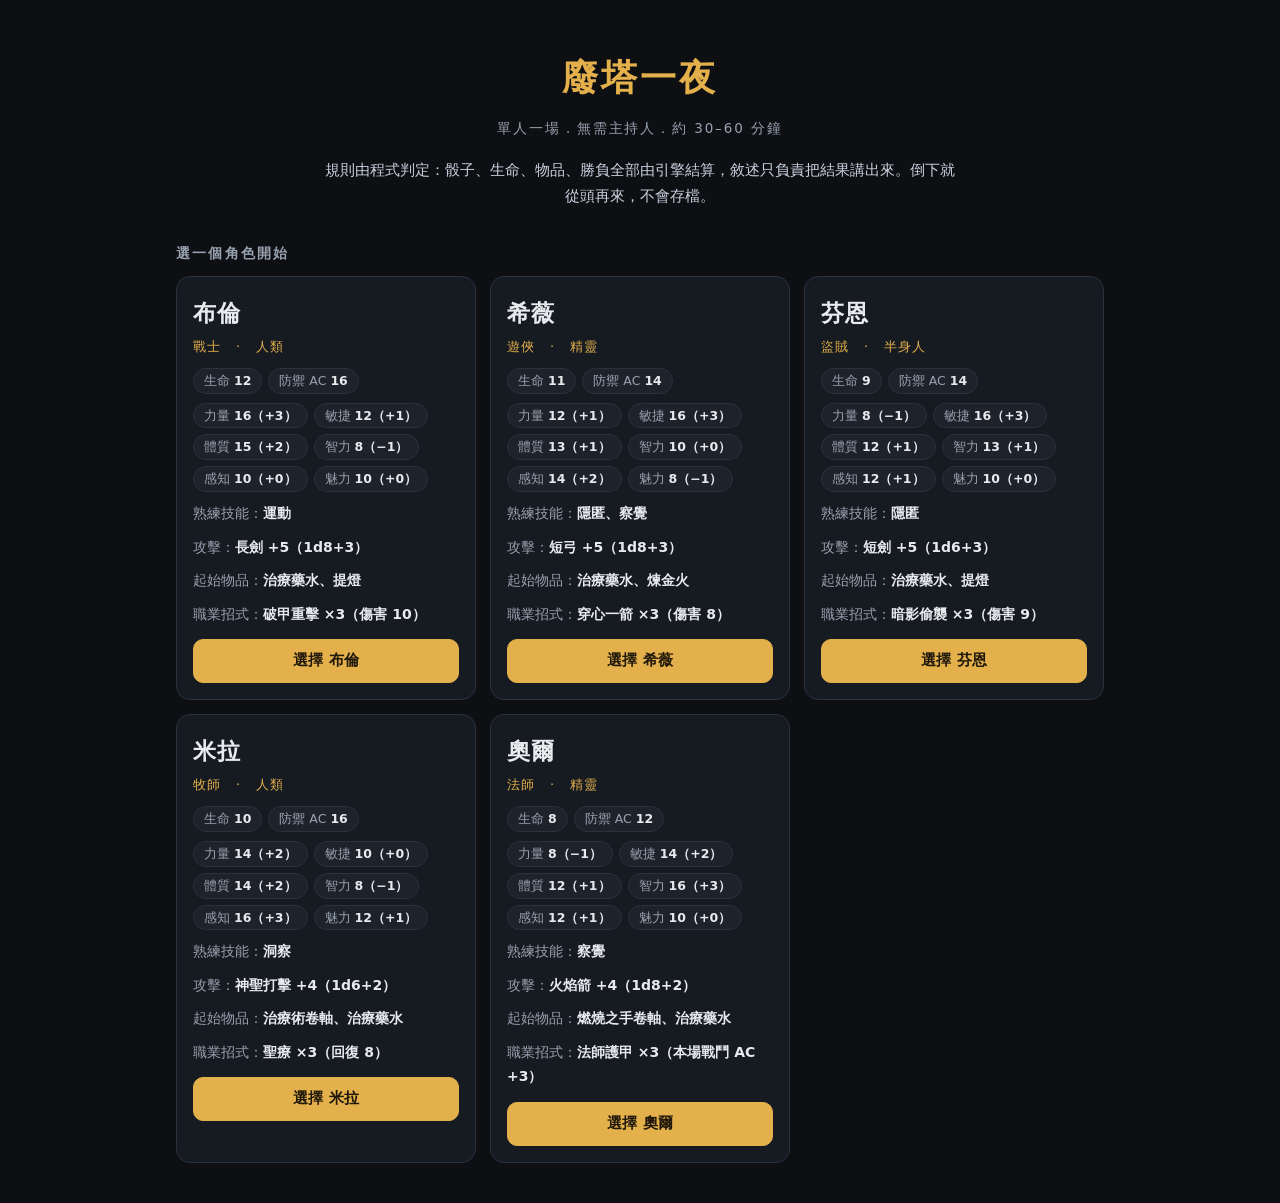
==== commit 48216eae: "Put the phase 1 outline in preview and leave the live root page untouched. Root index.html matches m" ====
--- a/index.html
+++ b/index.html
@@ -7,11 +7,10 @@
 <link rel="icon" href="data:,">
 <title>廢塔一夜 — 單人一夜 TRPG</title>
 <!--
-  Solo one-shot TRPG. Static files only: this page plus data/ and js/.
+  Solo one-shot TRPG, single self-contained file.
   No build step, no framework, no CDN, no network calls, no external assets.
   Works over http(s) and by double-clicking the file (file://).
   Player-facing text: Traditional Chinese (Hong Kong). Code/comments: English.
-  Story script lives in data/wasted_tower.js — writers edit that, not the engine.
 -->
 <style>
 :root{
@@ -123,29 +122,2540 @@
   .hpbar{width:80px}
   #log{padding:14px 12px 20px}
 }
-
-.banner.rest{border-color:#3d4e62;background:#151b24}
-.banner.rest h2{color:var(--accent)}
-.save-card{margin-top:18px}
-.save-card .row{margin-top:4px}
-textarea.code{
-  width:100%;min-height:88px;resize:vertical;display:block;
-  background:#0d0f13;color:var(--ink);
-  border:1px solid var(--line);border-radius:10px;
-  padding:8px 10px;font:inherit;font-size:16px;line-height:1.45;
-}
-.save-note{color:var(--muted);font-size:13px;margin:8px 0 0}
-.save-error{color:var(--bad);font-size:13.5px;margin:8px 0 0}
-.ending-card{margin:14px 0;padding:0;display:flex;flex-direction:column;align-items:flex-start;gap:8px}
-.ending-img{width:100%;max-width:420px;height:auto;border-radius:12px;border:1px solid var(--line);background:#141820}
-.ending-cap{color:var(--muted);font-size:13px}
 </style>
 </head>
 <body>
 <div id="app"></div>
-<script src="data/wasted_tower.js"></script>
-<script src="js/engine.js"></script>
-<script src="js/narrator.js"></script>
-<script src="js/ui.js"></script>
+
+<!-- ==========================================================================
+     ADVENTURE DATA BLOCK
+     Every adventure lives here, keyed by id. Embedded (not fetched) so the
+     file works from file:// with zero network calls.
+     To add an adventure: append `<id>: { ...adventure json... },` below and
+     point DEFAULT_ADVENTURE_ID at it. The startup validator checks it.
+     ========================================================================== -->
+<script id="adventure-data">
+var ADVENTURES = {
+
+  // ---- wasted_tower : verbatim copy of adventures/wasted_tower.json ----
+  wasted_tower:
+{
+  "title": "廢塔一夜",
+  "start": "f1_gate",
+  "meta": {
+    "required_for_secret": [
+      "f1_rats",
+      "f1_bandit",
+      "f2_bones",
+      "f2_ooze",
+      "f3_cult",
+      "f3_wight",
+      "hide_vault",
+      "hide_crypt"
+    ]
+  },
+  "items": [
+    {
+      "id": "lantern",
+      "name": "提燈",
+      "kind": "gear"
+    },
+    {
+      "id": "iron_key",
+      "name": "鏽鐵鑰匙",
+      "kind": "key"
+    },
+    {
+      "id": "rust_key",
+      "name": "銅鏽鑰匙",
+      "kind": "key"
+    },
+    {
+      "id": "potion_heal",
+      "name": "治療藥水",
+      "kind": "consumable",
+      "heal": 8
+    },
+    {
+      "id": "potion_heal_2",
+      "name": "治療藥水",
+      "kind": "consumable",
+      "heal": 8
+    },
+    {
+      "id": "cure_wounds",
+      "name": "治療術卷軸",
+      "kind": "consumable",
+      "heal": 10
+    },
+    {
+      "id": "burning_hands",
+      "name": "燃燒之手卷軸",
+      "kind": "consumable",
+      "damage": 8
+    },
+    {
+      "id": "alchemist_fire",
+      "name": "煉金火",
+      "kind": "consumable",
+      "damage": 6
+    },
+    {
+      "id": "holy_water",
+      "name": "聖水",
+      "kind": "consumable",
+      "damage": 7
+    }
+  ],
+  "pregens": [
+    {
+      "name": "布倫",
+      "class": "戰士",
+      "race": "人類",
+      "str": 16,
+      "dex": 12,
+      "con": 15,
+      "int": 8,
+      "wis": 10,
+      "cha": 10,
+      "ac": 16,
+      "hp_max": 12,
+      "skills": [
+        "athletics"
+      ],
+      "attack": {
+        "name": "長劍",
+        "bonus": 5,
+        "damage": "1d8+3"
+      },
+      "inventory": [
+        "potion_heal",
+        "lantern"
+      ],
+      "features": [
+        {
+          "id": "power_strike",
+          "name": "破甲重擊",
+          "uses": 3,
+          "effect": {
+            "type": "damage",
+            "amount": 10
+          }
+        }
+      ]
+    },
+    {
+      "name": "希薇",
+      "class": "遊俠",
+      "race": "精靈",
+      "str": 12,
+      "dex": 16,
+      "con": 13,
+      "int": 10,
+      "wis": 14,
+      "cha": 8,
+      "ac": 14,
+      "hp_max": 11,
+      "skills": [
+        "stealth",
+        "perception"
+      ],
+      "attack": {
+        "name": "短弓",
+        "bonus": 5,
+        "damage": "1d8+3"
+      },
+      "inventory": [
+        "potion_heal",
+        "alchemist_fire"
+      ],
+      "features": [
+        {
+          "id": "aimed_shot",
+          "name": "穿心一箭",
+          "uses": 3,
+          "effect": {
+            "type": "damage",
+            "amount": 8
+          }
+        }
+      ]
+    },
+    {
+      "name": "芬恩",
+      "class": "盜賊",
+      "race": "半身人",
+      "str": 8,
+      "dex": 16,
+      "con": 12,
+      "int": 13,
+      "wis": 12,
+      "cha": 10,
+      "ac": 14,
+      "hp_max": 9,
+      "skills": [
+        "stealth"
+      ],
+      "attack": {
+        "name": "短劍",
+        "bonus": 5,
+        "damage": "1d6+3"
+      },
+      "inventory": [
+        "potion_heal",
+        "lantern"
+      ],
+      "features": [
+        {
+          "id": "sneak_stab",
+          "name": "暗影偷襲",
+          "uses": 3,
+          "effect": {
+            "type": "damage",
+            "amount": 9
+          }
+        }
+      ]
+    },
+    {
+      "name": "米拉",
+      "class": "牧師",
+      "race": "人類",
+      "str": 14,
+      "dex": 10,
+      "con": 14,
+      "int": 8,
+      "wis": 16,
+      "cha": 12,
+      "ac": 16,
+      "hp_max": 10,
+      "skills": [
+        "insight"
+      ],
+      "attack": {
+        "name": "神聖打擊",
+        "bonus": 4,
+        "damage": "1d6+2"
+      },
+      "inventory": [
+        "cure_wounds",
+        "potion_heal"
+      ],
+      "features": [
+        {
+          "id": "lay_on_hands",
+          "name": "聖療",
+          "uses": 3,
+          "effect": {
+            "type": "heal",
+            "amount": 8
+          }
+        }
+      ]
+    },
+    {
+      "name": "奧爾",
+      "class": "法師",
+      "race": "精靈",
+      "str": 8,
+      "dex": 14,
+      "con": 12,
+      "int": 16,
+      "wis": 12,
+      "cha": 10,
+      "ac": 12,
+      "hp_max": 8,
+      "skills": [
+        "perception"
+      ],
+      "attack": {
+        "name": "火焰箭",
+        "bonus": 4,
+        "damage": "1d8+2"
+      },
+      "inventory": [
+        "burning_hands",
+        "potion_heal"
+      ],
+      "features": [
+        {
+          "id": "mage_armor",
+          "name": "法師護甲",
+          "uses": 3,
+          "effect": {
+            "type": "ac_bonus",
+            "amount": 3,
+            "duration": "combat"
+          }
+        }
+      ]
+    }
+  ],
+  "scenes": [
+    {
+      "id": "f1_gate",
+      "type": "beat",
+      "facts": [
+        "林緣有一座廢塔。",
+        "木門半掩。",
+        "天色將晚。"
+      ],
+      "choices": [
+        {
+          "id": "search",
+          "label": "搜查門廊",
+          "to": "f1_rats",
+          "give": [
+            "iron_key"
+          ]
+        },
+        {
+          "id": "rush",
+          "label": "直接進塔",
+          "to": "f1_rats"
+        }
+      ]
+    },
+    {
+      "id": "f1_rats",
+      "type": "combat",
+      "facts": [
+        "門廳竄出腐鼠。",
+        "地上有齧過的布條。",
+        "對面有走廊。"
+      ],
+      "enemies": [
+        {
+          "id": "rat_1",
+          "name": "腐鼠",
+          "ac": 11,
+          "hp": 4,
+          "atk": 2,
+          "damage": "1d4"
+        },
+        {
+          "id": "rat_2",
+          "name": "腐鼠",
+          "ac": 11,
+          "hp": 4,
+          "atk": 2,
+          "damage": "1d4"
+        },
+        {
+          "id": "rat_3",
+          "name": "腐鼠",
+          "ac": 11,
+          "hp": 3,
+          "atk": 2,
+          "damage": "1d4"
+        }
+      ],
+      "win_to": "f1_hall",
+      "flee_to": "f1_gate"
+    },
+    {
+      "id": "f1_hall",
+      "type": "beat",
+      "facts": [
+        "走廊地板塌了一角。",
+        "塵土裡露出朽木梁。",
+        "盡頭有向下的石階。"
+      ],
+      "choices": [
+        {
+          "id": "climb",
+          "label": "攀爬過塌陷處",
+          "to": "f1_ath"
+        },
+        {
+          "id": "creep",
+          "label": "貼牆潛行繞過",
+          "to": "f1_stl"
+        },
+        {
+          "id": "scan",
+          "label": "細看地板找落腳點",
+          "to": "f1_per"
+        }
+      ]
+    },
+    {
+      "id": "f1_ath",
+      "type": "check",
+      "facts": [
+        "你打算硬闖過去。"
+      ],
+      "skill": "athletics",
+      "dc": 12,
+      "success_to": "f1_bandit",
+      "fail_to": "f1_bandit",
+      "fail_hp_delta": -2
+    },
+    {
+      "id": "f1_stl",
+      "type": "check",
+      "facts": [
+        "你貼著牆邊找縫隙繞過去。"
+      ],
+      "skill": "stealth",
+      "dc": 12,
+      "success_to": "f1_bandit",
+      "fail_to": "f1_bandit",
+      "fail_hp_delta": -2
+    },
+    {
+      "id": "f1_per",
+      "type": "check",
+      "facts": [
+        "你仔細觀察哪塊地板還撐得住。"
+      ],
+      "skill": "perception",
+      "dc": 12,
+      "success_to": "f1_bandit",
+      "fail_to": "f1_bandit",
+      "fail_hp_delta": -2
+    },
+    {
+      "id": "f1_bandit",
+      "type": "combat",
+      "facts": [
+        "石階口有一個盜墓者擋住去路。",
+        "他握著生鏽短斧。",
+        "只有這一個人。"
+      ],
+      "enemies": [
+        {
+          "id": "bandit",
+          "name": "盜墓者",
+          "ac": 13,
+          "hp": 11,
+          "atk": 3,
+          "damage": "1d6+1"
+        }
+      ],
+      "win_to": "f2_stairs",
+      "flee_to": "f1_hall"
+    },
+    {
+      "id": "f2_stairs",
+      "type": "beat",
+      "facts": [
+        "你來到二層轉角。",
+        "正路通往上層通道。",
+        "側牆有一扇上鎖小門。"
+      ],
+      "choices": [
+        {
+          "id": "side",
+          "label": "用鏽鐵鑰匙開側門",
+          "to": "hide_vault",
+          "require_item": [
+            "iron_key"
+          ]
+        },
+        {
+          "id": "up",
+          "label": "直上正路",
+          "to": "f2_bones"
+        }
+      ]
+    },
+    {
+      "id": "hide_vault",
+      "type": "combat",
+      "facts": [
+        "側門後是一間狹窄寶庫。",
+        "石像守衛擋在箱子前。",
+        "沒有其他出口。"
+      ],
+      "enemies": [
+        {
+          "id": "statue",
+          "name": "石像守衛",
+          "ac": 14,
+          "hp": 14,
+          "atk": 4,
+          "damage": "1d6+1"
+        }
+      ],
+      "win_to": "hide_vault_loot",
+      "flee_to": "f2_stairs"
+    },
+    {
+      "id": "hide_vault_loot",
+      "type": "beat",
+      "facts": [
+        "石像倒下。",
+        "箱內有一把銅鏽鑰匙和一瓶藥水。"
+      ],
+      "choices": [
+        {
+          "id": "take_loot",
+          "label": "拿走鑰匙與藥水，回到正路",
+          "to": "f2_bones",
+          "give": [
+            "rust_key",
+            "potion_heal_2"
+          ],
+          "set_flag": [
+            "vault_cleared"
+          ],
+          "take": [
+            "iron_key"
+          ]
+        }
+      ]
+    },
+    {
+      "id": "f2_bones",
+      "type": "combat",
+      "facts": [
+        "通道裡有一具朽骨站起來。",
+        "通道很窄。",
+        "再往裡是陷阱標記的石板。"
+      ],
+      "enemies": [
+        {
+          "id": "bone_guard",
+          "name": "朽骨守衛",
+          "ac": 12,
+          "hp": 9,
+          "atk": 3,
+          "damage": "1d4+1"
+        }
+      ],
+      "win_to": "f2_trap",
+      "flee_to": "f2_stairs"
+    },
+    {
+      "id": "f2_trap",
+      "type": "beat",
+      "facts": [
+        "石板上有細縫。",
+        "空氣裡有灰塵味。",
+        "對面是濕潤的下層入口。"
+      ],
+      "choices": [
+        {
+          "id": "force",
+          "label": "硬踩過去",
+          "to": "f2_trap_ath"
+        },
+        {
+          "id": "watch",
+          "label": "觀察陷阱縫隙",
+          "to": "f2_trap_per"
+        }
+      ]
+    },
+    {
+      "id": "f2_trap_ath",
+      "type": "check",
+      "facts": [
+        "你打算用腳步硬闖。"
+      ],
+      "skill": "athletics",
+      "dc": 13,
+      "success_to": "f2_ooze",
+      "fail_to": "f2_ooze",
+      "fail_hp_delta": -3
+    },
+    {
+      "id": "f2_trap_per",
+      "type": "check",
+      "facts": [
+        "你盯著縫隙找安全落點。"
+      ],
+      "skill": "perception",
+      "dc": 12,
+      "success_to": "f2_ooze",
+      "fail_to": "f2_ooze",
+      "fail_hp_delta": -2
+    },
+    {
+      "id": "f2_ooze",
+      "type": "combat",
+      "facts": [
+        "濕室裡有一團酸蝕軟泥。",
+        "地面被腐蝕出凹坑。",
+        "只有這一團。"
+      ],
+      "enemies": [
+        {
+          "id": "ooze",
+          "name": "酸蝕軟泥",
+          "ac": 11,
+          "hp": 14,
+          "atk": 3,
+          "damage": "1d4+1"
+        }
+      ],
+      "win_to": "f3_door",
+      "flee_to": "f2_trap"
+    },
+    {
+      "id": "f3_door",
+      "type": "beat",
+      "facts": [
+        "底層鐵門擋住內室。",
+        "門上有銅鏽鎖孔。",
+        "門後傳出冷風。"
+      ],
+      "choices": [
+        {
+          "id": "unlock",
+          "label": "用銅鏽鑰匙開門",
+          "to": "f3_cult",
+          "require_item": [
+            "rust_key"
+          ]
+        },
+        {
+          "id": "smash",
+          "label": "撞開鐵門",
+          "to": "f3_cult",
+          "hp_delta": -3
+        }
+      ]
+    },
+    {
+      "id": "f3_cult",
+      "type": "combat",
+      "facts": [
+        "內室站著一個塔影邪徒。",
+        "他手持短杖。",
+        "再往裡是祭壇走廊。"
+      ],
+      "enemies": [
+        {
+          "id": "cultist",
+          "name": "塔影邪徒",
+          "ac": 12,
+          "hp": 12,
+          "atk": 3,
+          "damage": "1d6+1"
+        }
+      ],
+      "win_to": "f3_shrine",
+      "flee_to": "f3_door"
+    },
+    {
+      "id": "f3_shrine",
+      "type": "beat",
+      "facts": [
+        "祭壇前可以稍作喘息。",
+        "牆邊有一個密龕。",
+        "正門通往怨靈內室。"
+      ],
+      "choices": [
+        {
+          "id": "niche",
+          "label": "打開密龕",
+          "to": "hide_crypt",
+          "require_flag": [
+            "vault_cleared"
+          ]
+        },
+        {
+          "id": "rush_boss",
+          "label": "直闖內室",
+          "to": "f3_wight"
+        }
+      ]
+    },
+    {
+      "id": "hide_crypt",
+      "type": "combat",
+      "facts": [
+        "密龕後是一間小墓室。",
+        "墓影從棺中升起。",
+        "角落有一瓶聖水。"
+      ],
+      "enemies": [
+        {
+          "id": "crypt_shade",
+          "name": "墓影",
+          "ac": 12,
+          "hp": 10,
+          "atk": 3,
+          "damage": "1d4+2"
+        }
+      ],
+      "win_to": "hide_crypt_loot",
+      "flee_to": "f3_shrine"
+    },
+    {
+      "id": "hide_crypt_loot",
+      "type": "beat",
+      "facts": [
+        "墓影散去。",
+        "你取得聖水。"
+      ],
+      "choices": [
+        {
+          "id": "take_holy",
+          "label": "帶回祭壇走廊",
+          "to": "f3_wight",
+          "give": [
+            "holy_water"
+          ]
+        }
+      ]
+    },
+    {
+      "id": "f3_wight",
+      "type": "combat",
+      "facts": [
+        "內室中央立著塔影怨靈。",
+        "沒有其他出口。"
+      ],
+      "enemies": [
+        {
+          "id": "tower_wight",
+          "name": "塔影怨靈",
+          "ac": 13,
+          "hp": 16,
+          "atk": 4,
+          "damage": "1d6+1"
+        }
+      ],
+      "win_to": "post_tower"
+    },
+    {
+      "id": "post_tower",
+      "type": "beat",
+      "facts": [
+        "怨靈散成灰。",
+        "你走出廢塔。",
+        "林緣風很大。"
+      ],
+      "choices": [
+        {
+          "id": "leave",
+          "label": "帶著銅徽離開",
+          "to": "win"
+        },
+        {
+          "id": "face_rival",
+          "label": "面對跟蹤的冒險者",
+          "to": "pick_rival",
+          "require_flag": [
+            "secret_ready"
+          ]
+        }
+      ]
+    },
+    {
+      "id": "pick_rival",
+      "type": "beat",
+      "facts": [
+        "林緣站著另一名冒險者。",
+        "對方擋住去路。"
+      ],
+      "choices_from": "other_pregens",
+      "choice_to": "rival_boss"
+    },
+    {
+      "id": "rival_boss",
+      "type": "combat",
+      "facts": [
+        "對手拔出武器。",
+        "這是一場冒險者對決。"
+      ],
+      "enemies": [
+        {
+          "from_pregen": "selected_rival"
+        }
+      ],
+      "win_to": "secret_win",
+      "flee_to": "post_tower"
+    },
+    {
+      "id": "win",
+      "type": "end",
+      "end": "win",
+      "facts": [
+        "你取下牆上的銅徽。",
+        "廢塔恢復寂靜。",
+        "這一夜結束了。"
+      ]
+    },
+    {
+      "id": "secret_win",
+      "type": "end",
+      "end": "secret_win",
+      "facts": [
+        "跟蹤者倒下。",
+        "你清掃了整座廢塔。",
+        "銅徽在夜色中發亮。",
+        "隱藏結局。"
+      ]
+    }
+  ]
+}
+
+};
+
+var DEFAULT_ADVENTURE_ID = 'wasted_tower';
+
+if (typeof module !== 'undefined' && module.exports) {
+  module.exports = { ADVENTURES: ADVENTURES, DEFAULT_ADVENTURE_ID: DEFAULT_ADVENTURE_ID };
+}
+</script>
+
+<!-- ==========================================================================
+     ENGINE
+     The deterministic rules engine. It owns ALL state: HP, inventory, dice,
+     combat, scene transitions, win/lose. It touches no DOM, so a node test
+     harness can load this exact block and drive it headlessly.
+     ========================================================================== -->
+<script id="engine">
+
+(function (global) {
+  'use strict';
+
+  // ---------------------------------------------------------------- constants
+  var PROFICIENCY_BONUS = 2;
+
+  // The only skills that exist, mapped to the ability they use.
+  var SKILL_ABILITY = {
+    athletics: 'str',
+    stealth: 'dex',
+    perception: 'wis',
+    insight: 'wis',
+    persuasion: 'cha'
+  };
+
+  var SKILL_LABEL = {
+    athletics: '運動', stealth: '隱匿', perception: '察覺',
+    insight: '洞察', persuasion: '說服'
+  };
+
+  var ABILITY_LABEL = {
+    str: '力量', dex: '敏捷', con: '體質', int: '智力', wis: '感知', cha: '魅力'
+  };
+
+  var SCENE_TYPES = ['beat', 'check', 'combat', 'end'];
+  var ITEM_KINDS = ['gear', 'key', 'consumable'];
+
+  // ---------------------------------------------------------------------- rng
+  // Every die in the game goes through an rng object exposing die(sides).
+  // makeRng is a seeded mulberry32 so a seed replays an identical run.
+  function makeRng(seed) {
+    var s = (seed >>> 0) || 0x9e3779b9;
+    var count = 0;
+    function next() {
+      s = (s + 0x6d2b79f5) | 0;
+      var t = Math.imul(s ^ (s >>> 15), 1 | s);
+      t = (t + Math.imul(t ^ (t >>> 7), 61 | t)) ^ t;
+      return ((t ^ (t >>> 14)) >>> 0) / 4294967296;
+    }
+    return {
+      kind: 'seeded',
+      seed: seed,
+      next: next,
+      rolled: function () { return count; },
+      die: function (sides) { count++; return Math.floor(next() * sides) + 1; }
+    };
+  }
+
+  // Fixed-sequence rng: same interface, used by tests that need exact faces.
+  function makeFixedRng(values) {
+    var i = 0;
+    return {
+      kind: 'fixed',
+      next: function () { return 0; },
+      rolled: function () { return i; },
+      die: function (sides) {
+        if (i >= values.length) throw new Error('fixed rng exhausted');
+        var v = values[i++];
+        return Math.max(1, Math.min(sides, v));
+      }
+    };
+  }
+
+  // --------------------------------------------------------------------- dice
+  var DICE_RE = /^\s*(\d+)\s*[dD]\s*(\d+)\s*(?:([+-])\s*(\d+))?\s*$/;
+
+  function parseDice(spec) {
+    if (typeof spec !== 'string') return null;
+    var m = DICE_RE.exec(spec);
+    if (!m) return null;
+    var count = parseInt(m[1], 10);
+    var sides = parseInt(m[2], 10);
+    var mod = m[4] ? parseInt(m[4], 10) * (m[3] === '-' ? -1 : 1) : 0;
+    if (!(count >= 1) || !(sides >= 2)) return null;
+    return { count: count, sides: sides, mod: mod };
+  }
+
+  function rollDice(spec, rng) {
+    var p = parseDice(spec);
+    if (!p) throw new Error('bad dice spec: ' + spec);
+    var rolls = [], total = 0;
+    for (var i = 0; i < p.count; i++) {
+      var r = rng.die(p.sides);
+      rolls.push(r);
+      total += r;
+    }
+    total += p.mod;
+    return { spec: spec, rolls: rolls, mod: p.mod, total: total };
+  }
+
+  function abilityMod(score) { return Math.floor((score - 10) / 2); }
+
+  // ---------------------------------------------------------------- validator
+  // Runs over the embedded data at startup. If it returns ok:false the UI
+  // refuses to start and prints the messages.
+  function validateAdventure(adv) {
+    var errors = [];
+    function err(msg) { errors.push(msg); }
+
+    if (!adv || typeof adv !== 'object') {
+      return { ok: false, errors: ['冒險資料不存在或格式錯誤。'] };
+    }
+    if (typeof adv.title !== 'string' || !adv.title) err('冒險缺少 title。');
+    if (typeof adv.start !== 'string' || !adv.start) err('冒險缺少 start（起始場景）。');
+
+    // --- items
+    var items = {};
+    if (!Array.isArray(adv.items)) {
+      err('冒險缺少 items 陣列。');
+    } else {
+      adv.items.forEach(function (it, i) {
+        var where = '物品 #' + i;
+        if (!it || typeof it.id !== 'string' || !it.id) { err(where + ' 缺少 id。'); return; }
+        where = '物品「' + it.id + '」';
+        if (items[it.id]) err(where + ' 的 id 重複。');
+        items[it.id] = it;
+        if (typeof it.name !== 'string' || !it.name) err(where + ' 缺少 name。');
+        if (ITEM_KINDS.indexOf(it.kind) < 0) err(where + ' 的 kind「' + it.kind + '」不合法（只能是 gear / key / consumable）。');
+        var hasHeal = it.heal !== undefined && it.heal !== null;
+        var hasDmg = it.damage !== undefined && it.damage !== null;
+        if (it.kind === 'consumable') {
+          if (hasHeal && hasDmg) err(where + ' 同時有 heal 和 damage，消耗品只能二擇其一。');
+          if (!hasHeal && !hasDmg) err(where + ' 既沒有 heal 也沒有 damage，消耗品必須二擇其一。');
+          if (hasHeal && !Number.isInteger(it.heal)) err(where + ' 的 heal 必須是整數。');
+          if (hasDmg && !Number.isInteger(it.damage)) err(where + ' 的 damage 必須是整數。');
+        } else if (hasHeal || hasDmg) {
+          err(where + ' 不是消耗品，卻有 heal / damage。');
+        }
+      });
+    }
+    function checkItem(id, where) {
+      if (!items[id]) err(where + ' 指向不存在的物品「' + id + '」。');
+    }
+
+    // --- scenes
+    var scenes = {};
+    if (!Array.isArray(adv.scenes) || adv.scenes.length === 0) {
+      err('冒險缺少 scenes 陣列。');
+    } else {
+      adv.scenes.forEach(function (sc, i) {
+        if (!sc || typeof sc.id !== 'string' || !sc.id) { err('場景 #' + i + ' 缺少 id。'); return; }
+        if (scenes[sc.id]) err('場景「' + sc.id + '」的 id 重複。');
+        scenes[sc.id] = sc;
+      });
+    }
+    function checkScene(id, where) {
+      if (typeof id !== 'string' || !scenes[id]) err(where + ' 指向不存在的場景「' + id + '」。');
+    }
+
+    if (typeof adv.start === 'string' && adv.start && !scenes[adv.start]) {
+      err('起始場景「' + adv.start + '」不存在。');
+    }
+
+    (Array.isArray(adv.scenes) ? adv.scenes : []).forEach(function (sc) {
+      if (!sc || typeof sc.id !== 'string') return;
+      var where = '場景「' + sc.id + '」';
+      if (SCENE_TYPES.indexOf(sc.type) < 0) { err(where + ' 的 type「' + sc.type + '」不合法。'); return; }
+      if (sc.facts !== undefined && !Array.isArray(sc.facts)) err(where + ' 的 facts 必須是字串陣列。');
+
+      if (sc.type === 'beat') {
+        var fromPregens = sc.choices_from === 'other_pregens';
+        if (fromPregens) {
+          if (typeof sc.choice_to !== 'string' || !sc.choice_to) err(where + ' 使用 choices_from 時必須有 choice_to。');
+          else checkScene(sc.choice_to, where + ' 的 choice_to');
+        } else if (!Array.isArray(sc.choices) || sc.choices.length === 0) {
+          err(where + ' 沒有 choices。');
+          return;
+        }
+        (Array.isArray(sc.choices) ? sc.choices : []).forEach(function (c, ci) {
+          var cw = where + ' 的選項 #' + ci;
+          if (!c || typeof c.id !== 'string' || !c.id) err(cw + ' 缺少 id。');
+          else cw = where + ' 的選項「' + c.id + '」';
+          if (!c || typeof c.label !== 'string' || !c.label) err(cw + ' 缺少 label。');
+          if (!c) return;
+          checkScene(c.to, cw + ' 的 to');
+          ['give', 'take', 'require_item'].forEach(function (f) {
+            if (c[f] === undefined) return;
+            if (!Array.isArray(c[f])) { err(cw + ' 的 ' + f + ' 必須是陣列。'); return; }
+            c[f].forEach(function (id) { checkItem(id, cw + ' 的 ' + f); });
+          });
+          ['require_flag', 'set_flag'].forEach(function (f) {
+            if (c[f] !== undefined && !Array.isArray(c[f])) err(cw + ' 的 ' + f + ' 必須是陣列。');
+          });
+          if (c.hp_delta !== undefined && !Number.isInteger(c.hp_delta)) err(cw + ' 的 hp_delta 必須是整數。');
+        });
+      } else if (sc.type === 'check') {
+        if (!SKILL_ABILITY[sc.skill]) {
+          err(where + ' 的 skill「' + sc.skill + '」不在允許的五項技能內（athletics / stealth / perception / insight / persuasion）。');
+        }
+        if (!Number.isInteger(sc.dc)) err(where + ' 的 dc 必須是整數。');
+        checkScene(sc.success_to, where + ' 的 success_to');
+        checkScene(sc.fail_to, where + ' 的 fail_to');
+        if (sc.fail_hp_delta !== undefined && !Number.isInteger(sc.fail_hp_delta)) err(where + ' 的 fail_hp_delta 必須是整數。');
+      } else if (sc.type === 'combat') {
+        if (!Array.isArray(sc.enemies) || sc.enemies.length === 0) err(where + ' 沒有 enemies。');
+        else sc.enemies.forEach(function (e, ei) {
+          var ew = where + ' 的敵人 #' + ei;
+          if (!e) { err(ew + ' 缺少資料。'); return; }
+          if (e.from_pregen) {
+            if (e.from_pregen !== 'selected_rival') err(ew + ' 的 from_pregen 只接受 selected_rival。');
+            return;
+          }
+          if (typeof e.name !== 'string' || !e.name) err(ew + ' 缺少 name。');
+          ['ac', 'hp', 'atk'].forEach(function (f) {
+            if (!Number.isInteger(e[f])) err(ew + ' 的 ' + f + ' 必須是整數。');
+          });
+          if (!parseDice(e.damage)) err(ew + ' 的 damage「' + e.damage + '」不是合法骰子字串。');
+        });
+        checkScene(sc.win_to, where + ' 的 win_to');
+        if (sc.flee_to !== undefined && sc.flee_to !== null) checkScene(sc.flee_to, where + ' 的 flee_to');
+      } else if (sc.type === 'end') {
+        if (sc.end !== 'win' && sc.end !== 'lose' && sc.end !== 'secret_win') {
+          err(where + ' 的 end 必須是 win / lose / secret_win。');
+        }
+      }
+    });
+
+    // --- meta.required_for_secret
+    if (adv.meta !== undefined && adv.meta !== null) {
+      if (typeof adv.meta !== 'object' || Array.isArray(adv.meta)) {
+        err('meta 必須是物件。');
+      } else if (adv.meta.required_for_secret !== undefined) {
+        var req = adv.meta.required_for_secret;
+        if (!Array.isArray(req)) err('meta.required_for_secret 必須是陣列。');
+        else req.forEach(function (id, i) {
+          if (typeof id !== 'string' || !id) { err('meta.required_for_secret[' + i + '] 必須是非空字串。'); return; }
+          if (!scenes[id]) err('meta.required_for_secret 指向不存在的場景「' + id + '」。');
+          else if (scenes[id].type !== 'combat') err('meta.required_for_secret 的「' + id + '」必須是 combat 場景。');
+        });
+      }
+    }
+
+    // --- pregens
+    if (!Array.isArray(adv.pregens) || adv.pregens.length === 0) {
+      err('冒險缺少 pregens 陣列。');
+    } else {
+      adv.pregens.forEach(function (p, i) {
+        var pw = '角色 #' + i;
+        if (!p || typeof p.name !== 'string' || !p.name) { err(pw + ' 缺少 name。'); return; }
+        pw = '角色「' + p.name + '」';
+        ['class', 'race'].forEach(function (f) {
+          if (typeof p[f] !== 'string' || !p[f]) err(pw + ' 缺少 ' + f + '。');
+        });
+        ['str', 'dex', 'con', 'int', 'wis', 'cha', 'ac', 'hp_max'].forEach(function (f) {
+          if (!Number.isInteger(p[f])) err(pw + ' 的 ' + f + ' 必須是整數。');
+        });
+        if (!Array.isArray(p.skills)) err(pw + ' 的 skills 必須是陣列。');
+        else p.skills.forEach(function (s) {
+          if (!SKILL_ABILITY[s]) err(pw + ' 的技能「' + s + '」不在允許的五項技能內。');
+        });
+        if (!p.attack || typeof p.attack !== 'object') err(pw + ' 缺少 attack。');
+        else {
+          if (typeof p.attack.name !== 'string' || !p.attack.name) err(pw + ' 的 attack 缺少 name。');
+          if (!Number.isInteger(p.attack.bonus)) err(pw + ' 的 attack.bonus 必須是整數。');
+          if (!parseDice(p.attack.damage)) err(pw + ' 的 attack.damage「' + p.attack.damage + '」不是合法骰子字串。');
+        }
+        if (!Array.isArray(p.inventory)) err(pw + ' 的 inventory 必須是陣列。');
+        else p.inventory.forEach(function (id) { checkItem(id, pw + ' 的 inventory'); });
+        if (!Array.isArray(p.features) || p.features.length !== 1) {
+          err(pw + ' 必須剛好有 1 個 features。');
+        } else {
+          var f = p.features[0];
+          if (!f || typeof f.id !== 'string' || !f.id) err(pw + ' 的 feature 缺少 id。');
+          if (!f || typeof f.name !== 'string' || !f.name) err(pw + ' 的 feature 缺少 name。');
+          if (!f || f.uses !== 3) err(pw + ' 的 feature.uses 必須是 3。');
+          if (!f || !f.effect || typeof f.effect !== 'object') err(pw + ' 的 feature 缺少 effect。');
+          else {
+            var et = f.effect.type;
+            if (et === 'damage' || et === 'heal') {
+              if (!Number.isInteger(f.effect.amount) || f.effect.amount < 1) {
+                err(pw + ' 的 feature.effect.amount 必須是正整數。');
+              }
+            } else if (et === 'ac_bonus') {
+              if (!Number.isInteger(f.effect.amount) || f.effect.amount < 1) {
+                err(pw + ' 的 feature.effect.amount 必須是正整數。');
+              }
+              if (f.effect.duration !== 'combat') {
+                err(pw + ' 的 feature.effect.duration 必須是 "combat"。');
+              }
+            } else {
+              err(pw + ' 的 feature.effect.type 必須是 damage / heal / ac_bonus。');
+            }
+          }
+        }
+      });
+    }
+
+    return { ok: errors.length === 0, errors: errors };
+  }
+
+  // ------------------------------------------------------------------- engine
+  // status: 'idle' (no run yet) | 'playing' | 'won' | 'secret_won' | 'lost'
+  function Engine(adventure, options) {
+    options = options || {};
+    var report = validateAdventure(adventure);
+    if (!report.ok) throw new Error('invalid adventure: ' + report.errors.join(' / '));
+    this.adventure = adventure;
+    this.rng = options.rng || makeRng(options.seed == null ? 20260904 : options.seed);
+    this.items = {};
+    adventure.items.forEach(function (it) { this.items[it.id] = it; }, this);
+    this.scenes = {};
+    adventure.scenes.forEach(function (sc) { this.scenes[sc.id] = sc; }, this);
+    this.status = 'idle';
+    this.pregenIndex = null;
+    this.character = null;
+    this.scene = null;
+    this.sceneId = null;
+    this.flags = {};
+    this.clearedCombats = {};
+    this.rivalPregenIndex = null;
+    this.encounter = null;
+    this.round = 0;
+    this.events = [];
+  }
+
+  // --- internal plumbing -----------------------------------------------------
+  // Every event carries the frozen narration allowlist exactly as it stood the
+  // moment the engine settled that event, so prose can never read later state.
+  Engine.prototype.emit = function (ev) {
+    ev.view = this.narrationView(null);
+    this.events.push(ev);
+    return ev;
+  };
+  Engine.prototype.ok = function () { return { ok: true, error: null, events: this.events.slice() }; };
+  // reject() never mutates game state; the caller's attempt simply did not happen.
+  Engine.prototype.reject = function (msg) { return { ok: false, error: msg, events: this.events.slice() }; };
+
+  Engine.prototype.itemName = function (id) {
+    return this.items[id] ? this.items[id].name : id;
+  };
+
+  Engine.prototype.inventoryNames = function () {
+    return this.character ? this.character.inventory.map(this.itemName, this) : [];
+  };
+
+  Engine.prototype.livingEnemies = function () {
+    if (!this.encounter) return [];
+    var out = [];
+    this.encounter.enemies.forEach(function (e, i) {
+      if (e.hp > 0) out.push({ index: i, ref: e, name: e.name, hp: e.hp, hp_max: e.hp_max });
+    });
+    return out;
+  };
+
+  Engine.prototype.enemySnapshot = function () {
+    if (!this.encounter) return [];
+    return this.encounter.enemies.map(function (e, i) {
+      return { index: i, name: e.name, hp: e.hp, hp_max: e.hp_max, alive: e.hp > 0 };
+    });
+  };
+
+  // --- run lifecycle ---------------------------------------------------------
+  Engine.prototype.characterFromPregen = function (p) {
+    return {
+      name: p.name, cls: p['class'], race: p.race,
+      str: p.str, dex: p.dex, con: p.con, int: p['int'], wis: p.wis, cha: p.cha,
+      ac: p.ac, acBonus: 0, hp: p.hp_max, hp_max: p.hp_max,
+      skills: p.skills.slice(),
+      attack: { name: p.attack.name, bonus: p.attack.bonus, damage: p.attack.damage },
+      inventory: p.inventory.slice(),
+      features: (p.features || []).map(function (f) {
+        return {
+          id: f.id, name: f.name, uses: f.uses, usesMax: f.uses,
+          effect: JSON.parse(JSON.stringify(f.effect))
+        };
+      })
+    };
+  };
+
+  Engine.prototype.effectiveAc = function () {
+    return this.character ? this.character.ac + (this.character.acBonus || 0) : 0;
+  };
+
+  Engine.prototype.clearCombatBonuses = function () {
+    if (this.character && this.character.acBonus) this.character.acBonus = 0;
+  };
+
+  Engine.prototype.refreshSecretReady = function () {
+    var req = (this.adventure.meta && this.adventure.meta.required_for_secret) || [];
+    if (!req.length) return;
+    for (var i = 0; i < req.length; i++) {
+      if (!this.clearedCombats[req[i]]) {
+        if (this.flags.secret_ready) delete this.flags.secret_ready;
+        return;
+      }
+    }
+    this.flags.secret_ready = true;
+  };
+
+  Engine.prototype.markCombatCleared = function (sceneId) {
+    if (sceneId) this.clearedCombats[sceneId] = true;
+    this.refreshSecretReady();
+  };
+
+  Engine.prototype.resolveEnemy = function (e, index) {
+    if (e && e.from_pregen === 'selected_rival') {
+      var idx = this.rivalPregenIndex;
+      if (idx === null || idx === undefined) throw new Error('selected_rival but no rival chosen');
+      var p = this.adventure.pregens[idx];
+      if (!p) throw new Error('invalid rival pregen index');
+      return {
+        id: 'rival',
+        name: p.name,
+        cls: p.class,
+        race: p.race,
+        ac: p.ac,
+        hp: p.hp_max,
+        hp_max: p.hp_max,
+        atk: p.attack.bonus,
+        damage: p.attack.damage
+      };
+    }
+    return {
+      id: e.id || ('enemy_' + index),
+      name: e.name,
+      cls: e.class || null,
+      race: e.race || null,
+      ac: e.ac,
+      hp: e.hp,
+      hp_max: e.hp,
+      atk: e.atk,
+      damage: e.damage
+    };
+  };
+
+  Engine.prototype.resolvedChoices = function () {
+    var sc = this.scene;
+    if (!sc || sc.type !== 'beat') return [];
+    if (sc.choices_from === 'other_pregens') {
+      var out = [];
+      var self = this;
+      var to = sc.choice_to;
+      this.adventure.pregens.forEach(function (p, i) {
+        if (i === self.pregenIndex) return;
+        out.push({
+          id: 'rival_' + i,
+          label: p.name + '（' + p.class + '／' + p.race + '）',
+          to: to,
+          _rival_index: i
+        });
+      });
+      return out;
+    }
+    return (sc.choices || []).slice();
+  };
+
+  // Fresh character state, flags cleared, back to the start scene.
+  Engine.prototype.beginRun = function (pregenIndex) {
+    var p = this.adventure.pregens[pregenIndex];
+    if (!p) return this.reject('沒有這個角色。');
+    this.pregenIndex = pregenIndex;
+    this.character = this.characterFromPregen(p);
+    this.flags = {};
+    this.clearedCombats = {};
+    this.rivalPregenIndex = null;
+    this.encounter = null;
+    this.round = 0;
+    this.status = 'playing';
+    this.emit({
+      t: 'run_start',
+      name: this.character.name, cls: this.character.cls, race: this.character.race,
+      hp: this.character.hp, hp_max: this.character.hp_max,
+      inventory: this.inventoryNames()
+    });
+    this.enterScene(this.adventure.start);
+    return this.ok();
+  };
+
+  Engine.prototype.start = function (pregenIndex) {
+    this.events = [];
+    return this.beginRun(pregenIndex);
+  };
+
+  // Full restart from the start scene with fresh character state.
+  Engine.prototype.restart = function () {
+    this.events = [];
+    if (this.pregenIndex == null) return this.reject('還沒有選角色。');
+    return this.beginRun(this.pregenIndex);
+  };
+
+  Engine.prototype.lose = function (cause) {
+    this.status = 'lost';
+    this.emit({ t: 'end', outcome: 'lost', cause: cause || 'hp' });
+  };
+
+  Engine.prototype.enterScene = function (id) {
+    var sc = this.scenes[id];
+    if (!sc) throw new Error('unknown scene: ' + id); // validator makes this unreachable
+    // Combat-only AC bonus ends when leaving combat (flee or all enemies dead).
+    this.clearCombatBonuses();
+    this.sceneId = id;
+    this.scene = sc;
+    this.encounter = null;
+    this.refreshSecretReady();
+    if (sc.type === 'combat') {
+      this.round = 1;
+      var self = this;
+      this.encounter = {
+        enemies: sc.enemies.map(function (e, i) { return self.resolveEnemy(e, i); })
+      };
+    }
+    this.emit({
+      t: 'scene',
+      sceneType: sc.type,
+      facts: (sc.facts || []).slice(),
+      enemies: this.enemySnapshot()
+    });
+    if (sc.type === 'end') {
+      if (sc.end === 'win') this.status = 'won';
+      else if (sc.end === 'secret_win') this.status = 'secret_won';
+      else this.status = 'lost';
+      this.emit({ t: 'end', outcome: this.status, cause: 'scene' });
+    }
+  };
+
+  // --- hp helper -------------------------------------------------------------
+  // Single place where player HP moves outside of combat damage.
+  Engine.prototype.applyHpDelta = function (delta, reason) {
+    var c = this.character;
+    c.hp = Math.min(c.hp_max, c.hp + delta);
+    if (c.hp < 0) c.hp = 0;
+    this.emit({ t: 'hp', delta: delta, hp: c.hp, hp_max: c.hp_max, reason: reason || null });
+    if (c.hp <= 0) { this.lose('hp'); return false; }
+    return true;
+  };
+
+  // --- legal actions ---------------------------------------------------------
+  Engine.prototype.choiceVisible = function (c) {
+    var i;
+    if (Array.isArray(c.require_flag)) {
+      for (i = 0; i < c.require_flag.length; i++) if (!this.flags[c.require_flag[i]]) return false;
+    }
+    if (Array.isArray(c.require_item)) {
+      for (i = 0; i < c.require_item.length; i++) {
+        if (this.character.inventory.indexOf(c.require_item[i]) < 0) return false;
+      }
+    }
+    return true;
+  };
+
+  // Every inventory slot, with whether use_item on it is legal right now.
+  // use_item is always offered in beat / check / combat scenes; it is never
+  // authored as a choice in the data.
+  Engine.prototype.itemActions = function () {
+    var self = this;
+    var inCombat = this.scene && this.scene.type === 'combat';
+    var living = this.livingEnemies();
+    return this.character.inventory.map(function (id, slot) {
+      var it = self.items[id];
+      var act = {
+        type: 'use_item', slot: slot, itemId: id, itemName: it.name, kind: it.kind,
+        effect: null, amount: 0, enabled: false, needsTarget: false, reason: null
+      };
+      if (it.kind !== 'consumable') {
+        act.reason = '這件物品不能使用。';
+        return act;
+      }
+      if (it.heal !== undefined && it.heal !== null) {
+        act.effect = 'heal';
+        act.amount = it.heal;
+        act.enabled = true;
+      } else {
+        act.effect = 'damage';
+        act.amount = it.damage;
+        if (!inCombat) act.reason = '只能在戰鬥中使用。';
+        else if (living.length === 0) act.reason = '沒有目標。';
+        else { act.enabled = true; act.needsTarget = living.length > 1; }
+      }
+      return act;
+    });
+  };
+
+  // Class features with remaining uses, and whether use_feature is legal now.
+  // use_feature is always offered in beat / check / combat when uses remain;
+  // effect legality (combat-only damage/ac_bonus) gates enabled.
+  Engine.prototype.featureActions = function () {
+    var self = this;
+    var inCombat = this.scene && this.scene.type === 'combat';
+    var living = this.livingEnemies();
+    var features = (this.character && this.character.features) || [];
+    return features.filter(function (f) { return f.uses > 0; }).map(function (f) {
+      var act = {
+        type: 'use_feature', featureId: f.id, featureName: f.name, uses: f.uses,
+        usesMax: f.usesMax, effect: f.effect.type, amount: f.effect.amount,
+        enabled: false, needsTarget: false, reason: null
+      };
+      if (f.effect.type === 'heal') {
+        act.enabled = true;
+      } else if (f.effect.type === 'damage') {
+        if (!inCombat) act.reason = '只能在戰鬥中使用。';
+        else if (living.length === 0) act.reason = '沒有目標。';
+        else { act.enabled = true; act.needsTarget = living.length > 1; }
+      } else if (f.effect.type === 'ac_bonus') {
+        if (!inCombat) act.reason = '只能在戰鬥中使用。';
+        else if ((self.character.acBonus || 0) > 0) act.reason = '這一場已經有護甲加成。';
+        else act.enabled = true;
+      } else {
+        act.reason = '未知的特性效果。';
+      }
+      return act;
+    });
+  };
+
+  Engine.prototype.legalActions = function () {
+    if (this.status !== 'playing' || !this.scene) return [];
+    var sc = this.scene, acts = [], self = this;
+    if (sc.type === 'beat') {
+      this.refreshSecretReady();
+      this.resolvedChoices().forEach(function (c) {
+        if (!self.choiceVisible(c)) return; // hidden when requirements unmet
+        acts.push({ type: 'choice', id: c.id, label: c.label });
+      });
+    } else if (sc.type === 'check') {
+      // No roll happens on entry: the player presses this.
+      acts.push({ type: 'roll', skill: sc.skill, dc: sc.dc });
+    } else if (sc.type === 'combat') {
+      this.livingEnemies().forEach(function (e) {
+        acts.push({ type: 'attack', target: e.index, targetName: e.name, targetHp: e.hp, targetHpMax: e.hp_max });
+      });
+      acts.push({ type: 'flee', to: sc.flee_to || null });
+    }
+    if (sc.type === 'beat' || sc.type === 'check' || sc.type === 'combat') {
+      acts = acts.concat(this.itemActions());
+      acts = acts.concat(this.featureActions());
+    }
+    return acts;
+  };
+
+  // --- actions ---------------------------------------------------------------
+  Engine.prototype.perform = function (action) {
+    this.events = [];
+    if (!action || typeof action.type !== 'string') return this.reject('未知的行動。');
+    if (action.type === 'restart') return this.restart();
+    if (this.status !== 'playing') return this.reject('這一場已經結束了。');
+    switch (action.type) {
+      case 'choice':      return this.doChoice(action.id);
+      case 'roll':        return this.doRoll();
+      case 'attack':      return this.doAttack(action.target);
+      case 'use_item':    return this.doUseItem(action.slot, action.target);
+      case 'use_feature': return this.doUseFeature(action.featureId, action.target);
+      case 'flee':        return this.doFlee();
+      default:            return this.reject('未知的行動。');
+    }
+  };
+
+  Engine.prototype.doChoice = function (id) {
+    var sc = this.scene, self = this;
+    if (sc.type !== 'beat') return this.reject('現在不能做這個選擇。');
+    this.refreshSecretReady();
+    var choice = null;
+    this.resolvedChoices().forEach(function (c) { if (c.id === id) choice = c; });
+    if (!choice) return this.reject('沒有這個選項。');
+    if (!this.choiceVisible(choice)) return this.reject('現在還做不到這件事。');
+
+    this.emit({ t: 'choice', label: choice.label });
+    if (choice._rival_index !== undefined && choice._rival_index !== null) {
+      self.rivalPregenIndex = choice._rival_index;
+    }
+    (choice.set_flag || []).forEach(function (f) { self.flags[f] = true; });
+    (choice.give || []).forEach(function (itemId) {
+      self.character.inventory.push(itemId);
+      self.emit({ t: 'give', itemName: self.itemName(itemId) });
+    });
+    (choice.take || []).forEach(function (itemId) {
+      var i = self.character.inventory.indexOf(itemId);
+      if (i >= 0) {
+        self.character.inventory.splice(i, 1);
+        self.emit({ t: 'take', itemName: self.itemName(itemId) });
+      }
+    });
+    if (choice.hp_delta) {
+      if (!this.applyHpDelta(choice.hp_delta, 'choice')) return this.ok();
+    }
+    this.enterScene(choice.to);
+    return this.ok();
+  };
+
+  Engine.prototype.doRoll = function () {
+    var sc = this.scene, c = this.character;
+    if (sc.type !== 'check') return this.reject('現在不需要擲骰。');
+    var ability = SKILL_ABILITY[sc.skill];
+    var mod = abilityMod(c[ability]);
+    var prof = c.skills.indexOf(sc.skill) >= 0 ? PROFICIENCY_BONUS : 0;
+    var d20 = this.rng.die(20);
+    var total = d20 + mod + prof;
+    var success = total >= sc.dc; // landing exactly on the DC succeeds
+    this.emit({
+      t: 'check', skill: sc.skill, ability: ability,
+      d20: d20, mod: mod, prof: prof, total: total, dc: sc.dc, success: success
+    });
+    if (!success && sc.fail_hp_delta) {
+      if (!this.applyHpDelta(sc.fail_hp_delta, 'check_fail')) return this.ok();
+    }
+    this.enterScene(success ? sc.success_to : sc.fail_to);
+    return this.ok();
+  };
+
+  Engine.prototype.doAttack = function (targetIndex) {
+    var sc = this.scene, c = this.character;
+    if (sc.type !== 'combat') return this.reject('這裡沒有可以攻擊的對象。');
+    var living = this.livingEnemies();
+    if (living.length === 0) return this.reject('沒有目標。');
+    var target = null;
+    if (targetIndex === undefined || targetIndex === null) {
+      if (living.length > 1) return this.reject('要先選一個目標。');
+      target = living[0].ref;
+      targetIndex = living[0].index;
+    } else {
+      var e = this.encounter.enemies[targetIndex];
+      if (!e || e.hp <= 0) return this.reject('這個目標不能攻擊。');
+      target = e;
+    }
+    var d20 = this.rng.die(20);
+    var total = d20 + c.attack.bonus;
+    var hit = total >= target.ac; // natural 20 is just a normal hit
+    var dmg = null;
+    var before = target.hp;
+    if (hit) {
+      dmg = rollDice(c.attack.damage, this.rng);
+      target.hp = Math.max(0, target.hp - dmg.total);
+    }
+    this.emit({
+      t: 'attack', attackName: c.attack.name, attackerName: c.name,
+      d20: d20, bonus: c.attack.bonus, total: total, ac: target.ac, hit: hit,
+      damage: dmg, targetName: target.name, targetHpBefore: before,
+      targetHp: target.hp, targetHpMax: target.hp_max, targetDown: target.hp <= 0
+    });
+    return this.endPlayerTurn();
+  };
+
+  Engine.prototype.doUseItem = function (slot, targetIndex) {
+    var c = this.character, sc = this.scene;
+    if (sc.type !== 'beat' && sc.type !== 'check' && sc.type !== 'combat') {
+      return this.reject('現在不能使用物品。');
+    }
+    if (!Number.isInteger(slot) || slot < 0 || slot >= c.inventory.length) {
+      return this.reject('沒有這件物品。');
+    }
+    var item = this.items[c.inventory[slot]];
+    if (!item) return this.reject('沒有這件物品。');
+    if (item.kind !== 'consumable') return this.reject(item.name + '不能使用。');
+
+    var isDamage = item.damage !== undefined && item.damage !== null;
+    if (isDamage) {
+      // Damage items are combat-only. Outside combat the attempt is rejected
+      // and the item is NOT consumed.
+      if (sc.type !== 'combat') return this.reject(item.name + '只能在戰鬥中使用。');
+      var living = this.livingEnemies();
+      if (living.length === 0) return this.reject('沒有目標。');
+      var target = null;
+      if (targetIndex === undefined || targetIndex === null) {
+        if (living.length > 1) return this.reject('要先選一個目標。');
+        target = living[0].ref;
+      } else {
+        var e = this.encounter.enemies[targetIndex];
+        if (!e || e.hp <= 0) return this.reject('這個目標不能攻擊。');
+        target = e;
+      }
+      var before = target.hp;
+      target.hp = Math.max(0, target.hp - item.damage); // automatic hit, cannot miss
+      c.inventory.splice(slot, 1);                      // single use
+      this.emit({
+        t: 'item_damage', itemName: item.name, amount: item.damage,
+        targetName: target.name, targetHpBefore: before, targetHp: target.hp,
+        targetHpMax: target.hp_max, targetDown: target.hp <= 0,
+        inventory: this.inventoryNames()
+      });
+      return this.endPlayerTurn();
+    }
+
+    var hpBefore = c.hp;
+    c.hp = Math.min(c.hp_max, c.hp + item.heal); // capped at hp_max
+    c.inventory.splice(slot, 1);                 // single use
+    this.emit({
+      t: 'item_heal', itemName: item.name, amount: item.heal,
+      healed: c.hp - hpBefore, hp: c.hp, hp_max: c.hp_max,
+      inventory: this.inventoryNames()
+    });
+    if (sc.type === 'combat') return this.endPlayerTurn();
+    return this.ok();
+  };
+
+  Engine.prototype.doUseFeature = function (featureId, targetIndex) {
+    var c = this.character, sc = this.scene;
+    if (sc.type !== 'beat' && sc.type !== 'check' && sc.type !== 'combat') {
+      return this.reject('現在不能使用特性。');
+    }
+    var features = c.features || [];
+    var usable = features.filter(function (f) { return f.uses > 0; });
+    if (usable.length === 0) return this.reject('沒有可用的特性。');
+    var feature = null;
+    if (featureId === undefined || featureId === null || featureId === '') {
+      if (usable.length > 1) return this.reject('要先選一個特性。');
+      feature = usable[0];
+    } else {
+      features.forEach(function (f) { if (f.id === featureId) feature = f; });
+      if (!feature) return this.reject('沒有這個特性。');
+      if (feature.uses <= 0) return this.reject(feature.name + '已經沒有次數了。');
+    }
+    var effect = feature.effect;
+
+    if (effect.type === 'damage') {
+      if (sc.type !== 'combat') return this.reject(feature.name + '只能在戰鬥中使用。');
+      var living = this.livingEnemies();
+      if (living.length === 0) return this.reject('沒有目標。');
+      var target = null;
+      if (targetIndex === undefined || targetIndex === null) {
+        if (living.length > 1) return this.reject('要先選一個目標。');
+        target = living[0].ref;
+      } else {
+        var e = this.encounter.enemies[targetIndex];
+        if (!e || e.hp <= 0) return this.reject('這個目標不能攻擊。');
+        target = e;
+      }
+      var before = target.hp;
+      target.hp = Math.max(0, target.hp - effect.amount); // automatic hit
+      feature.uses -= 1;
+      this.emit({
+        t: 'feature_damage', featureId: feature.id, featureName: feature.name,
+        amount: effect.amount, uses: feature.uses, usesMax: feature.usesMax,
+        targetName: target.name, targetHpBefore: before, targetHp: target.hp,
+        targetHpMax: target.hp_max, targetDown: target.hp <= 0
+      });
+      return this.endPlayerTurn();
+    }
+
+    if (effect.type === 'heal') {
+      if (c.hp >= c.hp_max) {
+        // Full HP: reject and do NOT deduct uses.
+        return this.reject(feature.name + '：生命已滿，沒有使用。');
+      }
+      var hpBefore = c.hp;
+      c.hp = Math.min(c.hp_max, c.hp + effect.amount);
+      feature.uses -= 1;
+      this.emit({
+        t: 'feature_heal', featureId: feature.id, featureName: feature.name,
+        amount: effect.amount, healed: c.hp - hpBefore,
+        uses: feature.uses, usesMax: feature.usesMax,
+        hp: c.hp, hp_max: c.hp_max
+      });
+      if (sc.type === 'combat') return this.endPlayerTurn();
+      return this.ok();
+    }
+
+    if (effect.type === 'ac_bonus') {
+      if (sc.type !== 'combat') return this.reject(feature.name + '只能在戰鬥中使用。');
+      // Already buffed this combat: reject, do not deduct uses, no stacking.
+      if ((c.acBonus || 0) > 0) {
+        return this.reject(feature.name + '：這一場已經有護甲加成。');
+      }
+      c.acBonus = effect.amount;
+      feature.uses -= 1;
+      this.emit({
+        t: 'feature_ac', featureId: feature.id, featureName: feature.name,
+        amount: effect.amount, uses: feature.uses, usesMax: feature.usesMax,
+        ac: this.effectiveAc(), acBase: c.ac, acBonus: c.acBonus
+      });
+      return this.endPlayerTurn();
+    }
+
+    return this.reject('未知的特性效果。');
+  };
+
+  Engine.prototype.doFlee = function () {
+    var sc = this.scene;
+    if (sc.type !== 'combat') return this.reject('這裡沒有要逃走的東西。');
+    if (sc.flee_to) {
+      this.emit({ t: 'flee', escaped: true });
+      this.enterScene(sc.flee_to);
+      return this.ok();
+    }
+    // No flee_to: the whole run restarts.
+    this.emit({ t: 'flee', escaped: false });
+    this.emit({ t: 'run_restart', reason: 'flee' });
+    return this.beginRun(this.pregenIndex);
+  };
+
+  // After the player's single action, every living enemy attacks.
+  Engine.prototype.endPlayerTurn = function () {
+    var c = this.character, self = this;
+    var living = this.livingEnemies();
+    if (living.length === 0) {
+      this.emit({ t: 'combat_win' });
+      this.markCombatCleared(this.sceneId);
+      this.enterScene(this.scene.win_to);
+      return this.ok();
+    }
+    this.emit({ t: 'enemy_phase', round: this.round });
+    for (var i = 0; i < living.length; i++) {
+      if (this.status !== 'playing') break;
+      var e = living[i].ref;
+      var d20 = this.rng.die(20);
+      var total = d20 + e.atk;
+      var playerAc = self.effectiveAc();
+      var hit = total >= playerAc;
+      var dmg = null;
+      if (hit) {
+        dmg = rollDice(e.damage, this.rng);
+        c.hp = c.hp - dmg.total;
+        if (c.hp < 0) c.hp = 0;
+      }
+      this.emit({
+        t: 'enemy_attack', enemyName: e.name, d20: d20, bonus: e.atk, total: total,
+        ac: playerAc, hit: hit, damage: dmg, hp: c.hp, hp_max: c.hp_max
+      });
+      if (c.hp <= 0) this.lose('hp');
+    }
+    if (this.status === 'playing') this.round++;
+    return this.ok();
+  };
+
+  // --- views -----------------------------------------------------------------
+  // Everything the UI needs to draw the screen.
+  Engine.prototype.uiState = function () {
+    var c = this.character;
+    return {
+      status: this.status,
+      sceneId: this.sceneId,
+      sceneType: this.scene ? this.scene.type : null,
+      round: this.round,
+      character: c ? {
+        name: c.name, cls: c.cls, race: c.race,
+        ac: this.effectiveAc(), acBase: c.ac, acBonus: c.acBonus || 0,
+        hp: c.hp, hp_max: c.hp_max,
+        abilities: { str: c.str, dex: c.dex, con: c.con, int: c.int, wis: c.wis, cha: c.cha },
+        skills: c.skills.slice(),
+        inventory: c.inventory.slice(), inventoryNames: this.inventoryNames(),
+        attack: { name: c.attack.name, bonus: c.attack.bonus, damage: c.attack.damage },
+        features: (c.features || []).map(function (f) {
+          return { id: f.id, name: f.name, uses: f.uses, usesMax: f.usesMax, effect: f.effect.type, amount: f.effect.amount };
+        })
+      } : null,
+      enemies: this.enemySnapshot()
+    };
+  };
+
+  // STRICT narration allowlist. The narrator sees nothing else: scene facts,
+  // name/class/race, hp/hp_max, inventory item names, encounter enemy
+  // names/HP, and this action's dice result. Frozen so it cannot be a channel
+  // back into engine state.
+  Engine.prototype.narrationView = function (dice) {
+    var c = this.character;
+    var enemies = (this.encounter ? this.encounter.enemies : []).map(function (e) {
+      return Object.freeze({ name: e.name, hp: e.hp });
+    });
+    return Object.freeze({
+      facts: Object.freeze((this.scene && this.scene.facts ? this.scene.facts : []).slice()),
+      name: c ? c.name : '', cls: c ? c.cls : '', race: c ? c.race : '',
+      hp: c ? c.hp : 0, hp_max: c ? c.hp_max : 0,
+      inventory: Object.freeze(this.inventoryNames()),
+      enemies: Object.freeze(enemies),
+      dice: dice ? Object.freeze(dice) : null
+    });
+  };
+
+  // ------------------------------------------------------------------- exports
+  var api = {
+    PROFICIENCY_BONUS: PROFICIENCY_BONUS,
+    SKILL_ABILITY: SKILL_ABILITY,
+    SKILL_LABEL: SKILL_LABEL,
+    ABILITY_LABEL: ABILITY_LABEL,
+    makeRng: makeRng,
+    makeFixedRng: makeFixedRng,
+    parseDice: parseDice,
+    rollDice: rollDice,
+    abilityMod: abilityMod,
+    validateAdventure: validateAdventure,
+    Engine: Engine
+  };
+  global.TOWER = global.TOWER || {};
+  for (var k in api) if (Object.prototype.hasOwnProperty.call(api, k)) global.TOWER[k] = api[k];
+  if (typeof module !== 'undefined' && module.exports) module.exports = api;
+})(typeof globalThis !== 'undefined' ? globalThis : this);
+
+</script>
+
+<!-- ==========================================================================
+     NARRATION LAYER
+     Two very different things live here, on purpose:
+
+     1) Mechanics  — the engine's own report of what it already settled
+                     (dice faces, modifiers, totals vs DC/AC, HP moves).
+                     Verbatim numbers, no prose, no choices.
+
+     2) Narrator   — prose. It CANNOT change numbers or state: it is a pure
+                     function of (cue, view) where `view` is the frozen
+                     allowlist from Engine#narrationView — scene facts,
+                     name/class/race, HP/HP max, inventory item names,
+                     encounter enemy names/HP, and this action's dice result.
+                     Nothing else is reachable from here.
+
+     Narrator interface: { id, name, narrate(cue, view) -> [{tone, text}] }
+     An LLM-backed narrator would implement the same shape; only the offline
+     deterministic one ships.
+     ========================================================================== -->
+<script id="narrator">
+(function (global) {
+  'use strict';
+
+  var T = global.TOWER;
+
+  function sign(n) { return (n >= 0 ? '+' : '−') + Math.abs(n); }
+  function diceText(d) {
+    // "[5,3] +2" style breakdown of a rolled dice string
+    var s = '[' + d.rolls.join('、') + ']';
+    if (d.mod) s += ' ' + sign(d.mod);
+    return s;
+  }
+
+  // ------------------------------------------------------------- Mechanics
+  // Turns a settled engine event into the mechanical log lines.
+  var Mechanics = {
+    format: function (ev) {
+      var out = [];
+      switch (ev.t) {
+        case 'run_start':
+          out.push({ tone: 'sys', text: '〔開始〕' + ev.name + '（' + ev.cls + '／' + ev.race + '）　生命 ' + ev.hp + '/' + ev.hp_max });
+          break;
+        case 'choice':
+          out.push({ tone: 'act', text: '〔行動〕' + ev.label });
+          break;
+        case 'give':
+          out.push({ tone: 'sys', text: '〔物品〕獲得　' + ev.itemName });
+          break;
+        case 'take':
+          out.push({ tone: 'sys', text: '〔物品〕失去　' + ev.itemName });
+          break;
+        case 'hp':
+          out.push({ tone: ev.delta < 0 ? 'bad' : 'good', text: '〔狀態〕生命 ' + sign(ev.delta) + ' → ' + ev.hp + '/' + ev.hp_max });
+          break;
+        case 'check':
+          out.push({
+            tone: 'roll',
+            text: '〔擲骰〕' + (T.SKILL_LABEL[ev.skill] || ev.skill) + '檢定：d20(' + ev.d20 + ') ' +
+                  sign(ev.mod) + '（' + (T.ABILITY_LABEL[ev.ability] || ev.ability) + '）' +
+                  (ev.prof ? ' ' + sign(ev.prof) + '（熟練）' : '') +
+                  ' ＝ ' + ev.total + '　／　DC ' + ev.dc + ' → ' + (ev.success ? '成功' : '失敗')
+          });
+          break;
+        case 'attack':
+          out.push({
+            tone: 'roll',
+            text: '〔擲骰〕' + ev.attackName + '：d20(' + ev.d20 + ') ' + sign(ev.bonus) +
+                  ' ＝ ' + ev.total + '　／　' + ev.targetName + ' AC ' + ev.ac +
+                  ' → ' + (ev.hit ? '命中' : '落空')
+          });
+          if (ev.hit) {
+            out.push({
+              tone: 'roll',
+              text: '〔傷害〕' + ev.damage.spec + '：' + diceText(ev.damage) + ' ＝ ' + ev.damage.total +
+                    '　→　' + ev.targetName + ' ' + ev.targetHpBefore + ' → ' + ev.targetHp + '/' + ev.targetHpMax
+            });
+          }
+          break;
+        case 'item_damage':
+          out.push({
+            tone: 'roll',
+            text: '〔物品〕' + ev.itemName + '：自動命中，傷害 ' + ev.amount +
+                  '　→　' + ev.targetName + ' ' + ev.targetHpBefore + ' → ' + ev.targetHp + '/' + ev.targetHpMax
+          });
+          break;
+        case 'item_heal':
+          out.push({
+            tone: 'good',
+            text: '〔物品〕' + ev.itemName + '：回復 ' + ev.amount +
+                  (ev.healed !== ev.amount ? '（上限只回 ' + ev.healed + '）' : '') +
+                  '　→　生命 ' + ev.hp + '/' + ev.hp_max
+          });
+          break;
+        case 'feature_damage':
+          out.push({
+            tone: 'roll',
+            text: '〔特性〕' + ev.featureName + '：自動命中，傷害 ' + ev.amount +
+                  '　→　' + ev.targetName + ' ' + ev.targetHpBefore + ' → ' + ev.targetHp + '/' + ev.targetHpMax +
+                  '　（剩餘 ' + ev.uses + '/' + ev.usesMax + '）'
+          });
+          break;
+        case 'feature_heal':
+          out.push({
+            tone: 'good',
+            text: '〔特性〕' + ev.featureName + '：回復 ' + ev.amount +
+                  (ev.healed !== ev.amount ? '（上限只回 ' + ev.healed + '）' : '') +
+                  '　→　生命 ' + ev.hp + '/' + ev.hp_max +
+                  '　（剩餘 ' + ev.uses + '/' + ev.usesMax + '）'
+          });
+          break;
+        case 'feature_ac':
+          out.push({
+            tone: 'good',
+            text: '〔特性〕' + ev.featureName + '：本場戰鬥 AC +' + ev.amount +
+                  '　→　AC ' + ev.ac +
+                  '　（剩餘 ' + ev.uses + '/' + ev.usesMax + '）'
+          });
+          break;
+        case 'enemy_phase':
+          out.push({ tone: 'sys', text: '〔第 ' + ev.round + ' 回合〕敵方行動' });
+          break;
+        case 'enemy_attack':
+          out.push({
+            tone: 'roll',
+            text: '〔擲骰〕' + ev.enemyName + '攻擊：d20(' + ev.d20 + ') ' + sign(ev.bonus) +
+                  ' ＝ ' + ev.total + '　／　你的 AC ' + ev.ac + ' → ' + (ev.hit ? '命中' : '落空')
+          });
+          if (ev.hit) {
+            out.push({
+              tone: 'bad',
+              text: '〔傷害〕' + ev.damage.spec + '：' + diceText(ev.damage) + ' ＝ ' + ev.damage.total +
+                    '　→　生命 ' + ev.hp + '/' + ev.hp_max
+            });
+          }
+          break;
+        case 'combat_win':
+          out.push({ tone: 'good', text: '〔戰鬥〕敵人全部倒下。' });
+          break;
+        case 'flee':
+          out.push({ tone: 'act', text: ev.escaped ? '〔行動〕逃走' : '〔行動〕逃走　—　這裡沒有退路' });
+          break;
+        case 'run_restart':
+          out.push({ tone: 'sys', text: '〔重來〕整場冒險從頭開始。' });
+          break;
+        default:
+          break;
+      }
+      return out;
+    }
+  };
+
+  // ------------------------------------------------- offline narrator (ships)
+  // Deterministic templating over the allowlist. Same inputs -> same prose.
+  function pick(list, n) { return list[((n % list.length) + list.length) % list.length]; }
+
+  function tick(view, event) {
+    // Deterministic variation index built only from allowlisted numbers.
+    var d = view.dice;
+    var n = view.hp + view.hp_max + (view.facts.length * 3) + (view.inventory.length * 5);
+    if (d) n += (d.d20 || 0) + (d.total || 0) + (d.amount || 0);
+    n += (event.t || '').length;
+    return n;
+  }
+
+  var OfflineNarrator = {
+    id: 'offline',
+    name: '離線敘事器',
+
+    // `cue` selects a template but carries no authored text or game values.
+    // Every word/value inserted into prose comes only from the frozen view.
+    narrate: function (cue, view) {
+      var out = [];
+      var n = tick(view, { t: cue });
+      var names = view.enemies.map(function (e) { return e.name; }).join('、');
+      var d = view.dice;
+
+      switch (cue) {
+        case 'scene_beat':
+          view.facts.forEach(function (f) { out.push({ tone: 'fact', text: f }); });
+          out.push({ tone: 'narr', text: pick([
+            view.name + '停下來，把眼前的東西看清楚。',
+            view.name + '按住呼吸，先看清楚再決定。',
+            view.name + '站著沒動，先把地方看一遍。'
+          ], n) });
+          break;
+        case 'scene_check':
+          view.facts.forEach(function (f) { out.push({ tone: 'fact', text: f }); });
+          out.push({ tone: 'narr', text: pick([
+            view.name + '深吸一口氣，準備動手。',
+            '成不成，就看這一下了。',
+            view.name + '把重心放低，準備出手。'
+          ], n) });
+          break;
+        case 'scene_combat':
+          view.facts.forEach(function (f) { out.push({ tone: 'fact', text: f }); });
+          out.push({ tone: 'narr', text: names + '擋在' + view.name + '面前，退不得了。' });
+          break;
+        case 'scene_end':
+          view.facts.forEach(function (f) { out.push({ tone: 'fact', text: f }); });
+          break;
+
+        case 'give':
+          if (view.inventory.length) {
+            out.push({ tone: 'narr', text: view.inventory[view.inventory.length - 1] + '進了' + view.name + '的行囊。' });
+          }
+          break;
+        case 'take':
+          out.push({ tone: 'narr', text: view.name + '手上的東西用完了。' });
+          break;
+        case 'hp_loss':
+          out.push({ tone: 'narr', text: pick([
+            view.name + '悶哼一聲，撐住了。',
+            '一陣鈍痛，' + view.name + '咬牙站穩。'
+          ], n) + '（' + view.hp + '/' + view.hp_max + '）' });
+          break;
+        case 'hp_gain':
+          out.push({ tone: 'narr', text: view.name + '緩過一口氣。（' + view.hp + '/' + view.hp_max + '）' });
+          break;
+
+        case 'check':
+          if (d && d.outcome === 'success') {
+            out.push({ tone: 'narr', text: pick([
+              '骰面 ' + d.d20 + '，' + view.name + '辦到了。',
+              '骰面 ' + d.d20 + '，動作剛好夠穩，過去了。',
+              '骰面 ' + d.d20 + '，' + view.name + '一次過關。'
+            ], n) });
+          } else if (d) {
+            out.push({ tone: 'narr', text: pick([
+              '骰面 ' + d.d20 + '，差了一點。',
+              '骰面 ' + d.d20 + '，' + view.name + '沒有抓穩。',
+              '骰面 ' + d.d20 + '，這一下沒能成事。'
+            ], n) });
+          }
+          break;
+
+        case 'attack':
+          if (d && d.outcome === 'hit') {
+            out.push({ tone: 'narr', text: pick([
+              view.name + '的一擊實打實地落在敵人身上。',
+              view.name + '看準空隙出手，打中了。'
+            ], n) });
+            if (view.enemies.some(function (e) { return e.hp <= 0; })) out.push({ tone: 'good', text: '一個敵人垮了下去，不再動。' });
+          } else {
+            out.push({ tone: 'narr', text: pick([
+              view.name + '揮空了，敵人閃開半步。',
+              '這一下擦邊而過，敵人沒有受影響。'
+            ], n) });
+          }
+          break;
+        case 'item_damage':
+          out.push({ tone: 'narr', text: '攻擊用的消耗品在敵人身上炸開。' });
+          if (view.enemies.some(function (e) { return e.hp <= 0; })) out.push({ tone: 'good', text: '一個敵人垮了下去，不再動。' });
+          break;
+        case 'item_heal':
+          out.push({ tone: 'narr', text: view.name + '用掉一件消耗品，傷口收住了。（' + view.hp + '/' + view.hp_max + '）' });
+          break;
+        case 'feature_damage':
+          out.push({ tone: 'narr', text: view.name + '使出職業招式，攻擊結結實實地打中了。' });
+          if (view.enemies.some(function (e) { return e.hp <= 0; })) out.push({ tone: 'good', text: '一個敵人垮了下去，不再動。' });
+          break;
+        case 'feature_heal':
+          out.push({ tone: 'narr', text: view.name + '運起職業能力，傷口收斂了。（' + view.hp + '/' + view.hp_max + '）' });
+          break;
+        case 'feature_ac':
+          out.push({ tone: 'narr', text: view.name + '運起職業能力，防禦暫時堅固起來。' });
+          break;
+        case 'enemy_attack':
+          if (d && d.outcome === 'hit') {
+            out.push({ tone: 'narr', text: '敵人打中了' + view.name + '。（' + view.hp + '/' + view.hp_max + '）' });
+          } else {
+            out.push({ tone: 'narr', text: pick([
+              '敵人撲了個空。',
+              view.name + '側身避開了敵人。'
+            ], n) });
+          }
+          break;
+        case 'flee':
+          out.push({ tone: 'narr', text: view.name + '退回原路，心跳還沒平。' });
+          break;
+        case 'flee_restart':
+          out.push({ tone: 'narr', text: view.name + '轉身想走，四面卻沒有出口。' });
+          break;
+        case 'run_restart':
+          out.push({ tone: 'sys', text: '——這一夜重新開始——' });
+          break;
+        case 'end_won':
+          out.push({ tone: 'good', text: view.name + '活著走出廢塔。' });
+          break;
+        case 'end_secret':
+          out.push({ tone: 'good', text: view.name + '清掃了整座廢塔，隱藏結局達成。' });
+          break;
+        case 'end_lost':
+          out.push({ tone: 'bad', text: view.name + '倒在原地，這一夜到此為止。' });
+          break;
+        default:
+          break;
+      }
+      return out;
+    }
+  };
+
+  // Convert a settled event to a value-free template cue. This adapter lives
+  // outside the narrator; the narrator itself receives no engine event object.
+  function cueOf(event) {
+    if (event.t === 'scene') return 'scene_' + event.sceneType;
+    if (event.t === 'hp') return event.delta < 0 ? 'hp_loss' : 'hp_gain';
+    if (event.t === 'flee') return event.escaped ? 'flee' : 'flee_restart';
+    if (event.t === 'end') {
+      if (event.outcome === 'won') return 'end_won';
+      if (event.outcome === 'secret_won') return 'end_secret';
+      return 'end_lost';
+    }
+    return event.t;
+  }
+
+  // The dice result of THIS action, in the shape the narrator is allowed to see.
+  function diceOf(event) {
+    switch (event.t) {
+      case 'check':
+        return { kind: 'check', d20: event.d20, total: event.total, outcome: event.success ? 'success' : 'fail' };
+      case 'attack':
+        return { kind: 'attack', d20: event.d20, total: event.total, outcome: event.hit ? 'hit' : 'miss',
+                 amount: event.hit ? event.damage.total : 0 };
+      case 'enemy_attack':
+        return { kind: 'enemy_attack', d20: event.d20, total: event.total, outcome: event.hit ? 'hit' : 'miss',
+                 amount: event.hit ? event.damage.total : 0 };
+      case 'item_damage':
+        return { kind: 'item_damage', d20: 0, total: event.amount, outcome: 'hit', amount: event.amount };
+      case 'item_heal':
+        return { kind: 'item_heal', d20: 0, total: event.healed, outcome: 'heal', amount: event.healed };
+      case 'feature_damage':
+        return { kind: 'feature_damage', d20: 0, total: event.amount, outcome: 'hit', amount: event.amount };
+      case 'feature_heal':
+        return { kind: 'feature_heal', d20: 0, total: event.healed, outcome: 'heal', amount: event.healed };
+      case 'feature_ac':
+        return { kind: 'feature_ac', d20: 0, total: event.amount, outcome: 'buff', amount: event.amount };
+      default:
+        return null;
+    }
+  }
+
+  global.TOWER = global.TOWER || {};
+  global.TOWER.Mechanics = Mechanics;
+  global.TOWER.OfflineNarrator = OfflineNarrator;
+  global.TOWER.narrator = OfflineNarrator; // the shipped narrator
+  global.TOWER.diceOf = diceOf;
+  global.TOWER.cueOf = cueOf;
+  if (typeof module !== 'undefined' && module.exports) {
+    module.exports = { Mechanics: Mechanics, OfflineNarrator: OfflineNarrator, diceOf: diceOf, cueOf: cueOf };
+  }
+})(typeof globalThis !== 'undefined' ? globalThis : this);
+</script>
+
+<!-- ==========================================================================
+     UI
+     Pure rendering + click routing. It never computes a rule: it asks the
+     engine what is legal, draws those buttons, sends the chosen action back,
+     and prints the events the engine returns.
+     ========================================================================== -->
+<script id="ui">
+(function () {
+  'use strict';
+
+  var T = window.TOWER;
+  var app = document.getElementById('app');
+
+  // ------------------------------------------------------------ dom helpers
+  function el(tag, cls, text) {
+    var e = document.createElement(tag);
+    if (cls) e.className = cls;
+    if (text !== undefined && text !== null) e.textContent = text;
+    return e;
+  }
+  function clear(node) { while (node.firstChild) node.removeChild(node.firstChild); }
+  function sign(n) { return (n >= 0 ? '+' : '−') + Math.abs(n); }
+
+  // -------------------------------------------------- startup loader/validator
+  // Refuses to start when the embedded data is wrong, with a clear message.
+  var problems = [];
+  if (typeof ADVENTURES !== 'object' || !ADVENTURES) {
+    problems.push('找不到冒險資料區塊（ADVENTURES）。');
+  } else {
+    Object.keys(ADVENTURES).forEach(function (id) {
+      var r = T.validateAdventure(ADVENTURES[id]);
+      if (!r.ok) r.errors.forEach(function (m) { problems.push('【' + id + '】' + m); });
+    });
+    if (!ADVENTURES[DEFAULT_ADVENTURE_ID]) {
+      problems.push('找不到預設冒險「' + DEFAULT_ADVENTURE_ID + '」。');
+    }
+  }
+
+  function renderFatal(list) {
+    clear(app);
+    var box = el('div', 'fatal');
+    box.appendChild(el('h1', null, '冒險資料有問題，無法開始'));
+    box.appendChild(el('p', null, '啟動檢查在內嵌資料中找到以下問題，請修正 index.html 的資料區塊後重新載入：'));
+    var ul = el('ul');
+    list.forEach(function (m) { ul.appendChild(el('li', null, m)); });
+    box.appendChild(ul);
+    app.appendChild(box);
+  }
+
+  if (problems.length) { renderFatal(problems); return; }
+
+  var adventure = ADVENTURES[DEFAULT_ADVENTURE_ID];
+
+  // ---------------------------------------------------------------- state
+  var engine = null;
+  var logEl = null, statusEl = null, actionsEl = null;
+  var trayMode = null; // null | 'items' | {slot:n} | {featureId:id} target picker
+
+  // ---------------------------------------------------------- select screen
+  function renderSelect() {
+    clear(app);
+    trayMode = null;
+    var wrap = el('div', 'wrap');
+
+    var hero = el('div', 'hero');
+    hero.appendChild(el('h1', null, adventure.title));
+    hero.appendChild(el('p', 'sub', '單人一場．無需主持人．約 30–60 分鐘'));
+    hero.appendChild(el('p', 'lead', '規則由程式判定：骰子、生命、物品、勝負全部由引擎結算，敘述只負責把結果講出來。倒下就從頭再來，不會存檔。'));
+    wrap.appendChild(hero);
+
+    wrap.appendChild(el('h2', 'sectitle', '選一個角色開始'));
+
+    var cards = el('div', 'cards');
+    adventure.pregens.forEach(function (p, i) {
+      var card = el('div', 'card');
+      card.appendChild(el('h2', null, p.name));
+      card.appendChild(el('div', 'tag', p['class'] + '　·　' + p.race));
+
+      var stats = el('div', 'stats');
+      [['生命', p.hp_max], ['防禦 AC', p.ac]].forEach(function (kv) {
+        var pill = el('span', 'pill');
+        pill.appendChild(document.createTextNode(kv[0] + ' '));
+        pill.appendChild(el('b', null, String(kv[1])));
+        stats.appendChild(pill);
+      });
+      card.appendChild(stats);
+
+      var ab = el('div', 'stats');
+      ['str', 'dex', 'con', 'int', 'wis', 'cha'].forEach(function (k) {
+        var pill = el('span', 'pill');
+        pill.appendChild(document.createTextNode(T.ABILITY_LABEL[k] + ' '));
+        pill.appendChild(el('b', null, p[k] + '（' + sign(T.abilityMod(p[k])) + '）'));
+        ab.appendChild(pill);
+      });
+      card.appendChild(ab);
+
+      var skills = p.skills.map(function (s) { return T.SKILL_LABEL[s] || s; }).join('、');
+      var kSkill = el('p', 'kv');
+      kSkill.appendChild(document.createTextNode('熟練技能：'));
+      kSkill.appendChild(el('b', null, skills || '無'));
+      card.appendChild(kSkill);
+
+      var kAtk = el('p', 'kv');
+      kAtk.appendChild(document.createTextNode('攻擊：'));
+      kAtk.appendChild(el('b', null, p.attack.name + ' ' + sign(p.attack.bonus) + '（' + p.attack.damage + '）'));
+      card.appendChild(kAtk);
+
+      var itemNames = p.inventory.map(function (id) {
+        var it = null;
+        adventure.items.forEach(function (x) { if (x.id === id) it = x; });
+        return it ? it.name : id;
+      }).join('、');
+      var kInv = el('p', 'kv');
+      kInv.appendChild(document.createTextNode('起始物品：'));
+      kInv.appendChild(el('b', null, itemNames || '無'));
+      card.appendChild(kInv);
+
+      if (p.features && p.features.length) {
+        var f = p.features[0];
+        var effectHint = f.effect.type === 'damage' ? ('傷害 ' + f.effect.amount)
+                        : f.effect.type === 'heal' ? ('回復 ' + f.effect.amount)
+                        : ('本場戰鬥 AC +' + f.effect.amount);
+        var kFeat = el('p', 'kv');
+        kFeat.appendChild(document.createTextNode('職業招式：'));
+        kFeat.appendChild(el('b', null, f.name + ' ×' + f.uses + '（' + effectHint + '）'));
+        card.appendChild(kFeat);
+      }
+
+      var btn = el('button', 'btn primary', '選擇 ' + p.name);
+      btn.type = 'button';
+      btn.addEventListener('click', function () { startRun(i); });
+      card.appendChild(btn);
+
+      cards.appendChild(card);
+    });
+    wrap.appendChild(cards);
+    app.appendChild(wrap);
+  }
+
+  // ------------------------------------------------------------ play screen
+  function renderPlayShell() {
+    clear(app);
+    var play = el('div', 'play');
+    statusEl = el('div', 'status');
+    logEl = el('div', null);
+    logEl.id = 'log';
+    actionsEl = el('div', null);
+    actionsEl.id = 'actions';
+    play.appendChild(statusEl);
+    play.appendChild(logEl);
+    play.appendChild(actionsEl);
+    app.appendChild(play);
+  }
+
+  function startRun(pregenIndex) {
+    // Seeded rng; the seed is just "whatever this session is".
+    var seed = ((Date.now() ^ Math.floor(Math.random() * 0xffffffff)) >>> 0);
+    engine = new T.Engine(adventure, { seed: seed });
+    renderPlayShell();
+    trayMode = null;
+    handle(engine.start(pregenIndex));
+  }
+
+  // -------------------------------------------------------------- log output
+  function appendLines(lines) {
+    lines.forEach(function (l) {
+      var p = el('p', 'line ' + (l.tone || 'narr'), l.text);
+      logEl.appendChild(p);
+    });
+  }
+  function addDivider() {
+    if (!logEl.firstChild) return;
+    logEl.appendChild(el('hr', 'divider'));
+  }
+  function addBanner(outcome) {
+    var kind = outcome === 'won' ? 'win' : (outcome === 'secret_won' ? 'secret' : 'lose');
+    var title = outcome === 'won' ? '通關' : (outcome === 'secret_won' ? '隱藏結局' : '失敗');
+    var body = outcome === 'won'
+      ? '這一夜結束了。可以再玩一次，或換個角色重來。'
+      : (outcome === 'secret_won'
+        ? '你清掃了整座廢塔。隱藏結局達成。可以再玩一次，或換個角色重來。'
+        : '這一場到此為止。從頭再來一次吧。');
+    var b = el('div', 'banner ' + kind);
+    b.appendChild(el('h2', null, title));
+    b.appendChild(el('p', null, body));
+    logEl.appendChild(b);
+  }
+
+  // Compose the frozen narration allowlist for this event: the snapshot the
+  // engine took when it settled the event, plus this action's dice result.
+  function viewFor(ev) {
+    var dice = T.diceOf(ev);
+    if (!dice) return ev.view;
+    var v = {}, k;
+    for (k in ev.view) if (Object.prototype.hasOwnProperty.call(ev.view, k)) v[k] = ev.view[k];
+    v.dice = Object.freeze(dice);
+    return Object.freeze(v);
+  }
+
+  function renderEvents(events) {
+    events.forEach(function (ev) {
+      if (ev.t === 'scene') addDivider();
+      appendLines(T.Mechanics.format(ev));
+      appendLines(T.narrator.narrate(T.cueOf(ev), viewFor(ev)));
+      if (ev.t === 'end') addBanner(ev.outcome);
+    });
+  }
+
+  function handle(res) {
+    if (!res.ok) appendLines([{ tone: 'sys', text: '（' + res.error + '）' }]);
+    renderEvents(res.events);
+    refresh();
+  }
+
+  function act(action) {
+    trayMode = null;
+    handle(engine.perform(action));
+  }
+
+  // ------------------------------------------------------------- status bar
+  function renderStatus(st) {
+    clear(statusEl);
+    var c = st.character;
+    if (!c) return;
+
+    var who = el('div', 'who', c.name);
+    who.appendChild(el('span', null, c.cls + '　·　' + c.race));
+    statusEl.appendChild(who);
+
+    var hp = el('div', 'hpwrap');
+    hp.appendChild(el('span', 'lab', '生命'));
+    var bar = el('div', 'hpbar');
+    var ratio = c.hp_max ? Math.max(0, Math.min(1, c.hp / c.hp_max)) : 0;
+    var fill = el('div', 'hpfill' + (ratio <= 0.25 ? ' low' : (ratio <= 0.6 ? ' warn' : '')));
+    fill.style.width = (ratio * 100) + '%';
+    bar.appendChild(fill);
+    hp.appendChild(bar);
+    hp.appendChild(el('span', null, c.hp + '/' + c.hp_max));
+    var acLab = '　AC ' + c.ac;
+    if (c.acBonus) acLab += '（+' + c.acBonus + '）';
+    hp.appendChild(el('span', 'lab', acLab));
+    statusEl.appendChild(hp);
+
+    if (c.features && c.features.length) {
+      var feat = el('div', 'inv');
+      feat.appendChild(el('span', 'lab', '招式'));
+      c.features.forEach(function (f) {
+        feat.appendChild(el('span', 'chip' + (f.uses <= 0 ? ' none' : ''), f.name + ' ' + f.uses + '/' + f.usesMax));
+      });
+      statusEl.appendChild(feat);
+    }
+
+    var inv = el('div', 'inv');
+    inv.appendChild(el('span', 'lab', '行囊'));
+    if (!c.inventoryNames.length) {
+      inv.appendChild(el('span', 'chip none', '空'));
+    } else {
+      var counts = [], order = [];
+      c.inventoryNames.forEach(function (n) {
+        if (counts[n] === undefined) { counts[n] = 0; order.push(n); }
+        counts[n]++;
+      });
+      order.forEach(function (n) {
+        inv.appendChild(el('span', 'chip', n + (counts[n] > 1 ? ' ×' + counts[n] : '')));
+      });
+    }
+    statusEl.appendChild(inv);
+  }
+
+  // ---------------------------------------------------------------- actions
+  function button(label, hint, cls, onClick, disabled) {
+    var b = el('button', 'btn' + (cls ? ' ' + cls : ''), null);
+    b.type = 'button';
+    b.appendChild(document.createTextNode(label));
+    if (hint) b.appendChild(el('small', null, hint));
+    if (disabled) b.disabled = true;
+    else b.addEventListener('click', onClick);
+    return b;
+  }
+
+  function renderActions(st) {
+    clear(actionsEl);
+
+    if (st.status === 'won' || st.status === 'secret_won' || st.status === 'lost') {
+      var row = el('div', 'row');
+      row.appendChild(button('從頭再玩一次', '同一個角色，全新狀態，回到起點', 'primary', function () {
+        act({ type: 'restart' });
+      }));
+      row.appendChild(button('換一個角色', '回到選角畫面', 'ghost', function () {
+        renderSelect();
+      }));
+      actionsEl.appendChild(row);
+      return;
+    }
+
+    var acts = engine.legalActions();
+    var main = el('div', 'row');
+    var itemActs = [];
+    var featureActs = [];
+
+    acts.forEach(function (a) {
+      if (a.type === 'use_item') { itemActs.push(a); return; }
+      if (a.type === 'use_feature') { featureActs.push(a); return; }
+      if (a.type === 'choice') {
+        main.appendChild(button(a.label, null, null, function () { act({ type: 'choice', id: a.id }); }));
+      } else if (a.type === 'roll') {
+        var ability = T.SKILL_ABILITY[a.skill];
+        var mod = T.abilityMod(st.character.abilities[ability]);
+        var prof = st.character.skills.indexOf(a.skill) >= 0 ? T.PROFICIENCY_BONUS : 0;
+        main.appendChild(button(
+          '擲骰：' + (T.SKILL_LABEL[a.skill] || a.skill) + '檢定（DC ' + a.dc + '）',
+          'd20 ' + sign(mod) + '（' + T.ABILITY_LABEL[ability] + '）' + (prof ? ' ' + sign(prof) + '（熟練）' : ''),
+          'primary',
+          function () { act({ type: 'roll' }); }
+        ));
+      } else if (a.type === 'attack') {
+        main.appendChild(button(
+          '攻擊：' + a.targetName,
+          st.character.attack.name + ' ' + sign(st.character.attack.bonus) + '（' + st.character.attack.damage + '）　目標生命 ' + a.targetHp + '/' + a.targetHpMax,
+          'primary',
+          function () { act({ type: 'attack', target: a.target }); }
+        ));
+      } else if (a.type === 'flee') {
+        main.appendChild(button(
+          '逃走',
+          a.to ? '退回上一個地方' : '這裡沒有退路：整場冒險重來',
+          'danger',
+          function () { act({ type: 'flee' }); }
+        ));
+      }
+    });
+
+    // use_feature is always offered in beat / check / combat when uses remain
+    if (st.sceneType === 'beat' || st.sceneType === 'check' || st.sceneType === 'combat') {
+      if (featureActs.length === 1) {
+        var fa = featureActs[0];
+        var fHint = fa.effect === 'heal' ? ('回復 ' + fa.amount + '　剩餘 ' + fa.uses + '/' + fa.usesMax)
+                  : fa.effect === 'damage' ? ('自動命中傷害 ' + fa.amount + '　剩餘 ' + fa.uses + '/' + fa.usesMax)
+                  : ('本場戰鬥 AC +' + fa.amount + '　剩餘 ' + fa.uses + '/' + fa.usesMax);
+        if (!fa.enabled && fa.reason) fHint = fa.reason + '　剩餘 ' + fa.uses + '/' + fa.usesMax;
+        main.appendChild(button(fa.featureName, fHint, null, function () {
+          if (!fa.enabled) { handle(engine.perform({ type: 'use_feature', featureId: fa.featureId })); return; }
+          if (fa.needsTarget) { trayMode = { featureId: fa.featureId }; refresh(); return; }
+          act({ type: 'use_feature', featureId: fa.featureId });
+        }, false));
+      } else if (featureActs.length > 1) {
+        featureActs.forEach(function (fa) {
+          main.appendChild(button(fa.featureName, '剩餘 ' + fa.uses + '/' + fa.usesMax, null, function () {
+            if (fa.needsTarget) { trayMode = { featureId: fa.featureId }; refresh(); return; }
+            act({ type: 'use_feature', featureId: fa.featureId });
+          }, !fa.enabled));
+        });
+      }
+    }
+
+    // use_item is always offered in beat / check / combat scenes
+    if (st.sceneType === 'beat' || st.sceneType === 'check' || st.sceneType === 'combat') {
+      var usable = itemActs.filter(function (a) { return a.enabled; }).length;
+      var itemTrayOpen = trayMode === 'items' || (trayMode && trayMode.slot !== undefined);
+      main.appendChild(button(
+        itemTrayOpen ? '收起物品' : '使用物品',
+        itemActs.length ? '可用 ' + usable + ' / ' + itemActs.length + ' 件' : '行囊是空的',
+        null,
+        function () { trayMode = itemTrayOpen ? null : 'items'; refresh(); },
+        itemActs.length === 0
+      ));
+    }
+    actionsEl.appendChild(main);
+
+    if (!trayMode) return;
+
+    var tray = el('div', 'tray');
+    if (trayMode === 'items') {
+      tray.appendChild(el('h3', null, '使用哪一件？'));
+      itemActs.forEach(function (a) {
+        var hint = a.effect === 'heal' ? ('回復 ' + a.amount + ' 點生命')
+                 : a.effect === 'damage' ? ('戰鬥中自動命中，傷害 ' + a.amount)
+                 : '不能使用';
+        if (!a.enabled && a.reason) hint = a.reason;
+        tray.appendChild(button(a.itemName, hint, null, function () {
+          if (a.needsTarget) { trayMode = { slot: a.slot }; refresh(); return; }
+          act({ type: 'use_item', slot: a.slot });
+        }, !a.enabled));
+      });
+      tray.appendChild(button('取消', null, 'ghost', function () { trayMode = null; refresh(); }));
+    } else if (trayMode && trayMode.featureId) {
+      tray.appendChild(el('h3', null, '用在誰身上？'));
+      st.enemies.forEach(function (e) {
+        if (!e.alive) return;
+        tray.appendChild(button(e.name, '生命 ' + e.hp + '/' + e.hp_max, null, function () {
+          act({ type: 'use_feature', featureId: trayMode.featureId, target: e.index });
+        }));
+      });
+      tray.appendChild(button('取消', null, 'ghost', function () { trayMode = null; refresh(); }));
+    } else {
+      tray.appendChild(el('h3', null, '用在誰身上？'));
+      st.enemies.forEach(function (e) {
+        if (!e.alive) return;
+        tray.appendChild(button(e.name, '生命 ' + e.hp + '/' + e.hp_max, null, function () {
+          act({ type: 'use_item', slot: trayMode.slot, target: e.index });
+        }));
+      });
+      tray.appendChild(button('取消', null, 'ghost', function () { trayMode = 'items'; refresh(); }));
+    }
+    actionsEl.appendChild(tray);
+  }
+
+  function refresh() {
+    var st = engine.uiState();
+    renderStatus(st);
+    renderActions(st);
+    logEl.scrollTop = logEl.scrollHeight;
+  }
+
+  renderSelect();
+})();
+</script>
 </body>
 </html>
